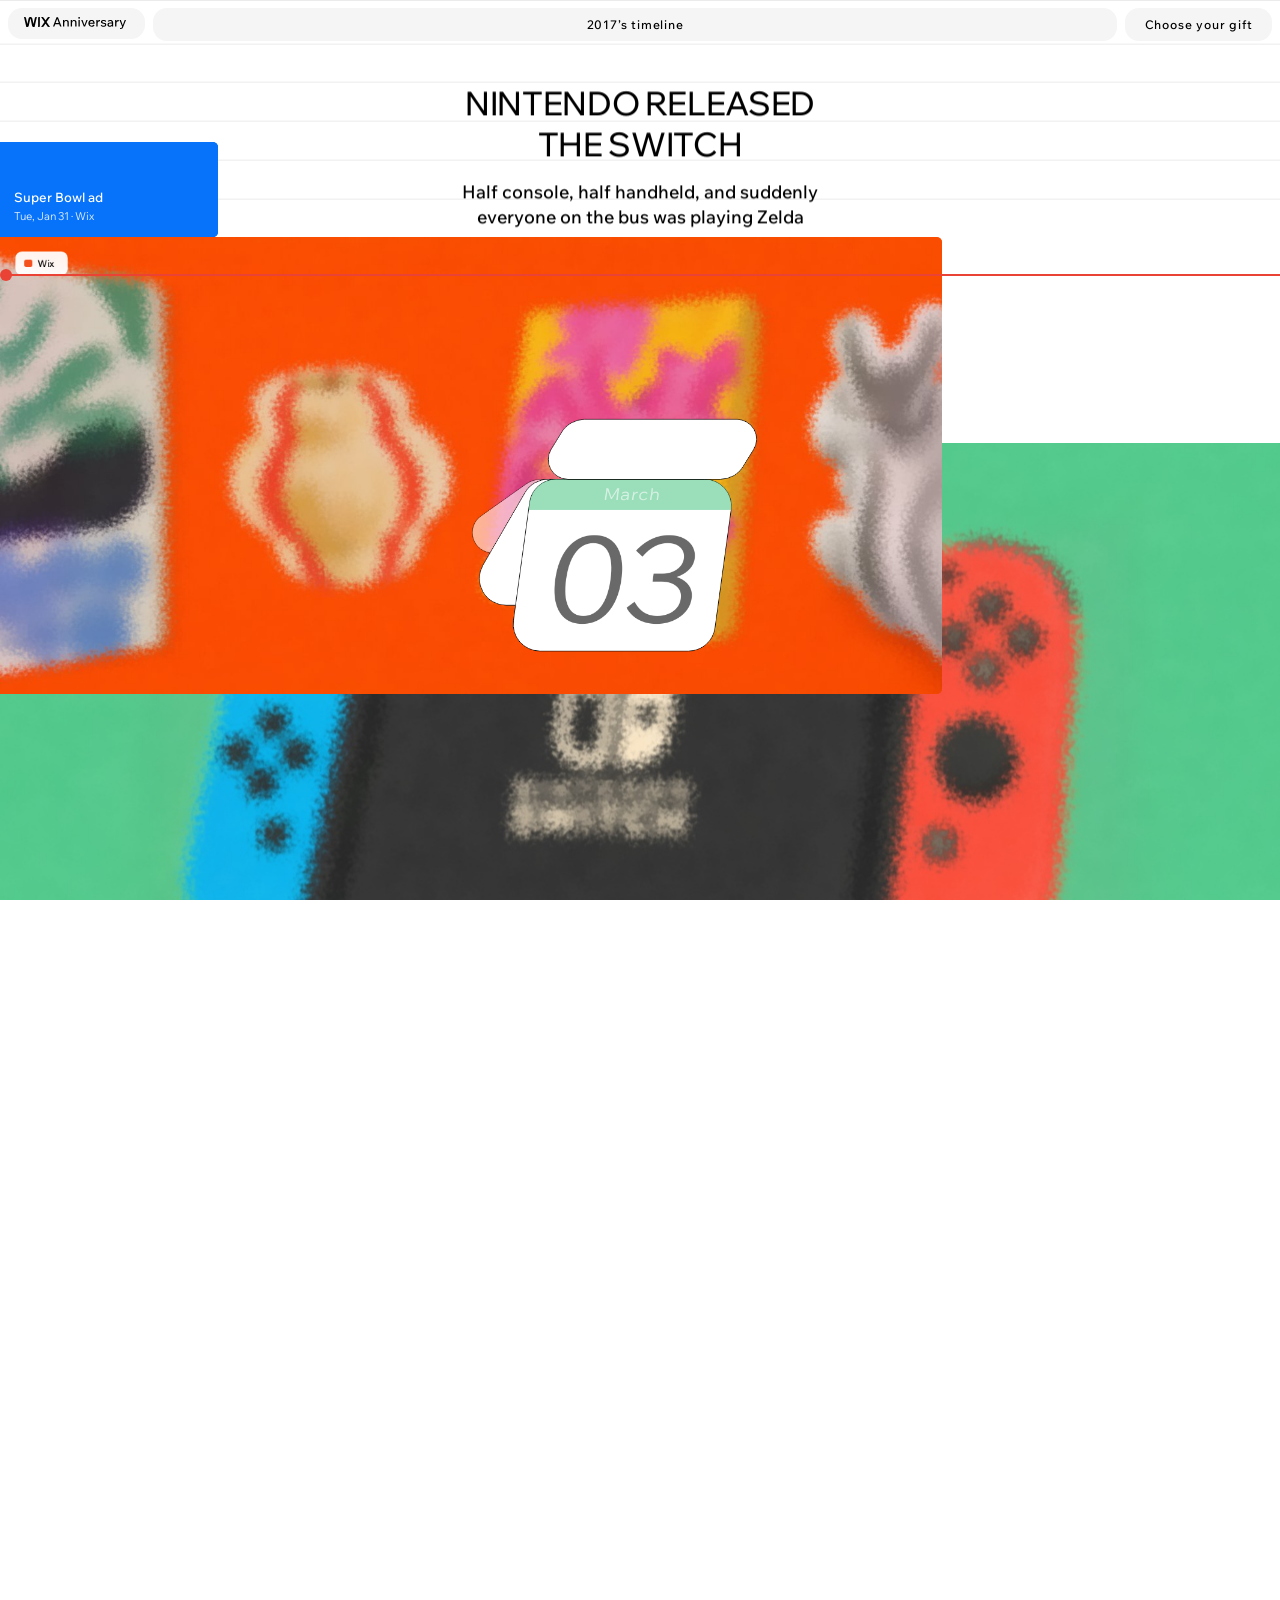
==== index.html @ 0836c4fd "Wix 10 years: what happened in 2017 The scroll site (desktop and phone), its shared script and style" ====
<!doctype html>
<html lang="en">
<head>
  <meta charset="utf-8" />
  <meta name="viewport" content="width=device-width, initial-scale=1" />
  <title>Wix Anniversary</title>
  <link rel="preconnect" href="https://fonts.googleapis.com" />
  <link rel="preconnect" href="https://fonts.gstatic.com" crossorigin />
  <link href="https://fonts.googleapis.com/css2?family=Inter:wght@400&family=Pinyon+Script&family=Wix+Madefor+Display:wght@500;600&family=Wix+Madefor+Text:ital,wght@0,400;0,500;1,500&display=swap" rel="stylesheet" />
  <link rel="stylesheet" href="shared.css" />
  <style>
    /* ---------- Opening: "So what happened in 2017" (Figma 5216-8300), pinned until the calendar takes over ---------- */
    /* --o scales the 1440×1022 frame to the viewport (set from JS); everything is placed from the frame's centre */
    .opening { position: absolute; inset: 0; --o: 1; overflow: hidden; }
    /* the 2017 in black, exported from Figma */
    .opening__year {
      position: absolute; display: block; max-width: none;
      left: calc(50% - 664.719px * var(--o)); top: calc(50% - 213.338px * var(--o));
      width: calc(1342.289px * var(--o)); height: calc(481.804px * var(--o));
    }
    .opening__title, .opening__in, .opening__so, .opening__q {
      position: absolute; margin: 0;
      left: calc(50% - 48.38px * var(--o)); top: calc(50% - 52.13px * var(--o));
      width: calc(596.375px * var(--o));
      transform: translateX(-50%);
      font-family: "Wix Madefor Display", "Wix Madefor Text", system-ui, sans-serif;
      font-weight: 500; font-size: calc(47.971px * var(--o)); line-height: 1; letter-spacing: -0.03em;
      text-transform: uppercase; text-align: center;
      color: #000;
    }
    /* "so" left of the 2, "in" and "?" either side of the 7, on one line with "what happened" */
    .opening__so { width: auto; left: calc(50% - 531.56px * var(--o)); top: calc(50% - 34.13px * var(--o)); }
    .opening__in { width: auto; left: calc(50% + 329.5px * var(--o)); top: calc(50% - 34.13px * var(--o)); }
    .opening__q { width: auto; left: calc(50% + 543.42px * var(--o)); top: calc(50% - 34.13px * var(--o)); }
    .opening__note {
      position: absolute; margin: 0;
      left: 50%; top: calc(50% + 302.67px * var(--o));
      width: calc(324.75px * var(--o));
      transform: translateX(-50%);
      font-family: "Wix Madefor Text", system-ui, sans-serif; font-weight: 500;
      font-size: calc(21px * var(--o)); line-height: calc(25px * var(--o));
      text-align: center;
    }
    /* the event-coloured blocks around the 2017. Each sits at its own depth: they drift up at different speeds as the
       first event comes up, and their colour gathers into their middle near the frame's centre and fades to grey
       away from it. Place, motion and gradient are set from JS. */
    .hero-block {
      position: absolute; left: 0; top: 0; border-radius: calc(10px * var(--o));
      background: #ededed; will-change: transform, background;
      /* blurred, so they read as soft light rather than cards */
      filter: blur(calc(16px * var(--o)));
    }
    /* version 2 keeps them sharp, as in Figma 5216-8300 */
    body.stack .hero-block { filter: none; }

    /* the opening (Figma 5240-10164): the 2017 in blue script (Whisper, outlined from Figma), the words in blue over it
       ("so" on its own line, "what happened in" under it) and a "?" under it, small squares in the events' colours
       scattered round it (they drift up at their own speeds as the first event comes up, set from JS) */
    /* (the black 2017 and the big gradient blocks of Figma 5216-8300 are kept in the markup but no longer shown) */
    .opening__year--v2, .hero-block { display: none; }
    .opening__year {
      left: calc(50% - 661.03px * var(--o)); top: calc(50% - 233.41px * var(--o));
      width: calc(1335px * var(--o)); height: calc(475px * var(--o));
    }
    .opening__title, .opening__so, .opening__in,
    .opening__q, .opening__note { color: var(--ink); }
    /* the words hang over the 2017's top edge (--o places that edge); --p scales the row of words: the frame's scale
       on wide screens, larger on phones, where the 2017 shrinks to the width but the words must stay readable */
    .opening__title { display: contents; }
    .opening__title br { display: none; }
    :is(.opening__so, .opening__in, .opening__q, .opening__what, .opening__happened) {
      position: absolute; width: auto; margin: 0; transform: translateX(-50%); white-space: nowrap;
      font-family: "Wix Madefor Display", "Wix Madefor Text", system-ui, sans-serif; font-weight: 600;
      font-size: calc(38px * var(--p, var(--o))); line-height: 1; letter-spacing: -0.03em; text-transform: uppercase; color: #1a73e8;
    }
    .opening__so { left: calc(50% + 8.5px * var(--p, var(--o)) + var(--dx, 0px)); top: calc(50% - 233.41px * var(--o) - 125.28px * var(--p, var(--o))); }
    .opening__what { left: calc(50% - 125.57px * var(--p, var(--o)) + var(--dx, 0px)); top: calc(50% - 233.41px * var(--o) - 72.09px * var(--p, var(--o))); }
    .opening__happened { left: calc(50% + 46.5px * var(--p, var(--o)) + var(--dx, 0px)); top: calc(50% - 233.41px * var(--o) - 72.09px * var(--p, var(--o))); }
    .opening__in { left: calc(50% + 180.57px * var(--p, var(--o)) + var(--dx, 0px)); top: calc(50% - 233.41px * var(--o) - 72.09px * var(--p, var(--o))); }
    /* the "?" hangs just under the 2017's bottom edge, between the 0 and the 1 */
    .opening__q { left: calc(50% - 44px * var(--o)); top: calc(50% + 241.02px * var(--o) + 5.98px * var(--p, var(--o))); }
    @media (min-width: 760px) {
      .opening__note {
        top: calc(50% + 354.33px * var(--o)); width: calc(523.48px * var(--o));
        font-size: calc(21px * var(--o)); line-height: calc(29px * var(--o));
      }
      .opening__note br { display: none; }
    }
    .hero-dot {
      position: absolute; left: 0; top: 0; width: calc(20px * var(--o)); height: calc(20px * var(--o));
      border-radius: calc(5px * var(--o)); background: var(--c); will-change: transform;
    }
    /* phones (Figma 5280-599, a 390 × 844 frame): everything placed from the screen's centre, scaled by --m (set from
       JS: the screen against that frame). The 2017 runs off both sides; the words above it in one block */
    @media (max-width: 759px) {
      .opening { --m: 1; }
      .opening__year {
        left: calc(50% - 216.5px * var(--m)); top: calc(50% - 68.1px * var(--m));
        width: calc(444.4px * var(--m)); height: calc(158.1px * var(--m));
      }
      :is(.opening__so, .opening__in, .opening__what, .opening__happened) { font-size: calc(28px * var(--m)); }
      .opening__so { left: calc(50% - 3.5px * var(--m)); top: calc(50% - 156.7px * var(--m)); }
      .opening__what { left: calc(50% - 104.9px * var(--m)); top: calc(50% - 119px * var(--m)); }
      .opening__happened { left: calc(50% + 19.1px * var(--m)); top: calc(50% - 119px * var(--m)); }
      .opening__in { left: calc(50% + 121.6px * var(--m)); top: calc(50% - 119px * var(--m)); }
      .opening__q { left: 50%; top: calc(50% + 107px * var(--m)); font-size: calc(26px * var(--m)); }
      .hero-dot { width: calc(14px * var(--m)); height: calc(14px * var(--m)); border-radius: calc(2.5px * var(--m)); }
    }
    /* white, so it covers the opening as it comes up over it */
    /* the first event comes up over the opening whole, exactly as it looks once in place: white top, title, paragraph,
       and in version 2 the hour lines, the Now line and the panel's chip; nothing changes when it lands */
    .cal-layer { position: absolute; inset: 0; background: var(--bg); will-change: transform; }
    /* version 2: one more grey hour line along the frame's top edge, so the first event comes up over the opening
       with its ruled top showing (once in place it sits under the header) */
    body.stack .cal-layer { box-shadow: inset 0 1px 0 #ebebeb; }
    /* version 2, first event only (Figma 5217-8667): an all-day event across the very top of the day, behind the
       header's chips — "New year 2017 · Jan 01", styled like the ending's bars. It leaves upward as the page turns. */
    .cal-allday { display: none; }
    body.stack .cal-allday {
      display: flex; align-items: center; gap: 4.8px; position: absolute; z-index: 3; left: 0; right: 0; top: 0;
      height: 17px; padding: 0 0 0 21px; box-sizing: border-box; border-radius: 6px; overflow: hidden;
      background: #ffd00d; color: #000;
      font: 500 10px / 1 "Wix Madefor Text", system-ui, sans-serif; white-space: pre; pointer-events: none; will-change: transform;
    }
    .cal-allday__when { font-weight: 400; opacity: 0.8; }
    .opening.is-covered { visibility: hidden; }
    [hidden] { display: none !important; }

    /* ---------- Intro: calendar flip ---------- */
    .intro {
      position: relative;
      /* height is set from JS: one viewport + one flip length per page turn */
    }
    /* --s scales the 1440×1022 frame to the viewport (set from JS) */
    .intro__stage {
      position: sticky; top: 0;
      height: 100vh; height: 100svh;
      overflow: hidden;
      --s: 1;
    }
    /* positioned on the front page; offsets match the 1440×1022 frame (page at 559,405) */
    .calendar {
      position: absolute; z-index: 2;
      left: calc(50% + 8px * var(--s)); top: calc(50% + 55.67px * var(--s));
      width: 338px; height: 323px;
      /* --lift: after the last event the pad scrolls away with the page (set from JS) */
      transform: translate(-50%, calc(-50% - var(--lift, 0px))) scale(var(--cal-scale, 1));
    }
    /* pages are drawn as flat 2D outlines so the line weight and the day never distort */
    .calendar__svg { position: absolute; left: 0; top: 0; overflow: visible; }
    .page__shape { fill: var(--bg); stroke: var(--ink); stroke-width: 1; stroke-linejoin: round; }
    .page__num {
      font-family: "Wix Madefor Text", system-ui, sans-serif; font-weight: 400;
      fill: var(--ink);
    }

    /* ---------- Background art per event (cut together with the texts) ---------- */
    /* each image sits where its Figma frame puts it (--bx/--by: its centre from the frame's centre,
       --bw/--bh: its size; set from JS), and never smaller than the stage */
    .cal-bg { position: absolute; inset: 0; overflow: hidden; }
    /* holds the art; in version 2 it becomes the rounded frame under the header (see below) */
    .cal-frame { position: absolute; inset: 0; }

    /* ruled lines (Figma, 1920 × 1028.01 a sheet): --ly puts the first sheet's top relative to the frame's
       centre; sheets repeat downwards (set from JS) and meet exactly on a line, so the ruling never breaks */
    .lines { position: absolute; left: 0; right: 0; top: calc(50% + var(--ly) * var(--ls)); will-change: transform; }
    .lines img {
      position: absolute; left: 0; display: block; max-width: none;
      width: 100%; height: calc(1030.01px * var(--ls));
      top: calc(var(--k) * 1028.01px * var(--ls));
    }
    .cal-bg .lines { --ls: var(--s); }
    .cal-bg img {
      position: absolute; display: block; max-width: none;
      left: calc(50% + var(--bx) * var(--s)); top: calc(50% + var(--by) * var(--s) - var(--fy, 0px));
      width: max(calc(var(--bw) * var(--s)), calc(100% + var(--bpadx)));
      height: max(calc(var(--bh) * var(--s)), calc(100% + var(--bpady)));
      transform: translate(-50%, -50%);
      object-fit: cover;
    }
    /* over the art the header loses its white band and its chips turn white (Figma) */
    body.has-bg .header { background: transparent; }
    body.has-bg .header__brand, body.has-bg .header__link { background: var(--bg); }

    /* floating art: cut-outs that rise in from below as their event's page turns in, and go on up as it
       turns away; placed like the Figma frame (centre from the frame's centre, size, rotation; set from JS) */
    .cal-art { position: absolute; inset: 0; overflow: hidden; pointer-events: none; }
    .cal-art__item {
      position: absolute; overflow: hidden;
      left: calc(50% + var(--ax) * var(--s)); top: calc(50% + var(--ay) * var(--s) - var(--fy, 0px));
      width: calc(var(--aw) * var(--s)); height: calc(var(--ah) * var(--s));
      transform: translate(-50%, -50%) translateY(var(--rise, 0px)) rotate(var(--arot));
      will-change: transform;
    }
    /* the frame shows the top part of the picture */
    .cal-art__item img { position: absolute; left: 0; top: 0; display: block; width: 100%; height: var(--acrop); max-width: none; }

    /* ---------- Texts around the pad (swapped with each turn) ---------- */
    /* over the panels; the pad sits above them (z-index 2), so at the end it scrolls up over the title and description */
    .cal-title, .cal-desc, .cal-month, .cal-year { position: absolute; z-index: 1; margin: 0; color: var(--ink); }
    .cal-title {
      left: 50%; top: calc(66.65px * var(--s));
      transform: translateX(-50%);
      font-family: "Wix Madefor Display", "Wix Madefor Text", system-ui, sans-serif;
      font-weight: 500; font-size: calc(47.971px * var(--s)); line-height: 1; letter-spacing: -0.03em;
      text-transform: uppercase; text-align: center; white-space: nowrap;
    }
    .cal-desc, .cal-month, .cal-year {
      bottom: calc(36.32px * var(--s));
      font-family: "Wix Madefor Text", system-ui, sans-serif;
      font-style: italic; font-weight: 500;
      font-size: calc(21px * var(--s)); line-height: calc(22px * var(--s));
      text-transform: uppercase;
    }
    .cal-desc {
      left: 50%; width: calc(534px * var(--s));
      transform: translateX(-50%);
      text-align: center;
    }
    .cal-month { left: calc(66px * var(--s)); white-space: nowrap; }
    .cal-year { right: calc(71px * var(--s)); white-space: nowrap; }

    /* ending: the last event's texts scroll up off the screen whole, one after another (set from JS) */
    .cal-title, .cal-desc, .cal-month, .cal-year { will-change: translate; }

    /* ---------- Version 2: the art sits inside a rounded frame under the header (Figma) ---------- */
    /* --fy: the frame's centre sits this far below the stage's, so the art keeps its place in the 1440×1022 frame */
    body.framed .cal-frame { inset: 46px 8px 8px; border-radius: 14px; overflow: hidden; background: var(--chip); --fy: 19px; } /* = FRAME_FY */
    /* the header keeps its white band and its chips take the event's colour (set from JS) */
    body.framed .header, body.framed.has-bg .header { background: transparent; }
    body.framed .header__brand, body.framed .header__link,
    body.framed.has-bg .header__brand, body.framed.has-bg .header__link { background: var(--chip-ev, var(--chip)); }
    @media (min-width: 760px) {
      body.framed .calendar { top: calc(50% + 30.67px * var(--s)); }
      /* the texts keep their distance from the frame's edges (Figma), and the frame sits a fixed 46px
         below the top (under the header) and 8px in from the other sides, so on smaller screens only the
         distance inside the frame shrinks, never the space under the header */
      body.framed .cal-title { top: calc(46px + 20.65px * var(--s)); }
      body.framed .cal-desc, body.framed .cal-month, body.framed .cal-year { bottom: calc(8px + 28.32px * var(--s)); }
      body.framed .cal-month { left: calc(8px + 41.16px * var(--s)); }
      body.framed .cal-year { right: calc(8px + 32.65px * var(--s)); }
    }

    /* ---------- Version 1: the texts sit on white at the top; under them a panel of the event's colour / picture
       fills the rest of the screen, with the pad in its middle (Figma 5147-7532). The next event's panel scrolls up
       over the current one while the page turns (set from JS). ---------- */
    /* the panels start at y 312.43 of the 1440×1022 frame and run to the bottom of the screen */
    .cal-panels { position: absolute; left: 0; right: 0; bottom: 0; top: calc(312.43px * var(--s)); overflow: hidden; display: none; }
    body.panels .cal-panels { display: block; }
    body.panels .cal-frame { display: none; }
    .cal-panel { position: absolute; inset: 0; overflow: hidden; will-change: transform; }
    .cal-panel[hidden] { display: none; }
    /* the picture keeps its box in the frame (--bx/--by: its centre from the panel's centre, --bw/--bh: its size),
       and never leaves part of the panel uncovered */
    .cal-panel img {
      position: absolute; display: block; max-width: none;
      left: calc(50% + var(--bx) * var(--s)); top: calc(50% + var(--by) * var(--s));
      width: max(calc(var(--bw) * var(--s)), calc(100% + var(--bpadx)));
      height: max(calc(var(--bh) * var(--s)), calc(100% + var(--bpady)));
      transform: translate(-50%, -50%);
      object-fit: cover;
    }
    /* finished events (Figma 5173-900 … 5173-1319): as the next event comes in, the picture of the one before shrinks
       into the top-left corner over the panel line, turning into its colour (--c, --tint), and the ones finished
       before it each move one step further up the pile (box set from JS) */
    .cal-stack { position: absolute; inset: 0; z-index: 1; overflow: hidden; pointer-events: none; display: none; }
    body.stack .cal-stack { display: block; }
    /* version 2: the header's timeline keeps no colour frames */
    body.stack .header__seg { display: none; }
    .cal-stack__item { position: absolute; left: 0; top: 0; overflow: hidden; background: var(--c); will-change: left, top, width, height; }
    .cal-stack__item img { display: none; }
    /* version 2: the event's picture shrinks into the pile with its block (covered by the colour as it lands) */
    body.stack .cal-stack__item img.cal-stack__pic {
      display: block; position: absolute; inset: 0; width: 100%; height: 100%; max-width: none; object-fit: cover;
    }
    body.stack .cal-stack__item .cal-chip { z-index: 1; }
    .cal-stack__item::after { content: ""; position: absolute; inset: 0; background: var(--c); opacity: var(--tint, 0); }
    /* the month is printed on the pages under the day (version 1 only) */
    .page__month { font-family: "Wix Madefor Text", system-ui, sans-serif; font-weight: 400; fill: var(--ink); }
    body:not(.panels) .page__month, body.stack .page__month { display: none; }
    /* version 2: the month in a band of the event's colour across the top of the page (Figma 5216-6778) */
    .page__tab { font-family: "Wix Madefor Text", system-ui, sans-serif; font-weight: 400; }
    body:not(.stack) .page__band, body:not(.stack) .page__tab { display: none; }
    /* the title and its paragraph sit centred in the white above the panel (Figma 5173-777) */
    body.panels .cal-title { top: calc(95.24px * var(--s)); }
    body.panels .cal-desc {
      top: calc(211.68px * var(--s)); bottom: auto; width: auto;
      font-style: normal; text-transform: none; white-space: nowrap;
    }
    body.panels .cal-month, body.panels .cal-year { display: none; }
    /* over the panels the header keeps its grey chips, with no band behind them (the page shows through) */
    body.panels.has-bg .header { background: transparent; }
    body.panels.has-bg .header__brand, body.panels.has-bg .header__link { background: var(--chip); }
    /* centred in the panel: (frame top 312.43 + bottom) / 2, less 13.2 so it sits where Figma has it */
    body.panels .calendar { top: calc(50% + 143px * var(--s)); }
    /* version 2 (Figma version 6): the smaller card sits a little left of the pad's old place (centre x 712.92) */
    @media (min-width: 760px) { body.stack .calendar { left: calc(50% - 7.08px * var(--s)); } }

    /* ---------- Version 2: the calendar look (Figma concepts in 5175-3935). Everything here shows only in version 2. ---------- */
    .cal-grid, .cal-now, .cal-chip, .cal-toast, .thanks__invite { display: none; }
    :root { --cal-wix: #0773fa; --cal-world: #f4511e; --now: #ea4335; }

    /* concept 1 — the white above the panel is ruled like the hours of a day; the lines run up with the scroll
       through the events and loop (--grid-y, set from JS) */
    body.stack .cal-grid {
      display: block; position: absolute; left: 0; right: 0; top: calc(48.7px * var(--s)); height: calc(221px * var(--s));
      background: repeating-linear-gradient(to bottom, #ebebeb 0 1px, transparent 1px calc(44px * var(--s)));
      background-position: 0 var(--grid-y, 0px);
      pointer-events: none;
    }
    /* version 2 (Figma 5216-6778): each panel is the event's colour alone, and the title and its paragraph are set
       bigger, centred as one block in the white above the panel (--tt / --dt: their tops in the frame, from JS) */
    body.stack .cal-panel { background-color: var(--v2, var(--bg)) !important; }
    body.stack .cal-panel img { display: none; }
    body.stack .cal-panel img.cal-panel__v2 { display: block; }
    .cal-panel__v2 { display: none; }
    @media (min-width: 760px) {
      body.stack .cal-title {
        top: calc(var(--tt, 100.35) * 1px * var(--s));
        font-size: calc(38px * var(--s)); line-height: calc(46px * var(--s)); letter-spacing: -0.01em;
      }
      body.stack .cal-desc { top: calc(var(--dt, 211.68) * 1px * var(--s)); line-height: calc(var(--dl, 22) * 1px * var(--s)); }
    }
    /* the red Now line, where the pile of past events meets the event on show, across the whole width */
    body.stack .cal-now {
      display: block; position: absolute; z-index: 2; left: 0; right: 0;
      top: calc(312.43px * var(--s) - 7px); height: 14px; pointer-events: none; will-change: transform;
    }
    .cal-now::before { content: ""; position: absolute; left: 6px; right: 0; top: 6px; height: 2px; background: var(--now); }
    .cal-now::after { content: ""; position: absolute; left: 0; top: 1px; width: 12px; height: 12px; border-radius: 50%; background: var(--now); }
    /* each panel carries its event chip: the calendar it is in (Wix or Global) */
    body.stack .cal-chip {
      display: flex; align-items: center; gap: calc(8px * var(--s)); position: absolute; z-index: 1;
      left: calc(24px * var(--s)); top: calc(23.57px * var(--s)); height: calc(36px * var(--s));
      min-width: calc(81px * var(--s)); padding: 0 calc(16px * var(--s)) 0 calc(14px * var(--s));
      border-radius: calc(10px * var(--s)); background: rgb(255 255 255 / 0.94);
      font-family: "Wix Madefor Text", system-ui, sans-serif; font-weight: 500; font-size: calc(15px * var(--s)); white-space: nowrap; color: var(--ink);
    }
    .cal-chip::before { content: ""; width: calc(12px * var(--s)); height: calc(12px * var(--s)); border-radius: calc(3px * var(--s)); background: var(--cal); }
    /* the reminder for each event, bottom left: not in the updated design (Figma 5216-6778), so it stays hidden */
    .cal-toast {
      position: absolute; z-index: 3; left: 24px; bottom: 24px; width: 392px; padding: 14px 16px 14px 40px;
      border-radius: 12px; background: var(--bg); box-shadow: 0 6px 24px rgb(0 0 0 / 0.16);
      font-family: "Wix Madefor Text", system-ui, sans-serif;
      opacity: 0; transform: translateY(16px); pointer-events: none; transition: opacity 0.35s ease, transform 0.35s ease;
    }
    .cal-toast.is-in { opacity: 1; transform: none; pointer-events: auto; }
    .cal-toast__dot { position: absolute; left: 16px; top: 17px; width: 12px; height: 12px; border-radius: 50%; background: var(--c); }
    .cal-toast p { margin: 0; }
    .cal-toast__kicker { font-size: 12px; color: #5f6368; }
    .cal-toast__title { margin-top: 4px !important; font-size: 15px; font-weight: 500; color: var(--ink); }
    .cal-toast__actions { margin-top: 8px !important; display: flex; gap: 20px; }
    .cal-toast button { appearance: none; border: 0; padding: 0; background: none; cursor: pointer; font: 500 13px "Wix Madefor Text", system-ui, sans-serif; color: #1a73e8; }

    /* concept C — the pile reads like a month view: each block names its event and date, and once the oldest
       have gone up under the header a chip counts them */
    body.stack .cal-stack__item { border-radius: 0 calc(6px * var(--s)) calc(6px * var(--s)) 0; }
    .cal-stack__label {
      position: absolute; z-index: 1; left: calc(10px * var(--s)); right: 4px; top: 50%; transform: translateY(-50%);
      font-family: "Wix Madefor Text", system-ui, sans-serif; color: #fff; white-space: nowrap; overflow: hidden;
      opacity: var(--label-o, 0); pointer-events: none;
    }
    .cal-stack__item.is-light .cal-stack__label { color: #000; }
    /* the panel's Wix / Global chip goes into the pile with its block: it shrinks with it from the block's top-left
       corner (--chip-k: the block's width over the panel's) and fades as the block's own name comes up (set from JS) */
    .cal-stack__item .cal-chip {
      transform: scale(var(--chip-k, 1)); transform-origin: calc(-24px * var(--s)) calc(-23.57px * var(--s));
      opacity: var(--chip-o, 1); pointer-events: none;
    }
    .cal-stack__label b { display: block; font-weight: 500; font-size: calc(11px * var(--s)); }
    .cal-stack__label i { display: none; font-style: normal; opacity: 0.85; font-size: calc(11px * var(--s)); margin-top: calc(3px * var(--s)); }
    .cal-stack__item.is-mid .cal-stack__label b { font-size: calc(13px * var(--s)); }
    .cal-stack__item.is-mid .cal-stack__label i { display: block; }
    .cal-stack__item.is-big .cal-stack__label { left: calc(16px * var(--s)); top: auto; bottom: calc(16px * var(--s)); transform: none; }
    .cal-stack__item.is-big .cal-stack__label b { font-size: calc(15px * var(--s)); }
    .cal-stack__item.is-big .cal-stack__label i { display: block; font-size: calc(12px * var(--s)); margin-top: calc(5px * var(--s)); }

    /* the ending (Figma 5216-8583): on white, the thank-you title, its line and the two buttons in the middle, an arc of
       the year's colours as small squares over them (on an ellipse round the title), the year's events as all-day bars
       along the bottom and the closing line just above them. Each part comes in with the scroll (set from JS).
       .thanks__invite and .thanks__ring are the 1440 × 1022 frame, scaled by --ts about the screen's centre. */
    .thanks__ring { display: none; }
    body.stack .thanks__text, body.stack .thanks__cta { display: none; }
    body.stack .thanks__invite, body.stack .thanks__ring { display: block; }
    .thanks__invite, .thanks__ring {
      position: absolute; left: calc(50% - 720px * var(--ts)); top: calc(50% - 510px * var(--ts));
      width: calc(1440px * var(--ts)); height: calc(1022px * var(--ts)); pointer-events: none;
    }
    .thanks__invite {
      z-index: 20; will-change: transform;
      font-family: "Wix Madefor Text", system-ui, sans-serif; color: var(--ink);
    }
    .thanks__ring { z-index: 19; }
    .thanks__invite p { margin: 0; }
    .invite__title {
      position: absolute; left: 50%; top: calc(373.45px * var(--ts)); width: calc(584.76px * var(--ts)); transform: translateX(-50%);
      font-family: "Wix Madefor Display", "Wix Madefor Text", system-ui, sans-serif; font-weight: 500;
      font-size: calc(34px * var(--ts)); line-height: normal; letter-spacing: -0.01em; text-transform: uppercase; text-align: center;
    }
    .invite__line {
      position: absolute; left: 50%; top: calc(469.42px * var(--ts)); transform: translateX(-50%);
      font-weight: 500; font-size: calc(21px * var(--ts)); line-height: calc(24px * var(--ts)); white-space: pre;
    }
    .invite__rsvp {
      position: absolute; left: calc(50% - 143px * var(--ts)); top: calc(532.37px * var(--ts));
      width: calc(286px * var(--ts)); height: calc(48px * var(--ts)); pointer-events: auto;
    }
    .invite__btn {
      position: absolute; top: 0; appearance: none; border: 0; cursor: pointer; text-decoration: none;
      display: inline-flex; align-items: center; justify-content: center; box-sizing: border-box;
      height: calc(48px * var(--ts)); padding: 0 calc(22px * var(--ts)); border-radius: calc(10px * var(--ts));
      background: var(--chip); color: var(--ink); font: 500 calc(16px * var(--ts)) "Wix Madefor Text", system-ui, sans-serif; white-space: nowrap;
    }
    /* as in Figma 5240-10084: the yes button in the title's blue, the maybe one a shade darker grey than the header's chips */
    .invite__btn--yes { left: calc(-0.25px * var(--ts)); background: #0773fa; color: #fff; }
    .invite__btn:not(.invite__btn--yes) { left: calc(152.25px * var(--ts)); min-width: calc(134px * var(--ts)); background: #ebebeb; }
    /* the squares: 20 × 20, rounded 5, each placed and turned by JS as it comes round the ellipse */
    .ring__sq {
      position: absolute; left: 0; top: 0; width: calc(20px * var(--ts)); height: calc(20px * var(--ts));
      margin: calc(-10px * var(--ts)) 0 0 calc(-10px * var(--ts)); border-radius: calc(5px * var(--ts));
      background: var(--c); will-change: transform, opacity;
    }
    /* the closing line: no card, just the two lines above the bars (their middle 15.77 left of the frame's), with a ♡
       either side of them (21px, 6 below the text's top, their middles 183.03 left and 151.73 right of the frame's) */
    body.stack .thanks__footer {
      left: 0; width: 100%; height: auto; border-radius: 0; background: transparent; overflow: visible;
    }
    body.stack .thanks__footer::before, body.stack .thanks__footer::after { display: none; }
    body.stack .thanks__footer-text {
      position: relative; top: 0; left: calc(-15.77px * var(--ts)); font-size: calc(16px * var(--ts)); line-height: calc(18px * var(--ts));
    }
    .footer__heart { display: none; }
    body.stack .footer__heart {
      display: block; position: absolute; top: calc(6px * var(--ts)); transform: translateX(-50%);
      font: 500 calc(21px * var(--ts)) / calc(24px * var(--ts)) "Wix Madefor Text", system-ui, sans-serif;
    }
    .footer__heart--l { left: calc(50% - 183.03px * var(--ts)); }
    .footer__heart--r { left: calc(50% + 151.73px * var(--ts)); }
    .footer__cal { display: none; }
    .m-br { display: none; }
    /* phones (Figma 5280-518, a 390 × 844 frame): the title, its line and the buttons placed from the screen's centre,
       the closing line and the bars from its bottom edge, all scaled by --m (the screen against that frame, from JS) */
    @media (max-width: 759px) {
      .m-br { display: inline; }
      .thanks__invite, .thanks__ring { left: 0; top: 0; width: 100%; height: 100%; }
      .invite__title {
        top: calc(50% - 123px * var(--m)); width: calc(290px * var(--m));
        font-weight: 600; font-size: calc(24px * var(--m)); line-height: calc(26px * var(--m));
      }
      .invite__line { top: calc(50% - 33.6px * var(--m)); font-size: calc(18px * var(--m)); line-height: calc(24px * var(--m)); }
      .invite__rsvp { left: calc(50% - 125.2px * var(--m)); top: calc(50% + 23.7px * var(--m)); width: calc(250.4px * var(--m)); height: calc(42px * var(--m)); }
      .invite__btn { height: calc(40.7px * var(--m)); padding: 0 calc(19.23px * var(--m)); border-radius: calc(8.74px * var(--m)); font-size: calc(14px * var(--m)); }
      .invite__btn--yes { left: 0; }
      .invite__btn:not(.invite__btn--yes) { left: calc(133.3px * var(--m)); min-width: calc(117.1px * var(--m)); height: calc(42px * var(--m)); }
      .ring__sq { width: calc(12px * var(--m)); height: calc(12px * var(--m)); margin: calc(-6px * var(--m)) 0 0 calc(-6px * var(--m)); border-radius: calc(3px * var(--m)); }
      body.stack .thanks__footer-text {
        left: 0; width: calc(256px * var(--m)); margin: 0 auto; padding: 0;
        font-size: calc(14px * var(--m)); line-height: calc(16px * var(--m));
      }
      body.stack .footer__heart { top: calc(12px * var(--m)); font-size: calc(21.67px * var(--m)); line-height: calc(40px * var(--m)); }
      .footer__heart--l { left: calc(50% - 148.5px * var(--m)); }
      .footer__heart--r { left: calc(50% + 148px * var(--m)); }
      /* the bars: 17 high, 3 apart, the date at the right end */
      body.stack .thanks__stripe .thanks__bar {
        top: calc(1.5px * var(--m)); height: calc(17px * var(--m)); padding: 0 13px; justify-content: space-between;
        font-size: calc(10px * var(--m));
      }
    }

    /* ---------- Thank you (Figma 5173-1813): after the last event, the text and its button on white, and the event
       colours unfold as thin stripes from the bottom edge up. --ts scales the 1440×1022 frame (set from JS). ---------- */
    .thanks { position: absolute; inset: 0; z-index: 3; overflow: hidden; background: var(--bg); --ts: 1; }
    .thanks.is-folding { background: transparent; }
    /* version 2: see-through, so the last event and the pile still show going up as the thank-you comes in */
    body.stack .thanks { background: transparent; }
    /* over the stripes the header loses its white band but keeps its grey chips, and the timeline's colour frames
       scroll up out of the bar one after another (and come back down when the scroll goes back to the last event) */
    body.on-thanks .header, body.panels.has-bg.on-thanks .header, body.framed.has-bg.on-thanks .header { background: transparent; }
    body.on-thanks .header__brand, body.on-thanks .header__link,
    body.panels.has-bg.on-thanks .header__brand, body.panels.has-bg.on-thanks .header__link,
    body.framed.has-bg.on-thanks .header__brand, body.framed.has-bg.on-thanks .header__link { background: var(--chip); }
    .header__seg { transition: transform 0.55s cubic-bezier(0.65, 0, 0.35, 1); transition-delay: calc(var(--i) * 45ms); }
    body.on-thanks .header__seg { transform: translateY(-34px); }
    @media (prefers-reduced-motion: reduce) { .header__seg { transition: none; } }
    .thanks__stripe { position: absolute; left: 0; right: 0; top: 0; will-change: transform; }
    /* version 2: the stripes are the year's events as all-day bars in a calendar, top to bottom in date order —
       rounded, with the darker edge of a calendar event on the left, the event's name and date, and "All day" at the
       end. Each stripe keeps white round its bar, so the bars sit apart while they unfold. */
    .thanks__bar { display: none; }
    body.stack .thanks__stripe { background: var(--bg) !important; }
    body.stack .thanks__bar {
      /* (Figma 5277-518: 18 high, 4 apart, the name at the left and the date at the right end, 12px) */
      display: flex; align-items: center; justify-content: space-between; gap: calc(6px * var(--ts));
      position: absolute; left: 8px; right: 8px; top: calc(2px * var(--ts));
      height: calc(18px * var(--ts)); padding: 0 13px; border-radius: 6px;
      background: var(--c); color: #fff; box-shadow: inset 4px 0 0 rgb(0 0 0 / 0.2);
      font: 500 max(9px, calc(12px * var(--ts))) / 1 "Wix Madefor Text", system-ui, sans-serif; white-space: pre; overflow: hidden;
      transition: transform 0.35s cubic-bezier(0.2, 0.7, 0.2, 1), filter 0.35s ease;
    }
    body.stack .thanks__bar.is-light { color: #000; box-shadow: inset 4px 0 0 rgb(0 0 0 / 0.12); }
    .thanks__bar .bar__when { font-weight: 400; opacity: 0.8; }
    /* (on the light bars the date is full black, as in Figma 5277-518) */
    .thanks__bar.is-light .bar__when { opacity: 1; }
    .thanks__bar .bar__when::before { content: "·  "; }
    body.stack .thanks__stripe:hover .thanks__bar { transform: translateX(6px); filter: brightness(1.05); }
    /* its centre 70.36 above the frame's */
    .thanks__text {
      position: absolute; left: 50%; top: calc(50% - 70.36px * var(--ts)); margin: 0;
      width: calc(934.66px * var(--ts));
      transform: translate(-50%, -50%);
      font-family: "Wix Madefor Display", "Wix Madefor Text", system-ui, sans-serif;
      font-weight: 500; font-size: calc(47.971px * var(--ts)); line-height: 1.05; letter-spacing: -0.01em;
      text-transform: uppercase; text-align: center;
    }
    /* under the text, grey; its centre 76.89 below the frame's and 5 right of it */
    .thanks__cta {
      position: absolute; z-index: 20; left: calc(50% + 5px * var(--ts)); top: calc(50% + 76.89px * var(--ts));
      width: calc(226.38px * var(--ts)); height: calc(44.94px * var(--ts));
      transform: translate(-50%, -50%);
      display: flex; align-items: center; justify-content: center;
      border-radius: calc(10px * var(--ts)); background: var(--chip); color: var(--ink);
      font-family: "Wix Madefor Text", system-ui, sans-serif; font-weight: 500;
      font-size: calc(21px * var(--ts)); line-height: calc(22px * var(--ts)); text-decoration: none;
    }
    /* the white footer (Figma 5173-1813): once the stripes are out it scrolls up over them and stops with
       its top 108.47 above the bottom of the frame (the rest runs on below the screen). Ruled down both sides with ticks;
       rides on --footer-y (set from JS). */
    .thanks__footer {
      position: absolute; z-index: 15; top: 0; left: calc(50% - 528px * var(--ts));
      width: calc(1008.26px * var(--ts)); height: calc(170.21px * var(--ts));
      border-radius: calc(10px * var(--ts)); background: var(--bg); overflow: hidden;
      transform: translateY(var(--footer-y, 100vh)); will-change: transform;
    }
    /* 1px ticks, 12.45 wide, every 11.01 from 12.41 down; 5.68 in from the left, and as far in from the right */
    .thanks__footer::before, .thanks__footer::after {
      content: ""; position: absolute; top: calc(12.41px * var(--ts)); bottom: 0; width: calc(12.45px * var(--ts));
      background: repeating-linear-gradient(to bottom, var(--ink) 0 1px, transparent 1px calc(11.01px * var(--ts)));
    }
    .thanks__footer::before { left: calc(5.68px * var(--ts)); }
    .thanks__footer::after { right: calc(5.67px * var(--ts)); }
    .thanks__footer-text {
      /* centred in the part of the card that shows (Figma 5173-1813) */
      position: absolute; left: 0; right: 0; top: calc(34.51px * var(--ts)); margin: 0;
      font-family: "Wix Madefor Text", system-ui, sans-serif; font-weight: 500;
      font-size: calc(21px * var(--ts)); line-height: calc(22px * var(--ts)); text-align: center;
    }
    @media (max-width: 759px) {
      .thanks__footer { left: 16px; width: calc(100% - 32px); }
      .thanks__footer-text { font-size: 15px; line-height: 18px; padding: 0 28px; }
      .thanks__text { width: calc(100% - 32px); font-size: 24px; text-wrap: balance; }
      .thanks__text .soft { display: none; }
    }

    /* nothing follows the thank-you: the page ends with the footer in place (the anchor stays for the header link) */
    .after { height: 0; }

    @media (max-width: 759px) {
      .opening__note { top: calc(50% + 171.3px * var(--m)); width: calc(360px * var(--m)); font-size: calc(18px * var(--m)); line-height: calc(24px * var(--m)); }
      /* center the pad together with the fanned pages on its left */
      .calendar { left: calc(50% + 36px); top: 50%; }
      .cal-title { top: 64px; font-size: min(7.2vw, 34px); }
      .cal-desc { bottom: 64px; width: calc(100% - 48px); font-size: 14px; line-height: 16px; }
      .cal-month, .cal-year { bottom: 36px; font-size: 13px; line-height: 16px; }
      .cal-month { left: 24px; }
      .cal-year { right: 16px; }
      /* version 1: title, then its description, then the panel with the pad in its middle */
      body.panels .cal-title { top: 64px; }
      body.panels .cal-desc { top: 148px; bottom: auto; width: calc(100% - 48px); white-space: normal; text-wrap: balance; }
      body.panels .cal-desc br { display: none; }
      body.panels .cal-panels { top: 236px; }
      body.panels .calendar { top: calc(50% + 118px); }
      body.panels .cal-panel img { left: 0; top: 0; width: 100%; height: 100%; transform: none; }
      /* version 2: the hour lines stop and the Now line sits at the panel's top edge (236); no pile, so it starts at the edge */
      body.stack .cal-grid { height: calc(236px - 48.7px * var(--s)); }
      body.stack .cal-now { left: 0; top: calc(236px - 7px); }
      /* version 2 on phones (Figma 5303-235): the title and its paragraph as one block centred in the white (tops from
         JS), the line breaks as set there */
      body.stack .cal-title {
        top: var(--mtt, 83px); font-weight: 600; font-size: 24px; line-height: var(--mtl, 28px); letter-spacing: -0.01em;
      }
      body.stack .cal-desc {
        top: var(--mdt, 153px); width: calc(100% - 32px); font-size: 15px; line-height: 19px; text-wrap: wrap;
      }
      body.stack .cal-desc br { display: inline; }
      /* the panel shows its phone picture (390 × 608 from its top edge), whole, sitting on the screen's bottom edge,
         over the panel's colour as set there */
      body.stack .cal-panel { background-color: var(--v2m, var(--v2, var(--bg))) !important; }
      body.stack .cal-panel img.cal-panel__v2 { display: none; }
      body.stack .cal-panel img.cal-panel__m {
        display: block; left: 0; top: 0; width: 100%; height: 100%; transform: none;
        object-fit: contain; object-position: 50% 100%;
      }
      /* the chip, smaller (54 × 26, its square 9) */
      body.stack .cal-chip {
        left: 16px; top: 26px; height: 26px; min-width: 0; gap: 5.4px; padding: 0 8px 0 8.3px; border-radius: 5px; font-size: 12px;
      }
      body.stack .cal-chip::before { width: 9px; height: 9px; border-radius: 3px; }
      /* the card, centred, low in the panel (its middle --cal-cy above the bottom edge, from JS) */
      body.panels.stack .calendar { left: 50%; top: calc(100% - var(--cal-cy, 112px)); }
    }
    .cal-panel__m { display: none; }
  </style>
</head>
<body data-version="new" data-hero="none">
  <main>
    <section class="intro" id="intro">
      <div class="intro__stage" id="stage">
        <div class="opening" id="opening">
          <div class="hero-block" aria-hidden="true"></div>
          <div class="hero-block" aria-hidden="true"></div>
          <div class="hero-block" aria-hidden="true"></div>
          <div class="hero-block" aria-hidden="true"></div>
          <div class="hero-dots" id="heroDotsBack" aria-hidden="true"></div>
          <img class="opening__year opening__year--v2" src="assets/opening-2017-black.svg" alt="" aria-hidden="true" />
          <img class="opening__year opening__year--v1" src="assets/opening-2017-blue.svg" alt="" aria-hidden="true" />
          <p class="opening__so" aria-hidden="true">So</p>
          <h1 class="opening__title" aria-label="So what happened in 2017?"><span class="opening__what">What</span><br /><span class="opening__happened">happened</span></h1>
          <p class="opening__in" aria-hidden="true">in</p>
          <p class="opening__q" aria-hidden="true">?</p>
          <p class="opening__note">We can't believe! it’s been a <br />DECADE since you joined Wix <br />What a journey it’s been!</p>
          <div class="hero-block" aria-hidden="true"></div>
          <div class="hero-dots" id="heroDotsFront" aria-hidden="true"></div>
        </div>
        <div class="thanks" id="thanks" hidden>
          <p class="thanks__text" id="thanksText">It’s amazing to see how far we’ve <br class="soft" />come in 10 years -&nbsp; and we couldn’t <br class="soft" />have done it without you&nbsp;♡</p>
          <a class="thanks__cta" id="thanksCta" href="#gift">Choose a Gift</a>
          <div class="thanks__ring" id="thanksRing" aria-hidden="true"></div>
          <div class="thanks__invite" id="thanksInvite">
            <p class="invite__title">It’s amazing to<br class="m-br" /> see how far we’ve<br class="m-br" /> come in 10 years!</p>
            <p class="invite__line">we couldn’t have done it without you</p>
            <div class="invite__rsvp">
              <a class="invite__btn invite__btn--yes" href="#gift">choose a gift</a>
              <button class="invite__btn" type="button" id="inviteMaybe">Maybe later</button>
            </div>
          </div>
          <footer class="thanks__footer" id="thanksFooter" hidden>
            <p class="thanks__footer-text">Thanks for an incredible decade<br />We’re excited for what’s yet to come</p>
            <span class="footer__heart footer__heart--l" aria-hidden="true">♡</span><span class="footer__heart footer__heart--r" aria-hidden="true">♡</span>
            <span class="footer__cal" aria-hidden="true"><span class="footer__swatch"></span><img src="assets/logo-wix.svg" alt="" /></span>
          </footer>
        </div>
        <div class="cal-layer" id="calLayer" hidden>
          <div class="cal-grid" aria-hidden="true"></div>
          <div class="cal-allday" id="calAllday" aria-hidden="true"><span>New year 2017</span><span class="cal-allday__when">·  Jan 01</span></div>
          <div class="cal-panels" id="calPanels" aria-hidden="true"></div>
          <div class="cal-now" id="calNow" aria-hidden="true"></div>
          <div class="cal-stack" id="calStack" aria-hidden="true"></div>
          <div class="cal-toast" id="calToast" role="status">
            <span class="cal-toast__dot"></span>
            <p class="cal-toast__kicker">Reminder&nbsp; ·&nbsp; 10 years ago today</p>
            <p class="cal-toast__title" id="toastTitle"></p>
            <p class="cal-toast__actions"><button type="button" id="toastSnooze">Snooze</button><button type="button" id="toastDismiss">Dismiss</button></p>
          </div>
          <div class="cal-frame" aria-hidden="true">
            <div class="cal-bg" id="calBg"></div>
            <div class="cal-art" id="calArt"></div>
          </div>
          <h2 class="cal-title" id="calTitle"></h2>
          <div class="calendar" id="calendar">
            <svg class="calendar__svg" id="pad" width="338" height="323" aria-hidden="true"></svg>
          </div>
          <p class="cal-desc" id="calDesc"></p>
          <p class="cal-month" id="calMonth"></p>
          <p class="cal-year">2017</p>
        </div>
      </div>
    </section>
    <section class="after" id="timeline"></section>
  </main>

  <script src="shared.js"></script>
  <script>
    // "new" version: the calendar whose pages flip like a spiral notebook.
    // Every event gets a full page, so turning a page shows the next event in the year
    // (`wix` marks Wix's own events, apart from the rest of the world's).
    // `bg` is the event's background art with its box in the 1440×1022 Figma frame;
    // `color` fills the background until (and under) the art; without either it is white.
    // `art` are cut-outs that scroll in from the bottom as the event's page turns in.
    // `lines` puts the ruled lines behind the event, their top at that y in the Figma frame.
    // `panel` is for version 1: the colour of the panel under the texts and its picture (`img`; its box in the
    // frame, or the panel itself when left out); `wideTitle` / `lead` are the title and description as set there.
    // `framed` is for version 2: its own art box (`bg`, same frame coordinates) and the header chips' colour
    // (`chip`; the event's `color` when left out).
    const PAGES = [
      { day: "31", month: "January", wix: true, color: "#bfe3f5", bg: { src: "assets/bg/jan-31.jpg", x: -281.59, y: -67.54, w: 1936.953, h: 1089.536 },
        framed: { chip: "#b0dbf4", bg: { src: "assets/bg/jan-31-framed.jpg", x: -88.16, y: 19.1, w: 1788.33, h: 998.05 } }, title: "We shared our Super\nBowl ad with Gal Gadot\n& Jason Statham", body: "Gal Gadot & Jason Statham destroyed an entire restaurant in one of the biggest ads we've ever made",
        panel: { color: "#569eff", img: { src: "assets/panel/jan-31.jpg" } }, wideTitle: "We shared our Super Bowl ad with\nGal Gadot & Jason Statham", lead: "Gal Gadot & Jason Statham destroyed an entire\nrestaurant in one of the biggest ads we've ever made" },
      { day: "23", month: "February", wix: true, color: "#c9efd5", bg: { src: "assets/bg/feb-23.jpg", x: -144.96, y: -22.36, w: 1816.87, h: 1120.43 },
        framed: { chip: "#f7f2ee", bg: { src: "assets/bg/feb-23.jpg", x: -95.55, y: -44.11, w: 1816.87, h: 1120.43 } }, title: "We acquired\nDeviantArt", body: "The world's largest online art community joined us with their 40 million members",
        panel: { color: "#f4511e", img: { src: "assets/panel/feb-23.jpg" } }, lead: "The world's largest online art community\njoined us with their 40 million members" },
      { day: "03", month: "March", wix: false, art: [
        // x/y: centre from the frame's centre; w/h: the picture's box; box: height of its rotated bounds
        { src: "assets/bg/mar-03-switch.png", x: -806.08, y: -89.37, w: 1368.5, h: 616.311, box: 809.023, rot: -8.37, crop: 1.249 },
        { src: "assets/bg/mar-03-switch.png", x: 805.55, y: 168.05, w: 1368.5, h: 616.311, box: 1044.806, rot: 19.87, crop: 1.249 },
        { src: "assets/bg/mar-03-switch.png", x: -240.87, y: 386.93, w: 746.456, h: 336.17, box: 517.912, rot: 15, crop: 1.249 },
        { src: "assets/bg/mar-03-switch.png", x: 65.82, y: -90.23, w: 746.456, h: 336.17, box: 765.532, rot: -45, crop: 1.249 },
      ], title: "Nintendo released\nthe Switch", body: "Half console, half handheld, and suddenly everyone on the bus was playing Zelda",
        panel: { color: "#63cc9b", img: { src: "assets/panel/mar-03.jpg" } }, lead: "Half console, half handheld, and suddenly\neveryone on the bus was playing Zelda" },
      { day: "17", month: "May", wix: true, color: "#d5e1ff", title: "We launched\nSEO Wizard", body: "A step-by-step plan that helped our users get found on Google",
        panel: { color: "#b39ddb", img: { src: "assets/panel/may-17.jpg" } }, lead: "A step-by-step plan that helped our\nusers get found on Google" },
      { day: "22", month: "June", wix: true, color: "#ffd6e8", title: "Karlie Kloss built\na website with Wix", body: "The supermodel and entrepreneur made her own site and shot a commercial",
        panel: { color: "#ffc2fe", img: { src: "assets/panel/jun-22.jpg" } }, lead: "The supermodel and entrepreneur made\nher own site and shot a commercial" },
      { day: "12", month: "August", wix: false, color: "#ffd8a8", title: "Usain Bolt ran\nhis last race", body: "The fastest man in the world pulled up injured in the relay final in London – not the ending anyone wanted",
        panel: { color: "#7a5a4c", img: { src: "assets/panel/aug-12.jpg" } }, lead: "The fastest man in the world pulled up injured\nin the relay final in London – not the\nending anyone wanted" },
      { day: "27", month: "November", wix: false, color: "#f3e4cf", title: "Harry & Meghan\nannounced their\nengagement", body: "The whole world immediately started planning the wedding",
        panel: { color: "#e8b77a", img: { src: "assets/panel/nov-27.jpg" } }, wideTitle: "Harry & Meghan announced\ntheir engagement", lead: "The whole world immediately started\nplanning the wedding" },
      { day: "05", month: "December", wix: true, color: "#cfe6ff", title: "We introduced\nWix Code", body: "It let anyone add custom code, databases and dynamic pages to a Wix site, opening the platform to developers",
        panel: { color: "#ffdc7a", img: { src: "assets/panel/dec-05.jpg" } }, lead: "It let anyone add custom code, databases and\ndynamic pages to a Wix site, opening the\nplatform to developers" },
    ];
    // version 2 (Figma 5216-6778): each event's panel is its colour alone; the pad's page has a band of that colour
    // at the top with the month in it (ink) and the day under it (top: the day's top on the page, track: its tracking);
    // title: where version 2 breaks the title differently
    const V2 = [
      { color: "#0575fb", ink: "#ffffff", img: "assets/panel-v2/jan-31.jpg", track: -2, title: "We shared our Super Bowl ad\nwith Gal Gadot & Jason Statham" },
      { color: "#f4511e", ink: "#ffffff", img: "assets/panel-v2/feb-23.jpg", track: -2 },
      { color: "#54c88b", ink: "#ffffff", img: "assets/panel-v2/mar-03.jpg", track: -5 },
      { color: "#d6d0fd", ink: "#000000", img: "assets/panel-v2/may-17.jpg", track: -5 }, // the purple of its picture (Figma 5240-9751), so black text
      { color: "#fbcbfd", ink: "#000000", img: "assets/panel-v2/jun-22.jpg", track: -3 },
      { color: "#77574a", ink: "#ffffff", img: "assets/panel-v2/aug-12.jpg", track: -5, title: "Usain Bolt ran his\nlast race",
        body: "The fastest man in the world pulled up injured in the relay\nfinal in London – not the ending anyone wanted" },
      { color: "#58dce8", ink: "#000000", img: "assets/panel-v2/nov-27.jpg", track: -3 },
      { color: "#ffca4e", ink: "#000000", img: "assets/panel-v2/dec-05.jpg", track: -3,
        body: "It let anyone add custom code, databases and dynamic\npages to a Wix site, opening the platform to developers" },
    ];
    // version 2's day (Figma version 6, 5240-9574): every page has it the same size (152px on the 230.68px card,
    // i.e. 222.71 on the pad's 338) with its top 42.58 down the page; `track` is its tracking in % of that size
    const V2_NUM = { size: 222.71, top: 42.58 };
    // and the card itself is 230.68 × 220.44 there (the pad drawn at 338 × 323, scaled), centred at x 712.92
    const V2_CARD = 230.68 / 338;
    V2.forEach(v => { v.top = V2_NUM.top; v.track = +(v.track * V2_NUM.size / 100).toFixed(3); });
    // phones (Figma 5303-235, 390 × 844 frames): each event's title and paragraph as set there, and its panel picture
    // made there (390 × 608 from the panel's top edge, with the panel's own colour round it; assets/panel-m)
    const V2_PHONE = [
      { bg: "#0575fb", title: "We shared our Super\nBowl ad with Gal\nGadot & Jason Statham", body: "Gal Gadot & Jason Statham destroyed an\nentire restaurant in one of the\nbiggest ads we've ever made" },
      { bg: "#fa4d04", title: "We acquired\nDeviantArt", body: "The world's largest online art community\njoined us with their 40 million members" },
      { bg: "#54c88b", title: "Nintendo released\nthe Switch", body: "Half console, half handheld, and suddenly\neveryone on the bus was playing Zelda" },
      { bg: "#d6d0fd", title: "We launched\nSEO Wizard", body: "A step-by-step plan that helped\nour users get found on Google" },
      { bg: "#fbcbfd", title: "Karlie Kloss built\na website with Wix", body: "The supermodel and entrepreneur made\nher own site and shot a commercial" },
      { bg: "#77574a", title: "Usain Bolt ran\nhis last race", body: "The fastest man in the world pulled up injured\nin the relay final in London –\nnot the ending anyone wanted" },
      { bg: "#58dce8", title: "Harry & Meghan\nannounced their\nengagement", body: "The whole world immediately started\nplanning the wedding", line: 26 },
      { bg: "#fece11", title: "We introduced\nWix Code", body: "It let anyone add custom code, databases\nand dynamic pages to a Wix site,\nopening the platform to developers" },
    ];
    V2.forEach((v, i) => { v.phone = { ...V2_PHONE[i], img: v.img.replace("panel-v2/", "panel-m/") }; });
    const isPhone = () => innerWidth < 760;
    // the date card on phones: its front page's width, and its middle's height above the screen's bottom edge
    const PHONE_CARD = { w: 142, cy: 112 };
    let wasNarrow = null;
    PAGES.forEach((page, i) => { page.v2 = V2[i]; });

    // an event's date
    const MONTHS = ["January", "February", "March", "April", "May", "June", "July", "August", "September", "October", "November", "December"];
    const dateOf = page => new Date(2017, MONTHS.indexOf(page.month), +page.day);

    const stage = document.getElementById("stage");
    const calendar = document.getElementById("calendar");
    const pad = document.getElementById("pad");
    const intro = document.getElementById("intro");
    const opening = document.getElementById("opening");
    const calLayer = document.getElementById("calLayer");

    // The opening stays put for the first OPEN viewports of scroll. For the first HERO_HOLD of them only the hero's
    // squares move (rising from under it); then the first event (Jan 31) scrolls up over it in the last viewport, and
    // once that is in place its pages start turning.
    const HERO_HOLD = 0.6;
    const OPEN = HERO_HOLD + 1;
    // how far the first event has come up over the opening (0 → 1 over the viewport after the hold)
    const enterOf = y => clamp((y - intro.offsetTop - HERO_HOLD * innerHeight) / innerHeight, 0, 1);
    // the header's "2017's timeline" goes to the first event (Jan 31), just in place over the opening
    // (a pixel on, so it lands fully in place whatever the rounding)
    Site.timelineTarget = () => Math.ceil(intro.offsetTop + OPEN * innerHeight) + 1;
    // After the last event: OUTRO viewports in which the pad scrolls away and the texts roll out.
    const OUTRO = 1;
    // Then THANKS viewports for the thank-you, held in place (its stripes unfold on their own once it shows);
    // the footer finishes rising at the very end of it, which is the end of the page.
    const THANKS = 0.85;
    // The thank-you starts this many viewports before the outro ends: while the last event is still going into the
    // pile, so its card is already coming up as the panel empties (no stretch of empty white between them)
    const THANKS_LEAD = 0.6;

    // ---- page geometry (px, in the front page's box; stroke is centred on the path) ----
    // Every page hangs from the top edge of the front page.
    const HINGE_Y = 0.5;
    const BIG = { l: 0.5, r: 337.5, h: 322, num: { x: 169, y: 250, size: 246.675, track: 0 } };
    // version 1 (Figma 5147-7532): the day sits higher (baseline 232) to make room for the month under it
    const PAGE_NUM_Y = { panels: 232, framed: BIG.num.y };
    const PAGE_MONTH = { x: 169, y: 280.2, size: 31 };
    // version 2 (Figma 5216-6778): the band runs to y 57.8 of the page; the month's baseline in it; the day's
    // baseline sits 249 under its top (Wix Madefor Text at 246.675px)
    const PAGE_BAND = { x: 169.5, y: 39.7, bottom: 58.3, numBase: 249 };
    let numY = BIG.num.y; // set with the version (setLayout)
    const RADIUS = 44.5;       // corner radius, constant at every angle
    const LEAN = 0.2;          // how far right a page leans while it swings up over the hinge
    const BLANKS = 2;          // empty pages at the back, so the pad always shows two pages behind

    // Resting slots behind the front page, taken from the Figma frame:
    // the bottom edge of each page as an offset (dx, dy) from the hinge's left end.
    const SLOTS = [
      [0, BIG.h],           // 0 — front
      [-54.7, 266.4],       // 1 — first page behind
      [-144.1, 176.4],      // 2 — second page behind
    ];
    // a third slot further around the circle, where new pages appear from
    SLOTS.push(polarToVec(vecToPolar(SLOTS[2]).a + 23 * Math.PI / 180, vecToPolar(SLOTS[2]).r - 24));

    // where a turned page comes to rest: the last page behind the pad (it lands exactly on it and becomes it)
    const BACK = vecToPolar(SLOTS[SLOTS.length - 2]);
    const OVER = 0.55;         // part of a turn spent flipping over the hinge; the rest swings round to the back

    function vecToPolar([x, y]) { return { a: Math.atan2(-x, y), r: Math.hypot(x, y) }; }
    function polarToVec(a, r) { return [-Math.sin(a) * r, Math.cos(a) * r]; }

    /**
     * Where a page's bottom edge sits for a slot position s:
     *   s > 0  waiting behind (s = 1, 2 … are the resting slots)
     *   s = 0  facing us
     *   s < 0  turning away: it flips up over the hinge, then swings round the left side
     *          and lands on the last page behind the pad, merging with it (s = -1)
     * Returns the bottom-edge offset, the page opacity, whether its front faces us
     * and whether it has gone round behind the pad.
     */
    function pose(s, h) {
      if (s >= 0) {
        // move around the circle between the resting slots (angle and length interpolated)
        const i = Math.min(Math.floor(s), SLOTS.length - 2);
        const t = s - i;
        const p0 = vecToPolar(SLOTS[i]), p1 = vecToPolar(SLOTS[i + 1]);
        const d = polarToVec(lerp(p0.a, p1.a, t), lerp(p0.r, p1.r, t) * h / BIG.h);
        const opacity = 1 - smoothstep(SLOTS.length - 1.6, SLOTS.length - 1, s);
        return { d, opacity, facing: true };
      }
      const u = clamp(-s, 0, 1);
      if (u <= OVER) {
        const angle = u / OVER * Math.PI; // 0 → 180°: standing straight up above the hinge
        return { d: [LEAN * h * Math.sin(angle), h * Math.cos(angle)], opacity: 1, facing: angle < Math.PI / 2, behind: false };
      }
      // round the left side, from straight up down onto the last page behind; it stays solid all the way and ends
      // exactly on that page (which has just come up into that slot), so it merges into it rather than fading away
      const v = (u - OVER) / (1 - OVER);
      const a = lerp(Math.PI, BACK.a, v), r = lerp(BIG.h, BACK.r, v) * h / BIG.h;
      return { d: polarToVec(a, r), opacity: 1, facing: false, behind: true };
    }

    // Rounded quad with true circular corners of a fixed radius (shrunk only when an edge gets too short).
    function roundedQuad(pts, r) {
      const n = pts.length;
      const corners = pts.map((p, i) => {
        const a = pts[(i + n - 1) % n], b = pts[(i + 1) % n];
        const v1 = [a[0] - p[0], a[1] - p[1]], v2 = [b[0] - p[0], b[1] - p[1]];
        const l1 = Math.hypot(...v1), l2 = Math.hypot(...v2);
        if (l1 < 1e-3 || l2 < 1e-3) return { A: p, B: p, r: 0, sweep: 0 };
        const u1 = [v1[0] / l1, v1[1] / l1], u2 = [v2[0] / l2, v2[1] / l2];
        const ang = Math.acos(clamp(u1[0] * u2[0] + u1[1] * u2[1], -1, 1));
        const half = Math.tan(ang / 2);
        if (ang < 1e-3 || Math.PI - ang < 1e-3) return { A: p, B: p, r: 0, sweep: 0 };
        let t = r / half, rr = r;
        const tMax = Math.min(l1, l2) / 2;
        if (t > tMax) { t = tMax; rr = t * half; }
        const cross = (-v1[0]) * v2[1] - (-v1[1]) * v2[0];
        return {
          A: [p[0] + u1[0] * t, p[1] + u1[1] * t],
          B: [p[0] + u2[0] * t, p[1] + u2[1] * t],
          r: rr, sweep: cross > 0 ? 1 : 0,
        };
      });
      const f = n => n.toFixed(2);
      let d = `M${f(corners[0].A[0])} ${f(corners[0].A[1])}`;
      corners.forEach((c, i) => {
        if (i > 0) d += `L${f(c.A[0])} ${f(c.A[1])}`;
        d += c.r > 0 ? `A${f(c.r)} ${f(c.r)} 0 0 ${c.sweep} ${f(c.B[0])} ${f(c.B[1])}` : `L${f(c.B[0])} ${f(c.B[1])}`;
      });
      return d + "Z";
    }

    // ---- build pages ----
    const el = (tag, attrs = {}) => {
      const n = document.createElementNS(SVG_NS, tag);
      for (const k in attrs) n.setAttribute(k, attrs[k]);
      return n;
    };
    const defs = el("defs");
    pad.appendChild(defs);

    // One leaf per event, in the order they turn (e); each takes the next slot in the pad.
    const leaves = PAGES.map((p, e) => ({ e, p }));
    for (let i = 0; i < BLANKS; i++) leaves.push({ e: PAGES.length + i, p: null });

    leaves.forEach((leaf, i) => {
      const geo = BIG;
      leaf.geo = geo;
      const clipShape = el("path");
      const clip = el("clipPath", { id: `page-clip-${i}` });
      clip.appendChild(clipShape);
      defs.appendChild(clip);

      const g = el("g", { class: "page" });
      const shape = el("path", { class: "page__shape", "vector-effect": "non-scaling-stroke" });
      // the clip lives on an untransformed wrapper so it stays in page-pad coordinates
      const numClip = el("g", { "clip-path": `url(#page-clip-${i})` });
      const num = el("text", {
        class: "page__num", x: geo.num.x, y: geo.num.y, "text-anchor": "middle",
        "font-size": geo.num.size, "letter-spacing": geo.num.track,
      });
      num.textContent = leaf.p ? leaf.p.day : "";
      // version 1 prints the month under the day
      const month = el("text", {
        class: "page__month", x: PAGE_MONTH.x, y: PAGE_MONTH.y, "text-anchor": "middle", "font-size": PAGE_MONTH.size,
      });
      month.textContent = leaf.p ? leaf.p.month : "";
      // version 2 puts the month in a band of the event's colour across the top of the page
      const band = el("rect", { class: "page__band", x: -40, y: -30, width: 420, height: PAGE_BAND.bottom + 30, fill: leaf.p ? leaf.p.v2.color : "none" });
      const tab = el("text", {
        class: "page__tab", x: PAGE_BAND.x, y: PAGE_BAND.y, "text-anchor": "middle", "font-size": PAGE_MONTH.size,
        fill: leaf.p ? leaf.p.v2.ink : "none",
      });
      tab.textContent = leaf.p ? leaf.p.month : "";
      numClip.append(band, tab, num, month);
      g.append(shape, numClip);
      Object.assign(leaf, { g, shape, clipShape, num, month, band, tab, numY: BIG.num.y });
    });

    // paint order: the page that turns first sits on top; pages that have gone round to the back sit below all
    const backLayer = el("g"), frontLayer = el("g");
    pad.append(backLayer, frontLayer);
    function restack() {
      for (let i = leaves.length - 1; i >= 0; i--) (leaves[i].behind ? backLayer : frontLayer).appendChild(leaves[i].g);
    }
    restack();

    const turns = PAGES.length - 1; // the last page stays

    function layout() {
      const flip = innerHeight; // scroll distance per page turn
      intro.style.height = `${innerHeight * (1 + OPEN + OUTRO + THANKS - THANKS_LEAD) + turns * flip}px`;
      const narrow = innerWidth < 760;
      // the opening's 2017 spans the frame; on phones it fills the width instead
      const o = narrow ? (innerWidth - 16) / 1335 : Math.min(1, innerWidth / 1440, innerHeight / 1022);
      opening.style.setProperty("--o", o.toFixed(4));
      // the row of words runs from x −183 to +200 of the frame's centre; on phones it fills the width less
      // a margin and is centred, so "in" doesn't fall off the right edge
      const p = narrow ? Math.min(1, (innerWidth - 32) / 580) : o;
      opening.style.setProperty("--p", p.toFixed(4));
      opening.style.setProperty("--dx", narrow ? `${(-8.5 * p).toFixed(1)}px` : "0px");
      // phones lay out by the 390 × 844 phone frame (Figma 5303-235), scaled to the screen
      const m = heroPhoneScale();
      opening.style.setProperty("--m", m.toFixed(4));
      stage.style.setProperty("--m", m.toFixed(4));
      const s = narrow ? 1 : Math.min(1, innerWidth / 1440, innerHeight / 1022);
      stage.style.setProperty("--s", s.toFixed(4));
      stageScale = s;
      // the thank-you's stripes leave room for its text on phones
      thanksScale = narrow ? innerHeight / 1022 * 0.8 : s;
      thanksEl.style.setProperty("--ts", thanksScale.toFixed(4));
      thanksAt = null;
      footerAt = null;
      // an event's lines stay put
      lineEls.forEach(el => el && fillLines(el, s, 0));
      lastRendered = null; // the floating art's travel depends on the screen size
      // keep the pad (incl. the pages fanned out on the left) inside small screens
      const cal = narrow ? Math.min(1, (innerWidth - 32) / 450, (innerHeight - 320) / 360) : s;
      // version 2 on phones (Figma 5303-235): the card 142 wide, centred, its middle 112 above the bottom edge, scaled
      // with the panel (390 × 608 in the frame)
      const pk = Math.min(innerWidth / 390, (innerHeight - 236) / 608, 1.15);
      const phoneCard = stacked && narrow;
      calendar.style.setProperty("--cal-scale", ((phoneCard ? PHONE_CARD.w / 230.68 * pk : Math.max(0.45, cal)) * V2_CARD).toFixed(4));
      stage.style.setProperty("--cal-cy", `${(PHONE_CARD.cy * pk).toFixed(1)}px`);
      stage.style.setProperty("--pk", pk.toFixed(4));
      // the texts are set differently on phones: set them again when the screen crosses over
      if (narrow !== wasNarrow) { wasNarrow = narrow; if (shownText >= 0) { const at = shownText; shownText = -1; showTexts(at); } }
    }

    // progress in "pages turned": 0 … turns, for a (smoothed) scroll position y
    function calendarProgress(y) {
      const start = intro.offsetTop + OPEN * innerHeight;
      const range = intro.offsetHeight - innerHeight * (1 + OPEN + OUTRO + THANKS - THANKS_LEAD);
      if (range <= 0) return 0;
      return clamp((y - start) / range, 0, 1) * turns;
    }

    function placeLeaf(leaf, s) {
      const visible = s > -1 && s < SLOTS.length - 1;
      leaf.g.style.display = visible ? "" : "none";
      if (!visible) return;
      const { l, r, h } = leaf.geo;
      const { d, opacity, facing, behind } = pose(s, h);
      if (!!behind !== !!leaf.behind) { leaf.behind = !!behind; restack(); }
      const path = roundedQuad([
        [l, HINGE_Y],
        [r, HINGE_Y],
        [r + d[0], HINGE_Y + d[1]],
        [l + d[0], HINGE_Y + d[1]],
      ], RADIUS);
      leaf.shape.setAttribute("d", path);
      leaf.clipShape.setAttribute("d", path);
      leaf.g.style.opacity = opacity.toFixed(3);

      // what's printed on the page (the day, the month band and its name) is printed on it: it takes the page's own
      // shape as it turns, squashed towards the hinge and leaning with it, the way the page itself is drawn (each
      // point keeps its place across the page and moves down it in proportion; the hinge line stays put)
      const lean = d[0] / h, drop = d[1] / h;
      const onPage = `matrix(1 0 ${lean.toFixed(4)} ${drop.toFixed(4)} ${(-lean * HINGE_Y).toFixed(3)} ${(HINGE_Y * (1 - drop)).toFixed(3)})`;
      const ride = node => {
        node.setAttribute("transform", onPage);
        node.style.display = facing ? "" : "none";
        // the days on the pages waiting behind stay hidden until they come forward
        node.style.opacity = s > 0 ? (1 - smoothstep(0.45, 0.95, s)).toFixed(3) : "";
      };
      ride(leaf.num);
      if (!framed && !stacked) ride(leaf.month);
      if (stacked && leaf.p) { ride(leaf.band); ride(leaf.tab); }
    }

    // ---- gust: when the calendar takes over from the opening, a gust from below throws the front page
    // (Jan 31) up over its hinge; it falls back onto the pad, bounces a little and settles. Runs on time. ----
    const GUST = {
      peak: 30,       // deg the page is thrown up to (90 would be edge-on)
      up: 0.18,       // s to get there
      fall: 0.4,      // s to fall back onto the pad
      rebound: 0.12,  // each bounce reaches this share of the one before
      bounces: 1,
    };
    let gustStart = null;
    function gustAt(now) {
      if (gustStart === null) return 0;
      const t = (now - gustStart) / 1000;
      if (t < GUST.up) return GUST.peak * (1 - Math.pow(1 - t / GUST.up, 3));
      const f = t - GUST.up;
      if (f >= GUST.fall * (2 * GUST.bounces + 1)) { gustStart = null; return 0; }
      // falls from the top, touches the pad every 2 × fall, each bounce smaller
      const decay = -Math.log(GUST.rebound) / (2 * GUST.fall);
      return GUST.peak * Math.exp(-decay * f) * Math.abs(Math.cos(Math.PI / 2 * f / GUST.fall));
    }

    // While the gust plays the scroll can't go past the point where the first turn begins;
    // scrolling back up stays free, and it lets go the moment the page has settled.
    const gustHold = () => intro.offsetTop + OPEN * innerHeight;
    const holding = () => gustStart !== null && scrollY >= gustHold() - 1;
    addEventListener("scroll", () => { if (gustStart !== null && scrollY > gustHold()) scrollTo(0, gustHold()); });
    addEventListener("wheel", e => { if (e.deltaY > 0 && holding()) e.preventDefault(); }, { passive: false });
    let touchY = 0;
    addEventListener("touchstart", e => { touchY = e.touches[0].clientY; }, { passive: true });
    addEventListener("touchmove", e => { if (e.touches[0].clientY < touchY && holding()) e.preventDefault(); }, { passive: false });
    addEventListener("keydown", e => {
      if (holding() && ["ArrowDown", "PageDown", "End", " "].includes(e.key)) e.preventDefault();
    });

    let lastRendered = null, lastGust = 0, outroU = 0;
    function render(progress) {
      // ease each turn so the pad settles between pages
      const whole = Math.min(Math.floor(progress), turns - 1);
      const p = whole + easeInOut(clamp(progress - whole, 0, 1));
      const gust = gustAt(performance.now());
      if (p === lastRendered && gust === lastGust) return;
      lastRendered = p;
      lastGust = gust;
      const k = Math.min(Math.floor(p), turns - 1);
      showTexts(p - k < CUT ? k : k + 1);
      renderArt(p);

      // every turn swings the top leaf (e = the turn) over the hinge, and the pages behind move up a slot;
      // the gust lifts the first page the same way a turn does (s < 0 is part-way over the hinge)
      const lift = gust / 180 * OVER;
      leaves.forEach(leaf => placeLeaf(leaf, leaf.e - p - (leaf.e === 0 ? lift : 0)));
    }

    // ---- texts: cut to the next event's texts the moment the turning page's day disappears
    // (the page goes edge-on halfway through flipping over the hinge) ----
    const CUT = OVER / 2;
    const textEls = {
      title: document.getElementById("calTitle"),
      body: document.getElementById("calDesc"),
      month: document.getElementById("calMonth"),
    };
    // every event's art is in the page from the start (so it is loaded before its cut); only one shows
    const calBg = document.getElementById("calBg");
    // fys: the frame offsets (--fy) the image is shown with — 0 in version 1, FRAME_FY in version 2
    const FRAME_FY = 19;
    function bgImg({ src, x, y, w, h }, fys) {
      const img = document.createElement("img");
      img.src = src;
      img.alt = "";
      img.hidden = true;
      const bx = x + w / 2 - 720, by = y + h / 2 - 511;
      img.style.setProperty("--bx", `${bx.toFixed(2)}px`);
      img.style.setProperty("--by", `${by.toFixed(2)}px`);
      img.style.setProperty("--bw", `${w}px`);
      img.style.setProperty("--bh", `${h}px`);
      // room for the off-centre shift, so the stage stays covered on any screen shape
      img.style.setProperty("--bpadx", `${Math.ceil(2 * Math.abs(bx)) + 4}px`);
      img.style.setProperty("--bpady", `${Math.ceil(2 * Math.max(...fys.map(f => Math.abs(by - f)))) + 4}px`);
      calBg.appendChild(img);
      return img;
    }
    // per event: [version 1's image, version 2's image] (the same one when version 2 has no box of its own)
    const bgImgs = PAGES.map(page => {
      if (!page.bg) return null;
      const own = page.framed && page.framed.bg;
      const one = bgImg(page.bg, own ? [0] : [0, FRAME_FY]);
      return [one, own ? bgImg(page.framed.bg, [FRAME_FY]) : one];
    });
    // floating art: rides the page turns, so it moves with the scroll. While the event's page turns in
    // it rises from just below the screen to its place; while the page turns away it goes on up and out.
    const calArt = document.getElementById("calArt");
    let stageScale = 1;
    const artItems = PAGES.flatMap((page, i) => (page.art || []).map(a => {
      const item = document.createElement("div");
      item.className = "cal-art__item";
      item.hidden = true;
      for (const [k, v] of [["ax", a.x], ["ay", a.y], ["aw", a.w], ["ah", a.h]]) item.style.setProperty(`--${k}`, `${v}px`);
      item.style.setProperty("--arot", `${a.rot}deg`);
      item.style.setProperty("--acrop", `${a.crop * 100}%`);
      const img = document.createElement("img");
      img.src = a.src;
      img.alt = "";
      item.appendChild(img);
      calArt.appendChild(item);
      return { item, a, i, at: null };
    }));

    function renderArt(p) {
      const vh = stage.clientHeight, s = stageScale;
      for (const art of artItems) {
        const rise = clamp(p - (art.i - 1), 0, 1), leave = clamp(p - art.i, 0, 1);
        const on = rise > 0 && leave < 1;
        art.item.hidden = !on;
        if (!on) continue;
        // its rotated bounds, on screen, when in place
        const top = vh / 2 + (art.a.y - art.a.box / 2) * s, bottom = vh / 2 + (art.a.y + art.a.box / 2) * s;
        const y = (1 - rise) * (vh - top) - leave * bottom;
        if (y === art.at) continue;
        art.at = y;
        art.item.style.setProperty("--rise", `${y.toFixed(1)}px`);
      }
    }

    // ---- version 1's panels: one per event, stacked in order. While a page turns, the next event's panel
    // scrolls up from the bottom of the screen over the current one, and is in place when the turn ends. ----
    const calPanels = document.getElementById("calPanels");
    const PANEL = { y: 312.43, h: 709.57 }; // the panel in the 1440×1022 frame
    const panels = PAGES.map(page => {
      const node = document.createElement("div");
      node.className = "cal-panel";
      const { color, img } = page.panel || {};
      node.style.backgroundColor = color || page.color || "";
      if (img) {
        const { x = 0, y = PANEL.y, w = 1440, h = PANEL.h } = img;
        const bx = x + w / 2 - 720, by = y + h / 2 - (PANEL.y + PANEL.h / 2);
        const pic = document.createElement("img");
        pic.src = img.src;
        pic.alt = "";
        pic.style.setProperty("--bx", `${bx.toFixed(2)}px`);
        pic.style.setProperty("--by", `${by.toFixed(2)}px`);
        pic.style.setProperty("--bw", `${w}px`);
        pic.style.setProperty("--bh", `${h}px`);
        // room for the off-centre shift, so the panel stays covered on any screen shape
        pic.style.setProperty("--bpadx", `${Math.ceil(2 * Math.abs(bx)) + 4}px`);
        pic.style.setProperty("--bpady", `${Math.ceil(2 * Math.abs(by)) + 4}px`);
        node.appendChild(pic);
      }
      // version 2 (Figma 5217-8665): some events have a picture filling the panel (1440 × 709.57 in the frame),
      // over the event's colour; the others show the colour alone
      if (page.v2.img) {
        const pic = document.createElement("img");
        pic.className = "cal-panel__v2";
        pic.src = page.v2.img;
        pic.alt = "";
        for (const [k, v] of [["--bx", "0px"], ["--by", "0px"], ["--bw", "1440px"], ["--bh", `${PANEL.h}px`], ["--bpadx", "0px"], ["--bpady", "0px"]]) pic.style.setProperty(k, v);
        node.appendChild(pic);
        // decoded up front, so it's there the moment its panel comes up (not a beat after)
        pic.decode().catch(() => {});
        // and the phone's own picture (shown instead on phones; loaded lazily on wide screens)
        const mpic = document.createElement("img");
        mpic.className = "cal-panel__m";
        mpic.alt = "";
        mpic.loading = isPhone() ? "eager" : "lazy";
        mpic.src = page.v2.phone.img;
        node.style.setProperty("--v2m", page.v2.phone.bg);
        node.appendChild(mpic);
      }
      // version 2: the event chip on the panel
      const chip = document.createElement("span");
      chip.className = "cal-chip";
      chip.style.setProperty("--cal", page.v2.color);
      chip.textContent = page.wix ? "Wix" : "Global";
      node.style.setProperty("--v2", page.v2.color);
      node.appendChild(chip);
      calPanels.appendChild(node);
      return { node, at: null };
    });
    // after the last event a white panel scrolls up over the last one, with the pad (see renderOutro)
    const endPanel = document.createElement("div");
    endPanel.className = "cal-panel";
    endPanel.style.zIndex = "2";
    endPanel.style.backgroundColor = "var(--bg)";
    endPanel.hidden = true;
    calPanels.appendChild(endPanel);
    let endAt = null;
    function renderEndPanel(u) {
      endPanel.hidden = u <= 0;
      if (u <= 0 || u === endAt) return;
      endAt = u;
      endPanel.style.transform = u < 1 ? `translateY(${((1 - u) * 100).toFixed(3)}%)` : "";
    }
    // q: events finished so far, continuous (the page turns, then the ending, 0 … turns + 1). The event coming in
    // scrolls up from the bottom of the screen; the one finishing rises out of its way as a block of colour and goes
    // into the pile (see renderStack).
    // Version 1, and phones (no room above the panel for the pile): the next event's panel scrolls up over the current one.
    // In version 2 the next panel comes up a little ahead of the block leaving (in place at ARRIVE), so little of
    // the white shows between them.
    const ARRIVE = 0.5;
    const arrive = f => smoothstep(0, ARRIVE, f);
    function renderPanels(q) {
      const k = Math.min(Math.floor(q), turns), f = q - k;
      const pile = stacked && innerWidth >= 760;
      panels.forEach((panel, i) => {
        // 0: in place, 1: just under the bottom of the screen
        const at = i <= k ? 0 : i === k + 1 ? 1 - (pile ? arrive(f) : f) : 1;
        // version 2: the finishing panel gives way to its block as soon as the turn starts
        const hidden = pile ? (f > 0 ? i !== k + 1 : i !== k) || at >= 1 : i < k || at >= 1;
        if (panel.node.hidden !== hidden) panel.node.hidden = hidden;
        if (hidden || at === panel.at) return;
        panel.at = at;
        panel.node.style.transform = at ? `translateY(${(at * 100).toFixed(3)}%)` : "";
      });
      if (pile) renderStack(q);
      else stackItems.forEach(item => { if (!item.node.hidden) item.node.hidden = true; });
    }

    // ---- the pile of finished events, top left over the panel line. Steps from the newest: [x, width, height] in
    // the frame, each on top of the one below; from the fourth on they keep the fourth's size and go on up under
    // the header. The colours are the events' frames in the header. ----
    const STACK = { steps: [[0, 292, 133], [0, 157, 60], [-3, 109, 39], [-3, 109, 30]], drop: 1.27 };
    const STACK_COLORS = ["#0773fa", "#f4511e", "#55c98b", "#d6d0fd", "#fbccfd", "#76574a", "#58dbe6", "#fecd53"];
    // (black text on these, white on the rest)
    const LIGHT_COLORS = ["#d6d0fd", "#fbccfd", "#58dbe6", "#fecd53"];
    // version 2: each event's short name, and its date
    const SHORT = ["Super Bowl ad", "DeviantArt", "Nintendo Switch", "SEO Wizard", "Karlie Kloss", "Usain Bolt", "Harry & Meghan", "Wix Code"];
    // the pile leaving at the end: `join` of the ending for the last event to go in; from `from` of it (early, with
    // the date pad going up) each block, oldest first and `step` apart, takes `each` of the rest to scroll up off the
    // screen. The last event's block (and the Now line under it) starts once it has gone in.
    const PILE_OUT = { join: 0.4, from: 0.08, step: 0.05, each: 0.6 };
    let pileLift = 0, pileTailUp = 0;
    // version 2: how far into its move into the pile (0 … 1, of the way it travels) the picture starts fading into the
    // event's colour, and the name starts fading in on it: only over the last quarter of the way
    const PILE_FADE = { pic: 0.75, label: 0.88 };
    const calStack = document.getElementById("calStack");
    const stackItems = PAGES.map((page, i) => {
      const node = document.createElement("div");
      node.className = "cal-stack__item";
      node.hidden = true;
      node.style.setProperty("--c", STACK_COLORS[i] || (page.panel && page.panel.color) || page.color);
      node.dataset.cal = page.wix ? "wix" : "world";
      node.classList.toggle("is-light", LIGHT_COLORS.includes(STACK_COLORS[i]));
      const img = page.panel && page.panel.img;
      if (img) {
        const pic = document.createElement("img");
        pic.src = img.src;
        pic.alt = "";
        node.appendChild(pic);
      }
      if (page.v2.img) {
        const pic = document.createElement("img");
        pic.className = "cal-stack__pic";
        pic.src = page.v2.img;
        pic.alt = "";
        node.appendChild(pic);
      }
      // version 2: its name and date, as on an event chip
      const label = document.createElement("span");
      label.className = "cal-stack__label";
      const name = document.createElement("b"), when = document.createElement("i");
      name.textContent = SHORT[i] || page.month;
      when.textContent = `${dateOf(page).toLocaleDateString("en-US", { weekday: "short", month: "short", day: "numeric" })}  ·  ${page.wix ? "Wix" : "The world"}`;
      label.append(name, when);
      // the panel's chip, which shrinks into the pile with the block
      const chip = document.createElement("span");
      chip.className = "cal-chip";
      chip.style.setProperty("--cal", page.v2.color);
      chip.textContent = page.wix ? "Wix" : "Global";
      node.append(chip, label);
      calStack.appendChild(node);
      return { node, box: "", tint: -1, size: "", labelO: -1, chip: "" };
    });
    // the box of step r (-1: the whole panel), in px on the stage
    function stackBox(r, top, sc, W, H) {
      if (r < 0) return [0, top, W, H - top];
      let bottom = top + STACK.drop * sc;
      for (let j = 0; j < r; j++) bottom -= STACK.steps[Math.min(j, 3)][2] * sc;
      const [x, w, h] = STACK.steps[Math.min(r, 3)];
      return [x * sc, bottom - h * sc, w * sc, h * sc];
    }
    function renderStack(q) {
      const W = calLayer.clientWidth, H = calLayer.clientHeight;
      if (!H) return;
      const top = calPanels.offsetTop, sc = stageScale;
      stackItems.forEach((item, i) => {
        // its place in the pile: -1 while it is the event on show, 0 the newest step, 1 the next one up …
        const at = q - i - 1;
        const off = at <= -1;
        if (item.node.hidden !== off) item.node.hidden = off;
        if (off) return;
        const r = Math.floor(at), t = at - r;
        const a = stackBox(r, top, sc, W, H), b = stackBox(r + 1, top, sc, W, H);
        // the finishing event goes from the whole panel straight to its step in one move
        let [x, y, w, h] = a.map((v, j) => lerp(v, b[j], t));
        // at the end the pile scrolls up and away, the oldest first
        const up = pileLift > 0 ? easeInOut(clamp((pileLift - i * PILE_OUT.step) / PILE_OUT.each, 0, 1)) * (y + h + 8) : 0;
        y -= up;
        // the last event's block is the pile's bottom one: the Now line rides along under it (renderLift)
        if (i === stackItems.length - 1) pileTailUp = up;
        const box = `${x.toFixed(1)} ${y.toFixed(1)} ${w.toFixed(1)} ${h.toFixed(1)}`;
        if (box !== item.box) {
          item.box = box;
          Object.assign(item.node.style, { left: `${x.toFixed(1)}px`, top: `${y.toFixed(1)}px`, width: `${w.toFixed(1)}px`, height: `${h.toFixed(1)}px` });
        }
        // the picture gives way to the colour on the way into the pile (version 2: it shrinks with the block and
        // fades into the colour over the last part of the way, PILE_FADE.pic, so it's gone as the block lands)
        // (a straight ramp: the move itself is already eased, so this keeps the fade spread over it; the last event's
        // move at the end is short, so its fade follows the scroll itself over that part of the ending instead)
        const into = stacked && i === stackItems.length - 1 && outroU > 0 ? clamp(outroU / PILE_OUT.join, 0, 1) : at + 1;
        const tint = stacked ? clamp((into - PILE_FADE.pic) / (1 - PILE_FADE.pic), 0, 1) : smoothstep(0, 0.4, at + 1);
        if (tint !== item.tint) { item.tint = tint; item.node.style.setProperty("--tint", tint.toFixed(3)); }
        // and its name comes up on it once it is mostly colour; the label's size follows the block's
        const labelO = stacked ? smoothstep(PILE_FADE.label, 1, into) : smoothstep(0.55, 0.95, at + 1);
        if (labelO !== item.labelO) { item.labelO = labelO; item.node.style.setProperty("--label-o", labelO.toFixed(3)); }
        // the Wix / Global chip shrinks with the block as it goes in, and gives way to the name
        const chip = `${(w / W).toFixed(4)} ${(1 - smoothstep(0.35, 0.8, at + 1)).toFixed(3)}`;
        if (chip !== item.chip) {
          item.chip = chip;
          const [k, o] = chip.split(" ");
          item.node.style.setProperty("--chip-k", k);
          item.node.style.setProperty("--chip-o", o);
        }
        const size = h >= 100 * sc ? "is-big" : h >= 50 * sc ? "is-mid" : "";
        if (size !== item.size) {
          if (item.size) item.node.classList.remove(item.size);
          if (size) item.node.classList.add(size);
          item.size = size;
        }
      });
    }

    // ---- ruled lines: sheets stacked until they reach `travel` px below the screen's bottom edge ----
    const LINES = { src: "assets/bg-lines.svg", sheet: 1028.01 };
    function fillLines(el, scale, travel) {
      const top = innerHeight / 2 + parseFloat(el.style.getPropertyValue("--ly")) * scale;
      const n = Math.max(1, Math.ceil((innerHeight + travel - top) / (LINES.sheet * scale)));
      while (el.children.length < n) {
        const img = document.createElement("img");
        img.src = LINES.src;
        img.alt = "";
        img.style.setProperty("--k", el.children.length);
        el.appendChild(img);
      }
      while (el.children.length > n) el.lastChild.remove();
    }
    const lineEls = PAGES.map(page => {
      if (page.lines == null) return null;
      const el = document.createElement("div");
      el.className = "lines";
      el.hidden = true;
      el.style.setProperty("--ly", `${page.lines - 511}px`);
      calBg.appendChild(el);
      return el;
    });

    let shownBg = -1, shownImg = null;
    function showBg(i, force) {
      const at = calLayer.hidden || !PAGES[i] ? -1 : i;
      if (at === shownBg && !force) return;
      const img = at >= 0 && bgImgs[at] ? bgImgs[at][framed ? 1 : 0] : null;
      if (shownImg && shownImg !== img) shownImg.hidden = true;
      if (img) img.hidden = false;
      shownImg = img;
      if (lineEls[shownBg]) lineEls[shownBg].hidden = true;
      if (lineEls[at]) lineEls[at].hidden = false;
      shownBg = at;
      calBg.style.backgroundColor = at < 0 ? "" : PAGES[at].color || "";
      const chip = at < 0 ? "" : (PAGES[at].framed && PAGES[at].framed.chip) || PAGES[at].color || "";
      if (chip) document.body.style.setProperty("--chip-ev", chip);
      else document.body.style.removeProperty("--chip-ev");
      document.body.classList.toggle("has-bg", at >= 0 && !!(PAGES[at].bg || PAGES[at].color));
    }

    // ---- two versions to compare, both with the texts on white over a panel per event:
    // 1 = the next event's panel scrolls up over the current one, and the header's timeline fills in with the events;
    // 2 = each finished event shrinks into a pile of colours top left (Figma 5173-900 …), and the header's timeline
    //     stays plain.
    // The switch keeps the choice in the address (?layout=2), so a link opens on the same version.
    // (The earlier version 2, the art in a rounded frame under the header, is still in the code behind `framed`,
    // which nothing turns on now.) ----
    const framed = false;
    // the site is version 2 only now (version 1 and the switch between them are gone; its code paths stay unused)
    let stacked = true;
    function setLayout(two) {
      stacked = two;
      document.body.classList.toggle("framed", framed);
      document.body.classList.toggle("panels", !framed);
      document.body.classList.toggle("stack", two);
      numY = framed ? PAGE_NUM_Y.framed : PAGE_NUM_Y.panels;
      leaves.forEach(leaf => {
        // version 2 places each day where Figma has it, with its own tracking
        const v = two && leaf.p ? leaf.p.v2 : null;
        leaf.numSize = v ? V2_NUM.size : leaf.geo.num.size;
        leaf.numY = v ? v.top + 0.5 + PAGE_BAND.numBase * leaf.numSize / BIG.num.size : numY;
        leaf.num.setAttribute("font-size", leaf.numSize);
        leaf.num.setAttribute("y", leaf.numY);
        leaf.num.setAttribute("letter-spacing", v ? v.track : leaf.geo.num.track);
      });
      lastRendered = null;
      // the versions set the titles and descriptions differently
      if (shownText >= 0) { const at = shownText; shownText = -1; showTexts(at); }
      // old links with ?layout=… keep working: the parameter is just dropped
      const url = new URL(location.href);
      if (url.searchParams.has("layout")) { url.searchParams.delete("layout"); history.replaceState(null, "", url); }
      showBg(shownText, true);
    }

    let shownText = -1;
    function showTexts(i) {
      showBg(i);
      if (i === shownText) return;
      shownText = i;
      placeTexts(i);
      for (const key in textEls) {
        const node = textEls[key];
        node.replaceChildren();
        textOf(PAGES[i], key).split("\n").forEach((line, li) => {
          // the space keeps the words apart where a break is dropped (phones)
          if (li) node.append(" ", document.createElement("br"));
          node.appendChild(document.createTextNode(line));
        });
      }
    }
    // version 2 (Figma version 6, 5240-9574): the title (38px, 46px a line) and its paragraph (28px a line) 18 under
    // it, as one block in the white above the panel, its top at y 93.2 of the frame on every event
    const TEXT_BLOCK = { top: 93.2, title: 46, gap: 18, line: 28 };
    function placeTexts(i) {
      const line = TEXT_BLOCK.line;
      const lines = key => textOf(PAGES[i], key).split("\n").length;
      const t = lines("title") * TEXT_BLOCK.title;
      const top = TEXT_BLOCK.top;
      calLayer.style.setProperty("--tt", top.toFixed(2));
      calLayer.style.setProperty("--dt", (top + t + TEXT_BLOCK.gap).toFixed(2));
      calLayer.style.setProperty("--dl", String(line));
      // phones (Figma 5303-235): the title (24px, 28 a line) and the paragraph (15px, 19 a line) 14 under it, the
      // block centred in the white between the header (39) and the panel (236)
      if (stacked && isPhone()) {
        const ph = PAGES[i].v2.phone, tl = ph.line || PHONE_TEXT.title;
        const h = lines("title") * tl + PHONE_TEXT.gap + lines("body") * PHONE_TEXT.line;
        const mt = (PHONE_TEXT.from + PHONE_TEXT.to) / 2 - h / 2;
        calLayer.style.setProperty("--mtt", `${mt.toFixed(2)}px`);
        calLayer.style.setProperty("--mdt", `${(mt + lines("title") * tl + PHONE_TEXT.gap).toFixed(2)}px`);
        calLayer.style.setProperty("--mtl", `${tl}px`);
      }
    }
    const PHONE_TEXT = { from: 39, to: 236, title: 28, gap: 14, line: 19 };
    // version 1 has its own line breaks for the title and the description
    function textOf(page, key) {
      if (stacked && isPhone() && (key === "title" || key === "body")) return page.v2.phone[key];
      if (stacked && key === "title" && page.v2.title) return page.v2.title;
      if (stacked && key === "body" && page.v2.body) return page.v2.body;
      if (!framed && key === "title" && page.wideTitle) return page.wideTitle;
      if (!framed && key === "body" && page.lead) return page.lead;
      return page[key];
    }

    // ---- ending: once Dec 5 has had its turn, the pad scrolls away with the page and the event's texts scroll up
    // and off the screen whole, the way the opening's words do: the title first, then the paragraph a little after it
    // (OUT_TEXT.step of the ending), each picking up speed as it goes (depth: how far, in viewports per ending) ----
    const OUT_TEXT = { step: 0.08, depth: 0.9 };
    const yearEl = document.querySelector(".cal-year");

    function renderOutro(y) {
      const start = intro.offsetTop + innerHeight * OPEN + turns * innerHeight;
      const lift = clamp(y - start, 0, OUTRO * innerHeight);
      calendar.style.setProperty("--lift", `${lift.toFixed(1)}px`);
      const u = lift / (OUTRO * innerHeight);
      outroU = u;
      renderEndPanel(u);
      [textEls.title, textEls.body, textEls.month, yearEl].forEach((el, i) => {
        const a = i * OUT_TEXT.step, w = clamp((u - a) / (1 - a), 0, 1);
        const dy = reduceMotion ? (w > 0 ? -innerHeight : 0) : -Math.pow(w, 1.3) * OUT_TEXT.depth * innerHeight;
        el.style.translate = dy ? `0 ${dy.toFixed(1)}px` : "";
      });
    }

    // ---- thank-you: once the white has covered the last event, the event colours unfold as thin stripes along the
    // bottom (Figma 5173-1813), timed rather than scrolled. Each comes up out from under the one below it, the bottom
    // one from the bottom edge. [top in the frame, colour, height], bottom (outermost) first. ----
    const STRIPES = [
      [1002, "#ffdc7a", 36.09], [982.03, "#ffc2fe", 19.97], [962.15, "#795548", 19.88], [943.24, "#ff6e7c", 19.88],
      [923.52, "#d6d0fd", 19.97], [903.55, "#33b679", 19.97], [883.67, "#f4511e", 19.88], [864.76, "#0d79fb", 19.88],
    ];
    // The unfold plays on its own clock once the scroll reaches the thank-you (it doesn't follow the scroll):
    // `time` s in all; each stripe starts `step` into it and takes `each` (parts of the whole), eased in and out.
    const UNFOLD = { time: 1.6, step: 0.1, each: 0.3 };
    const thanksEl = document.getElementById("thanks");
    const thanksText = document.getElementById("thanksText");
    const thanksCta = document.getElementById("thanksCta");
    // thanksT: how far the unfold is (0 … 1); thanksSince: the last frame's time
    let thanksScale = 1, thanksAt = null, thanksSince = null, thanksT = 0, thanksOn = false;
    const stripeEls = STRIPES.map(([, color], i) => {
      const node = document.createElement("div");
      node.className = "thanks__stripe";
      node.style.background = color;
      node.style.zIndex = String(10 - i); // the outer stripe covers the next one until it has come out
      // version 2: the stripe is an event's all-day bar (bottom stripe = the last event)
      const ev = STRIPES.length - 1 - i, page = PAGES[ev];
      if (page) {
        const bar = document.createElement("div");
        bar.className = "thanks__bar";
        bar.style.setProperty("--c", STACK_COLORS[ev]);
        bar.classList.toggle("is-light", LIGHT_COLORS.includes(STACK_COLORS[ev]));
        const name = document.createElement("span"), when = document.createElement("span");
        name.textContent = SHORT[ev];
        when.className = "bar__when";
        // short, so it stays clear of the footer card that comes up over the bars' middle
        when.textContent = dateOf(page).toLocaleDateString("en-US", { month: "short", day: "numeric" });
        bar.append(name, when);
        node.appendChild(bar);
      }
      thanksEl.insertBefore(node, thanksText);
      return node;
    });
    // the footer (Figma 5173-1813): its top in the frame when in place, and the part of the thank-you's
    // THANKS viewports over which it rises
    const FOOTER = { top: 913.53, topV2: 766.21, from: 0.3, to: 0.95 }; // (in place just before the end, so the scroll never comes up short)
    const thanksFooter = document.getElementById("thanksFooter");
    let footerU = 0, footerAt = null;
    function renderFooter() {
      const off = footerU <= 0;
      if (thanksFooter.hidden !== off) thanksFooter.hidden = off;
      if (off) { footerAt = null; return; }
      // (phones, version 2: its top 246.2 above the bottom edge of the phone frame, Figma 5280-518)
      const phone = stacked && isPhone(), k = phone ? heroPhoneScale() : thanksScale;
      const H = stage.clientHeight, rest = H - (phone ? 246.2 : 1022 - (stacked ? FOOTER.topV2 : FOOTER.top)) * k;
      // version 2: the closing line comes up a little and fades in over the bars' top (the frame's bottom stays at the screen's)
      const top = stacked ? rest + (1 - footerU) * 28 * k : H - (H - rest) * footerU;
      if (stacked) thanksFooter.style.opacity = footerU.toFixed(3);
      if (top === footerAt) return;
      footerAt = top;
      thanksFooter.style.setProperty("--footer-y", `${top.toFixed(2)}px`);
    }
    // version 2 (Figma 5216-7297): nothing runs on a clock — over the THANKS viewports the invite card comes up from
    // the bottom and settles, then the all-day bars come out one under another, then the footer card comes up over them; each
    // part of the way follows the scroll, and goes back the same way. [from, to]: parts of the THANKS scroll.
    // the card comes in first; the squares come round it and, at the same time, the bars come up from the bottom;
    // then the footer card comes up over them
    const THANKS_V2 = { card: [0, 0.4], ring: [0.1, 0.7], bars: [0.1, 0.7], footer: [0.66, 0.97] };
    // the arc of squares (Figma 5216-8583): they sit on an ellipse round the title — centre (714.23, 389.5) in the frame,
    // 413.9 across and 190.5 up — their centres in the frame below (each one's own angle and reach on the ellipse
    // follow from it, so each lands exactly where the design has it). Each comes round the ellipse into
    // its place from further down its own side (the right ones up the right, the left ones up the left), turning
    // as it goes, from the middle one out.
    const RING = { cx: 714.23, cy: 389.5, a: 413.88, b: 190.5, travel: 125, step: 0.11, each: 0.67 };
    // m: the square's centre in the phone frame (Figma 5280-518, 390 × 844), on its own ellipse (RING_M); mc: its colour
    // there when it differs
    const RING_SQ = [
      { c: "#f2f6fc", x: 714.23, y: 199, k: 0, side: 1, m: [199.2, 216], mc: "#d6d0fd" },
      { c: "#0773fa", x: 889.5, y: 213, k: 1, m: [272.2, 225] }, { c: "#fecd53", x: 538.97, y: 213, k: 1, m: [115.2, 225] },
      { c: "#54c88d", x: 1047, y: 277.88, k: 2, m: [337.2, 268] }, { c: "#58dbe6", x: 381.47, y: 277.88, k: 2, m: [50.2, 268] },
      { c: "#fbcbfd", x: 1128, y: 393, k: 3, m: [357.5, 344] }, { c: "#76574a", x: 300.47, y: 393, k: 3, m: [25, 344] },
    ];
    const RING_M = { cx: 193.7, cy: 344, a: 166, b: 128 };
    const thanksRing = document.getElementById("thanksRing");
    const onEllipse = ([x, y], r) => { const u = (x - r.cx) / r.a, w = (r.cy - y) / r.b; return { at: Math.atan2(u, w) * 180 / Math.PI, reach: Math.hypot(u, w) }; };
    RING_SQ.forEach(sq => {
      sq.el = document.createElement("span");
      sq.el.className = "ring__sq";
      sq.el.style.setProperty("--c", sq.c);
      const { at, reach } = onEllipse([sq.x, sq.y], RING);
      sq.at = at; // degrees clockwise from the top
      sq.reach = reach; // 1 = on the ellipse
      sq.phone = onEllipse(sq.m, RING_M);
      sq.side = sq.side || Math.sign(sq.at);
      sq.last = null;
      thanksRing.appendChild(sq.el);
    });
    function renderRing(t) {
      const ts = thanksScale, W = thanksRing.clientWidth, H = thanksRing.clientHeight, phone = isPhone(), pm = heroPhoneScale();
      // phones: the phone frame's own ellipse, from the screen's centre
      const a = phone ? RING_M.a * pm : RING.a * ts, b = phone ? RING_M.b * pm : RING.b * ts;
      const cx = phone ? W / 2 + (RING_M.cx - 195) * pm : W / 2 + (RING.cx - 720) * ts;
      const cy = phone ? H / 2 + (RING_M.cy - 422) * pm : RING.cy * ts;
      RING_SQ.forEach(sq => {
        const v = clamp((t - sq.k * RING.step) / RING.each, 0, 1);
        const e = reduceMotion ? (v > 0 ? 1 : 0) : easeInOut(v);
        if (e === sq.last) return;
        sq.last = e;
        sq.el.style.setProperty("--c", phone && sq.mc ? sq.mc : sq.c);
        const { at, reach } = phone ? sq.phone : sq;
        const back = (1 - e) * RING.travel * sq.side; // degrees still to go
        const th = (at + back) * Math.PI / 180;
        const x = cx + a * reach * Math.sin(th), y = cy - b * reach * Math.cos(th);
        sq.el.style.transform = `translate(${x.toFixed(2)}px, ${y.toFixed(2)}px) rotate(${(-back * 1.5).toFixed(1)}deg) scale(${(0.5 + 0.5 * e).toFixed(3)})`;
        sq.el.style.opacity = smoothstep(0, 0.45, e).toFixed(3);
      });
    }
    // the glide to the end: once the thank-you's title has almost come up to its place (AUTO_END.at of its rise),
    // scrolling down, the page carries on to the end by itself, so the rest of the section (the squares, the bars and
    // the closing line) comes in on its own. It takes over at the speed the reader is scrolling at and slows down
    // gently to a stop at the end, like a flick that runs out, so there's no seam between the reader's scroll and its
    // own; if the reader keeps scrolling down it picks up their new speed from wherever they've got to. Scrolling back
    // up, a touch, a click or a key stops it (scrolling on down doesn't: a trackpad's own glide keeps sending those for
    // a while); it is ready again once the title has gone back down.
    // at: share of the title's rise; min/max: ms for the glide; ease: how much faster than its average speed it
    // starts (1 = steady, up to 3; higher eases out more). If the reader was scrolling slowly it starts at their
    // speed, builds up a little and then slows down to the end (the max time keeps it from crawling)
    const AUTO_END = { at: 0.85, min: 700, max: 1800, ease: 1.8 };
    let autoArmed = true, autoRun = null, autoLastY = null, autoLastT = 0, autoSeen = 0, autoPlan = null;
    // the reader's own scroll speed: px/ms over the last ~120 ms of scroll events
    const scrollTrail = [];
    addEventListener("scroll", () => {
      const now = performance.now();
      scrollTrail.push([now, scrollY]);
      while (scrollTrail.length > 2 && now - scrollTrail[0][0] > 120) scrollTrail.shift();
    }, { passive: true });
    function scrollSpeed() {
      const now = performance.now(), recent = scrollTrail.filter(([t]) => now - t < 160);
      if (recent.length < 2) return 0;
      const [t0, y0] = recent[0], [t1, y1] = recent[recent.length - 1];
      return t1 > t0 ? Math.max(0, (y1 - y0) / (t1 - t0)) : 0;
    }
    // a glide from here to the end that starts at speed v (px/ms) and comes to rest there: a cubic curve whose
    // starting slope matches v, over a time chosen so it starts `ease` times faster than it goes on average
    function planGlide(v) {
      const from = scrollY, to = document.documentElement.scrollHeight - innerHeight, d = to - from;
      if (d < 2) return null;
      const speed = Math.max(v, 1e-3);
      const ms = clamp(AUTO_END.ease * d / speed, AUTO_END.min, AUTO_END.max);
      return { from, d, ms, t0: performance.now(), m: clamp(speed * ms / d, 0, 3) };
    }
    // position along the glide at s (0 … 1): Hermite curve from 0 to 1 with slope m at the start and 0 at the end
    const glideAt = (s, m) => (s * s * s - 2 * s * s + s) * m + (3 * s * s - 2 * s * s * s);
    function autoEnd(go, y) {
      // the speed the reader sees: the page's smoothed scroll (y), which trails their own a little
      const now = performance.now();
      const down = autoLastY !== null && y > autoLastY;
      if (autoLastY !== null && now > autoLastT) autoSeen = Math.max(0, (y - autoLastY) / (now - autoLastT));
      autoLastY = y; autoLastT = now;
      if (!go) { if (!autoRun) autoArmed = true; return; }
      // a header button's glide is already taking the page to the end, on its own ease
      if (Site.gliding) { autoArmed = false; return; }
      if (!autoArmed || !down || autoRun) return;
      autoArmed = false;
      if (reduceMotion) { scrollTo(0, document.documentElement.scrollHeight - innerHeight); return; }
      autoPlan = planGlide(Math.max(scrollSpeed(), autoSeen));
      if (!autoPlan) return;
      let last = scrollY;
      const step = now => {
        if (!autoRun) return;
        // the reader scrolled on ahead of the glide: start a new one from there, at their speed
        if (scrollY > last + 1) autoPlan = planGlide(scrollSpeed()) || autoPlan;
        const { from, d, ms, t0, m } = autoPlan;
        const t = clamp((now - t0) / ms, 0, 1);
        const at = from + d * glideAt(t, m);
        if (at > scrollY) scrollTo(0, at);
        last = scrollY;
        if (t < 1) autoRun = requestAnimationFrame(step); else autoRun = null;
      };
      autoRun = requestAnimationFrame(step);
    }
    const stopAutoEnd = () => { if (autoRun) { cancelAnimationFrame(autoRun); autoRun = null; } };
    addEventListener("wheel", e => { if (e.deltaY < 0) stopAutoEnd(); }, { passive: true });
    addEventListener("touchstart", stopAutoEnd, { passive: true });
    addEventListener("keydown", stopAutoEnd);
    addEventListener("mousedown", stopAutoEnd);
    let ringW = null;
    function renderThanksV2(y, start) {
      const on = y >= start;
      if (thanksEl.hidden === on) thanksEl.hidden = !on;
      thanksEl.classList.remove("is-folding");
      document.body.classList.toggle("on-thanks", on);
      thanksT = 0; thanksAt = null; thanksSince = null;
      if (!on) { footerU = 0; renderFooter(); return; }
      const p = clamp((y - start) / (THANKS * innerHeight), 0, 1);
      const part = ([a, b]) => { const v = clamp((p - a) / (b - a), 0, 1); return reduceMotion ? v : easeInOut(v); };
      const H = stage.clientHeight, ts = thanksScale;
      const card = part(THANKS_V2.card), cardTop = thanksInvite.offsetTop + inviteTitle.offsetTop; // (the title comes up from the bottom edge)
      thanksInvite.style.transform = card < 1 ? `translateY(${((1 - card) * (H - cardTop)).toFixed(1)}px)` : "";
      thanksInvite.style.opacity = ""; thanksInvite.style.visibility = "";
      const ringKey = `${thanksRing.clientWidth}x${thanksRing.clientHeight}@${ts}`;
      if (ringW !== ringKey) { ringW = ringKey; RING_SQ.forEach(sq => { sq.last = null; }); }
      const ringT = clamp((p - THANKS_V2.ring[0]) / (THANKS_V2.ring[1] - THANKS_V2.ring[0]), 0, 1);
      renderRing(ringT);
      // once the title has almost come up to its place, on the way down, the page glides on to the end
      autoEnd(card >= AUTO_END.at, y);
      placeStripes(clamp((p - THANKS_V2.bars[0]) / (THANKS_V2.bars[1] - THANKS_V2.bars[0]), 0, 1), H, ts);
      footerU = part(THANKS_V2.footer);
      renderFooter();
    }
    // the stripes (version 2: the bars) at unfold t: each one's bottom edge, from the bottom of the screen (or the
    // stripe below it) up to its place; the frame's bottom stays at the screen's
    function placeStripes(t, H, ts) {
      const unfold = i => reduceMotion ? (t > 0 ? 1 : 0) : easeInOut(clamp((t - i * UNFOLD.step) / UNFOLD.each, 0, 1));
      // phones (version 2, Figma 5280-518): the bars 17 high and 3 apart, the last one's bottom 8 above the frame's
      // bottom edge, each in a 20-high stripe
      // and on wide screens (Figma 5277-518): 18 high and 4 apart, the last one's bottom 9 above the frame's bottom edge,
      // each in a 22-high stripe
      const phone = stacked && isPhone(), pm = heroPhoneScale();
      const box = (stripe, i) => phone ? [817.5 - 20 * i, , 20] : stacked ? [993 - 22 * i, , 22] : stripe;
      const bottomOf = ([fy, , fh]) => phone ? H - (844 - (fy + fh)) * pm : H - (1022 - (fy + fh)) * ts;
      let prevBottom = 0;
      STRIPES.forEach((stripe, i) => {
        const e = unfold(i), to = bottomOf(box(stripe, i)), h = box(stripe, i)[2] * (phone ? pm : ts);
        const bottom = i === 0 ? to + (H + h - to) * (1 - e) : prevBottom - (bottomOf(box(STRIPES[i - 1], i - 1)) - to) * e;
        prevBottom = bottom;
        const node = stripeEls[i];
        node.style.height = `${(h + 1).toFixed(2)}px`;
        node.style.transform = `translateY(${(bottom - h).toFixed(2)}px)`;
      });
    }
    function renderThanks(y) {
      const start = intro.offsetTop + innerHeight * (OPEN + OUTRO - THANKS_LEAD) + turns * innerHeight;
      if (stacked) { renderThanksV2(y, start); return; }
      thanksInvite.style.transform = "";
      const on = y >= start;
      // the unfold runs forwards while the scroll is in the thank-you, and back (folding the stripes away, the
      // inner ones first) once it scrolls back above it; either way on its own clock, from wherever it is
      const now = performance.now();
      const dt = thanksSince === null ? 0 : (now - thanksSince) / 1000;
      thanksSince = now;
      if (reduceMotion) thanksT = on ? 1 : 0;
      else thanksT = clamp(thanksT + (on ? 1 : -1) * dt / UNFOLD.time, 0, 1);
      const shown = on || thanksT > 0;
      if (thanksEl.hidden === shown) thanksEl.hidden = !shown;
      // folding back it lets what's under it show (the white end panel, or the events after a quick scroll up)
      thanksEl.classList.toggle("is-folding", !on);
      document.body.classList.toggle("on-thanks", on);
      if (!shown) { thanksAt = null; footerU = 0; renderFooter(); return; }
      // once the stripes are all out, the footer scrolls up with the page; it goes back down the same way
      const rise = thanksT >= 1 && on ? clamp((y - start - FOOTER.from * innerHeight) / ((FOOTER.to - FOOTER.from) * innerHeight), 0, 1) : 0;
      // (eased towards, so it doesn't jump when the stripes finish after a quick scroll)
      footerU = reduceMotion ? rise : footerU + (rise - footerU) * Math.min(1, dt * 12);
      if (Math.abs(rise - footerU) < 1e-3) footerU = rise;
      renderFooter();
      const t = thanksT;
      if (t === thanksAt && on === thanksOn) return;
      thanksAt = t;
      thanksOn = on;
      placeStripes(t, stage.clientHeight, thanksScale);
      // the text comes in as the stripes start, and goes first when they fold back
      const textIn = (reduceMotion ? (on ? 1 : 0) : on ? smoothstep(0, 0.15, t) : smoothstep(0.85, 1, t)).toFixed(3);
      thanksText.style.opacity = textIn;
      // and the button with it
      thanksCta.style.opacity = textIn;
      thanksCta.style.visibility = +textIn > 0 ? "" : "hidden";
      thanksInvite.style.opacity = textIn;
      thanksInvite.style.visibility = +textIn > 0 ? "" : "hidden";
    }

    // ---- the header's timeline bar: one frame of colour per event, filled in as the scroll gets to it (Figma 5168-588).
    // The first fills while the opening gives way to Jan 31; each next one while the page turns to its event. ----
    const tlSegs = [...document.querySelectorAll(".header__seg")];
    const tlAt = tlSegs.map(() => null);
    function renderTimeline(y) {
      const prog = calendarProgress(y);
      const whole = Math.min(Math.floor(prog), turns - 1);
      const p = whole + easeInOut(clamp(prog - whole, 0, 1)); // the same easing as the page turns
      const first = enterOf(y); // with the first event coming up
      tlSegs.forEach((seg, i) => {
        const f = i === 0 ? first : clamp(p - (i - 1), 0, 1);
        if (f === tlAt[i]) return;
        tlAt[i] = f;
        seg.style.setProperty("--fill", f.toFixed(4));
      });
    }

    // ---- the opening's coloured blocks (Figma 5216-8300), in the 1440×1022 frame. In DOM order: four behind the 2017,
    // the green one in front of it. depth is how fast each drifts up while the first event comes up over the opening
    // (in viewports per OPEN): the far ones lag behind, the near ones race ahead of the event, which reads as space.
    // Each block's colour gathers into its middle as it nears the frame's centre and goes grey away from it.
    const HERO_BLOCKS = [
      { x: 58,   y: 139, w: 217, h: 240, c: "#5e97ff", depth: 0.45 },
      { x: 1073, y: 76,  w: 292, h: 63,  c: "#fbcbfd", depth: 0.25 },
      { x: 1213, y: 850, w: 292, h: 212, c: "#ffca4e", depth: 1.35 },
      { x: -195, y: 956, w: 562, h: 133, c: "#77574a", depth: 1.2 },
      { x: 847,  y: 717, w: 152, h: 133, c: "#00935f", depth: 1.7 },
    ];
    const HERO_GREY = "#ededed";
    // the opening's small squares in the events' colours (Figma 5216-8447), 20 × 20 in the frame. For depth, the far
    // ones (back) sit behind the 2017 and the words and drift up slowly, so they slide under the letters; the near ones
    // (front) sit over them and rise faster. depth: how fast each drifts up while the first event comes up.
    // Split so both kinds touch the letters: at rest the purple sits under the 1's stroke and the yellow over the 2;
    // on the way up the pink slides under the 7's bar and the cyan under the 2's foot, while the light green passes
    // over the 1 and "happened"
    // phones are laid out by the 390 × 844 phone frames (Figma 5303-235): this is the screen against that frame
    function heroPhoneScale() { return Math.min(innerWidth / 390, innerHeight / 844); }
    // (Figma 5277-599, updated). m: the square's top-left in the phone frame (Figma 5280-599, 390 × 844, 14 × 14);
    // the ones without m stay off phones, and the one with x: null shows on phones only
    const HERO_DOTS = [
      { x: 1114,   y: 102.98, c: "#77574a", depth: 0.3,  front: false, m: [299, 88] },
      { x: -2,     y: 214,    c: "#54c88d", depth: 0.5,  front: false, m: [-3.4, 121.5] },
      { x: 1382,   y: 599,    c: "#fbcbfd", depth: 0.75, front: false, m: [372, 498] },
      { x: 348,    y: 951.25, c: "#58dce8", depth: 1.0,  front: false, m: [88, 788.5] },
      { x: 952,    y: 443,    c: "#d6d0fd", depth: 0.9,  front: false, m: [256, 369] },
      { x: 245.96, y: 327,    c: "#ffca4e", depth: 1.25, front: true,  m: [63.5, 239.8] },
      { x: 897.82, y: 771,    c: "#54c88d", depth: 1.6,  front: true,  m: [241, 689.5] },
      { x: 183,    y: 70.5,   c: "#58dce8", depth: 0.4,  front: false, m: [141, 61.5] },
      { x: 1267,   y: 941.2,  c: "#ffca4e", depth: 1.1,  front: false, m: [323.6, 815.5] },
      { x: 1067,   y: 938.1,  c: "#d6d0fd", depth: 1.45, front: true,  m: [44.2, 640.5] },
      { x: 417,    y: 161.3,  c: "#fb4c03", depth: 0.6,  front: false },
      { x: 125,    y: 501,    c: "#fbcbfd", depth: 0.85, front: false },
      { x: 1186,   y: 677.5,  c: "#fb4c03", depth: 1.3,  front: true },
      { x: 8,      y: 855.3,  c: "#ffca4e", depth: 1.4,  front: true },
      { x: 75,     y: 1012,   c: "#fb4c03", depth: 1.7,  front: true },
      { x: null,               c: "#77574a", depth: 0.7,  front: true,  m: [58.2, 445.8] },
    ];
    // and a few more waiting under the hero (b: how far under the screen's bottom edge, in the frame), the same size as
    // the hero's and as sparse: about as many to the screen and as far apart. They come up through it from the first
    // bit of scroll, ahead of the first event, so the hero hands over to it gradually; as in the hero, the far ones sit
    // behind the 2017 and the words and rise slower, the near ones over them and faster.
    HERO_DOTS.push(
      { x: 120,  b: 260, c: "#f4511e", depth: 1.3,  front: false },
      { x: 640,  b: 90,  c: "#0575fb", depth: 1.8,  front: true },
      { x: 1060, b: 330, c: "#d6d0fd", depth: 1.25, front: false },
      { x: 1330, b: 120, c: "#58dce8", depth: 1.95, front: true },
      { x: 470,  b: 560, c: "#ffca4e", depth: 1.35, front: false },
    );
    const heroDots = HERO_DOTS.map(d => {
      const n = document.createElement("span");
      n.className = "hero-dot";
      n.style.setProperty("--c", d.c);
      document.getElementById(d.front ? "heroDotsFront" : "heroDotsBack").appendChild(n);
      return n;
    });
    let dotBox = null;
    const heroEls = [...opening.querySelectorAll(".hero-block")];
    let heroBox = null, heroAt = null;
    function layoutHero() {
      const W = innerWidth, H = innerHeight;
      // phones: the blocks keep their place in the frame, stretched to the screen, at a size that still reads
      const narrow = W < 760, o = narrow ? W / 900 : Math.min(1, W / 1440, H / 1022);
      heroBox = HERO_BLOCKS.map(b => {
        const w = b.w * o, h = b.h * o;
        const x = narrow ? (b.x + b.w / 2) / 1440 * W - w / 2 : W / 2 + (b.x - 720) * o;
        const y = narrow ? (b.y + b.h / 2) / 1022 * H - h / 2 : H / 2 + (b.y - 511) * o;
        return { x, y, w, h };
      });
      heroEls.forEach((el, i) => {
        const { x, y, w, h } = heroBox[i];
        el.style.left = `${x.toFixed(1)}px`; el.style.top = `${y.toFixed(1)}px`;
        el.style.width = `${w.toFixed(1)}px`; el.style.height = `${h.toFixed(1)}px`;
      });
      const fo = narrow ? (W - 16) / 1342 : o, m = heroPhoneScale();
      // the ones under the hero hang from the screen's bottom edge; on phones the rest sit where the phone frame has
      // them, from the screen's centre
      dotBox = HERO_DOTS.map(d => d.b != null ? [narrow ? d.x / 1440 * W : W / 2 + (d.x - 720) * fo, H + d.b * (narrow ? H / 1022 : fo)]
        : narrow ? (d.m ? [W / 2 + (d.m[0] - 195) * m, H / 2 + (d.m[1] - 422) * m] : null)
        : d.x != null ? [W / 2 + (d.x - 720) * fo, H / 2 + (d.y - 511) * fo] : null);
      heroDots.forEach((n, i) => {
        n.hidden = !dotBox[i];
        if (dotBox[i]) { n.style.left = `${dotBox[i][0].toFixed(1)}px`; n.style.top = `${dotBox[i][1].toFixed(1)}px`; }
      });
      heroAt = null;
    }
    // the blue words over the 2017 rise too, in reading order: "so" first, then "what", "happened", "in" and the "?"
    // under the 2017 last, each a
    // little after the one before (HERO_WORDS.step of the opening's scroll), all at the same pace (depth, as for the
    // squares), so they peel off the top one after another
    const HERO_WORDS = { step: 0.07, depth: 0.75 };
    const heroWords = [".opening__so", ".opening__what", ".opening__happened", ".opening__in", ".opening__q"].map(s => opening.querySelector(s));
    // h: how far through the opening's OPEN viewports the scroll is. The squares rise ever faster as it goes (an
    // ease-in), each at its own depth, so they are already on the move before the first event comes up behind them.
    function renderHero(h) {
      if (!heroBox) return;
      const e = reduceMotion ? 0 : h;
      if (e === heroAt) return;
      heroAt = e;
      const W = innerWidth, H = innerHeight;
      const lift = Math.pow(e, 1.3) * OPEN;
      heroWords.forEach((n, i) => {
        const a = i * HERO_WORDS.step, w = clamp((e - a) / (1 - a), 0, 1);
        const dy = -Math.pow(w, 1.3) * OPEN * HERO_WORDS.depth * H;
        n.style.translate = dy ? `0 ${dy.toFixed(1)}px` : "";
      });
      heroDots.forEach((n, i) => {
        const dy = -lift * HERO_DOTS[i].depth * H;
        n.style.transform = dy ? `translate3d(0, ${dy.toFixed(1)}px, 0)` : "";
      });
      heroEls.forEach((el, i) => {
        const b = HERO_BLOCKS[i], box = heroBox[i];
        const dy = -e * b.depth * H;
        el.style.transform = dy ? `translate3d(0, ${dy.toFixed(1)}px, 0)` : "";
        // where it is against the frame's centre (sideways counts half: the scroll runs up and down)
        const vx = W / 2 - (box.x + box.w / 2), vy = H / 2 - (box.y + box.h / 2 + dy);
        const d = Math.hypot(vx / W, 2 * vy / H);
        const near = 1 - smoothstep(0.1, 1.1, d);
        // as in Figma 5216-8300: a top-to-bottom gradient from white to the event's colour on the side that faces the
        // centre. The colour only moves up and down inside the block: it sits at the block's edge nearer the centre
        // (bottom for a block above it, top for one below) and moves into its middle as the block crosses the centre;
        // far away it greys, near the centre it is the full colour and spreads
        const peak = 50 + 50 * clamp(1.5 * vy / (H / 2), -1, 1), spread = 55 + 30 * near;
        const col = `color-mix(in oklab, ${b.c} ${(25 + 75 * near).toFixed(1)}%, ${HERO_GREY})`;
        el.style.background = `linear-gradient(180deg, #fff ${(peak - spread).toFixed(1)}%, ${col} ${peak.toFixed(1)}%, #fff ${(peak + spread).toFixed(1)}%)`;
      });
    }
    Site.onLayout(layoutHero);

    // ---- concept 1: a reminder for the event on show, once it has settled; Snooze brings it back a little later ----
    const toast = document.getElementById("calToast"), toastTitle = document.getElementById("toastTitle");
    const toastState = { for: -1, shown: false, hiddenAt: 0, dismissed: new Set(), snoozed: new Map() };
    document.getElementById("toastDismiss").addEventListener("click", () => toastState.dismissed.add(toastState.for));
    document.getElementById("toastSnooze").addEventListener("click", () => toastState.snoozed.set(toastState.for, performance.now() + 6000));
    function renderToast(want, i) {
      const now = performance.now(), s = toastState;
      want = want && !s.dismissed.has(i) && !(s.snoozed.get(i) > now);
      if (s.shown && (!want || i !== s.for)) { toast.classList.remove("is-in"); s.shown = false; s.hiddenAt = now; return; }
      if (!s.shown && want && now - s.hiddenAt > 450) {
        if (i !== s.for) { s.for = i; toastTitle.textContent = textOf(PAGES[i], "title").replace(/\n/g, " "); toast.style.setProperty("--c", STACK_COLORS[i]); }
        toast.classList.add("is-in"); s.shown = true;
      }
    }
    const calNow = document.getElementById("calNow");
    // the hour lines run up with the pile: q is the same eased progress the pile moves on, so they move while a
    // finished event goes into the pile and stand still with it in between; `lines` hour lines go by per event
    // (3 × 44 ≈ the newest step's 133), looping
    const calGrid = document.querySelector(".cal-grid");
    const GRID = { gap: 44, lines: 3 };
    let gridAt = null;
    function renderGrid(q) {
      if (!stacked) return;
      const gap = GRID.gap * (innerWidth < 760 ? 1 : stageScale);
      const off = -((q * GRID.lines * gap) % gap);
      if (off === gridAt) return;
      gridAt = off;
      calGrid.style.setProperty("--grid-y", `${off.toFixed(2)}px`);
    }

    // the first event's all-day bar goes up out of sight as the page turns to the second event (and comes back with it)
    const calAllday = document.getElementById("calAllday");
    let alldayAt = null;
    function renderAllday(q) {
      const e = reduceMotion ? (q > 0 ? 1 : 0) : easeInOut(clamp(q * 2, 0, 1));
      if (e === alldayAt) return;
      alldayAt = e;
      calAllday.style.transform = e ? `translateY(${(-e * 24).toFixed(2)}px)` : "";
      calAllday.style.visibility = e >= 1 ? "hidden" : "";
    }

    // the hour lines go up off the screen with the pile at the end, and come back with it; the Now line stays on the
    // bottom edge of the pile's last block (the yellow one), so it goes up with that block, the last to leave
    let liftAt = null, nowAt = null;
    function renderLift(p) {
      const e = reduceMotion ? p : easeInOut(p);
      if (e !== liftAt) {
        liftAt = e;
        calGrid.style.transform = e ? `translateY(${(-e * (calNow.offsetTop + calNow.offsetHeight)).toFixed(1)}px)` : "";
      }
      // (phones have no pile: there it goes up with the hour lines, so the thank-you has none)
      const up = p > 0 ? (isPhone() ? e * (calNow.offsetTop + calNow.offsetHeight) : pileTailUp) : 0;
      if (up === nowAt) return;
      nowAt = up;
      calNow.style.transform = up ? `translateY(${(-up).toFixed(1)}px)` : "";
    }

    // ---- concept D: "Maybe later" answers, so the invite feels like a real one ----
    const inviteMaybe = document.getElementById("inviteMaybe");
    inviteMaybe.addEventListener("click", () => { inviteMaybe.textContent = "We’ll remind you"; });
    const thanksInvite = document.getElementById("thanksInvite");
    const inviteTitle = thanksInvite.querySelector(".invite__title");

    setLayout(stacked);
    Site.onLayout(layout);
    let enterAt = null;
    Site.onFrame(y => {
      // the first event scrolls up over the opening with the page after the hold, and is in place after OPEN viewports
      const enter = enterOf(y);
      const away = enter <= 0;
      if (calLayer.hidden !== away) { calLayer.hidden = away; showBg(shownText); }
      if (enter !== enterAt) {
        enterAt = enter;
        calLayer.style.transform = enter < 1 ? `translateY(${((1 - enter) * 100).toFixed(3)}%)` : "";
      }
      const open = enter < 1;
      // once the first event is in place it covers the opening, which can go (nothing else changes as it lands: the pad
      // no longer gets thrown up by a gust, which held the scroll and read as a jump)
      if (opening.classList.contains("is-covered") === open) opening.classList.toggle("is-covered", !open);
      render(calendarProgress(y));
      renderOutro(y);
      // the panels and the pile: the page turns, then the last event going into the pile with the ending
      // the ending: in version 2 the last event goes into the pile in the first part (PILE_OUT.join), while the
      // pile scrolls up off the screen, one block after another
      const join = stacked ? clamp(outroU / PILE_OUT.join, 0, 1) : outroU;
      const q = (lastRendered || 0) + (reduceMotion ? join : easeInOut(join));
      pileLift = stacked ? clamp((outroU - PILE_OUT.from) / (1 - PILE_OUT.from), 0, 1) : 0;
      renderPanels(q);
      renderHero(clamp((y - intro.offsetTop) / (OPEN * innerHeight), 0, 1));
      // version 2
      renderGrid(q);
      renderAllday(q);
      renderLift(pileLift);
      renderThanks(y);
      renderTimeline(y);
    });
    Site.start();
  </script>
</body>
</html>
---- shared.css ----
/* Shared by both versions: tokens, header, hero */

:root {
  --bg: #ffffff;
  --ink: #000000;
  --chip: #f5f5f5;
  --accent: #de5765;
}

* { box-sizing: border-box; }
html, body { margin: 0; background: var(--bg); color: var(--ink); }
body { overflow-x: hidden; font-family: "Wix Madefor Text", system-ui, sans-serif; }
/* draw text the way Figma does (greyscale antialiasing): the Mac default thickens strokes, so Medium read heavier than in the design */
body { -webkit-font-smoothing: antialiased; -moz-osx-font-smoothing: grayscale; }

/* ---------- Header ---------- */
.header {
  position: fixed; z-index: 10;
  /* no band: the page shows through round the chips */
  top: 0; left: 0; right: 0; height: 39px; padding: 8px 8px 0;
  display: flex; gap: 8px; align-items: flex-start;
  background: transparent;
}
.header__brand, .header__link {
  display: flex; align-items: center;
  height: 33px; padding: 9px 16px;
  background: var(--chip); border-radius: 14px;
  overflow: hidden;
}
.header__brand { flex: 0 0 137px; height: 30.5px; color: inherit; text-decoration: none; cursor: pointer; }
.header__link {
  flex: 0 0 147px; justify-content: center;
  font-family: "Wix Madefor Text", system-ui, sans-serif; font-weight: 500;
  font-size: 12px; line-height: 15px; letter-spacing: 0.8px;
  color: var(--ink); text-decoration: none; white-space: nowrap;
}
/* the timeline bar takes the room between the brand and the gift link; its frames keep their place in it */
.header__link.header__timeline { position: relative; flex: 1 1 auto; min-width: 0; }
.header__timeline-label { position: relative; }
.header__seg {
  position: absolute; top: 3.33px; height: 24.57px;
  left: calc(var(--x) / 1124 * 100%); width: calc(var(--w) / 1124 * 100%);
  background: var(--c); border-radius: 5px;
  /* fills in from the left */
  clip-path: inset(0 calc(100% - var(--fill, 0) * 100%) 0 0 round 5px);
}
.header__seg:first-child { border-radius: 10px 5px 5px 10px; }
.header__seg:nth-last-child(2) { border-radius: 5px 10px 10px 5px; }
.logo { position: relative; width: 102.234px; height: 12.495px; flex: none; }
.logo__wix {
  position: absolute; inset: 1.28% 75.04% 19.63% 0;
  -webkit-mask: url("assets/logo-wix-mask.svg") 0 0.001px / 25.523px 9.881px no-repeat;
          mask: url("assets/logo-wix-mask.svg") 0 0.001px / 25.523px 9.881px no-repeat;
}
.logo__wix img, .logo__text img { position: absolute; inset: 0; display: block; width: 100%; height: 100%; }
.logo__text { position: absolute; inset: 0.99% 0 0.98% 28.19%; }

/* ---------- Hero: "So what happened in 2017" ---------- */
.hero {
  position: relative;
  /* height is set from JS: one viewport + the distance the text stays pinned */
}
.hero__stage {
  position: sticky; top: 0;
  height: 100vh; height: 100svh;
  overflow: hidden;
}
/* composition origin = centre of the 1440×724 frame (720, 362) */
.hero__comp {
  position: absolute; left: 50%; top: 50%;
  width: 0; height: 0;
  transform: scale(var(--hero-scale, 1));
}
/* red underline under "in 2017", with a dot that travels along it */
.hero__rule { position: absolute; left: -194.09px; top: 149.32px; width: 399.258px; height: 5px; background: var(--accent); }
.hero__dot {
  position: absolute; left: 197.08px; top: 142.01px; width: 19px; height: 19px;
  display: block; will-change: transform;
}
.hero__title {
  position: absolute; margin: 0;
  font-family: "Wix Madefor Display", "Wix Madefor Text", system-ui, sans-serif;
  font-weight: 500; font-size: 138px; letter-spacing: -6px;
  text-align: center; white-space: nowrap;
  transform: translateX(-50%);
}
.hero__title--top { left: 0; top: -189.39px; line-height: 110px; }
.hero__title--in  { left: -147.73px; top: 27.61px; line-height: 123.2px; }
.hero__year {
  position: absolute; left: 67.73px; top: 36.61px; margin: 0;
  font-family: "Snell Roundhand", "Pinyon Script", cursive;
  font-weight: 700; font-size: 139.776px; line-height: 124.786px; letter-spacing: -6.0772px;
  white-space: nowrap;
  transform: translateX(-50%);
}
.hero__year .t0 { letter-spacing: -2.08px; }
.hero__year .t1 { letter-spacing: -12.08px; }
/* slot-machine reels for the last two digits */
.reel { position: relative; display: inline-block; }
.reel__size { visibility: hidden; }           /* sizes the reel exactly like the final digit */
/* hard-edged window hugging the digits' own top and bottom (set from JS); wide enough for the swashes */
.reel__window {
  position: absolute; left: -60px; right: -60px; top: 0; height: 124.786px;
  overflow: hidden; pointer-events: none;
}
.reel__strip { position: absolute; left: 60px; top: 0; will-change: transform; }
.reel__strip > span { position: absolute; left: 0; top: 0; height: 124.786px; }

/* ---------- Version switch (for comparing the two versions) ---------- */
.version-switch {
  display: none !important;   /* hidden for now while we focus on "new"; remove this line to bring it back */
  position: fixed; z-index: 20;
  left: 50%; bottom: 16px; transform: translateX(-50%);
  display: flex; gap: 2px; padding: 3px;
  background: var(--chip); border-radius: 14px;
  font-family: Inter, system-ui, sans-serif; font-size: 10px; letter-spacing: 0.8px;
}
.version-switch a {
  display: block; padding: 8px 16px; border-radius: 11px;
  color: var(--ink); text-decoration: none;
}
.version-switch a[aria-current="page"] { background: var(--ink); color: var(--bg); }
/* on wide screens it moves under the header, clear of the calendar's bottom line of text */
@media (min-width: 760px) {
  .version-switch { left: auto; right: 8px; top: 47px; bottom: auto; transform: none; }
}

@media (max-width: 640px) {
  .header__brand { flex: 0 0 auto; padding: 9px 12px; }
  .header__link { flex: 0 0 auto; padding: 9px 12px; }
  /* no room for the label: the bar shows only its frames (the label stays for screen readers) */
  .header__link.header__timeline { padding: 0; }
  .header__timeline-label { position: absolute; width: 1px; height: 1px; overflow: hidden; clip-path: inset(50%); }
  /* and its frames share it out evenly */
  .header__seg { left: calc(3px + var(--i) * (100% - 3px) / 8); width: calc((100% - 3px) / 8 - 3px); }
}
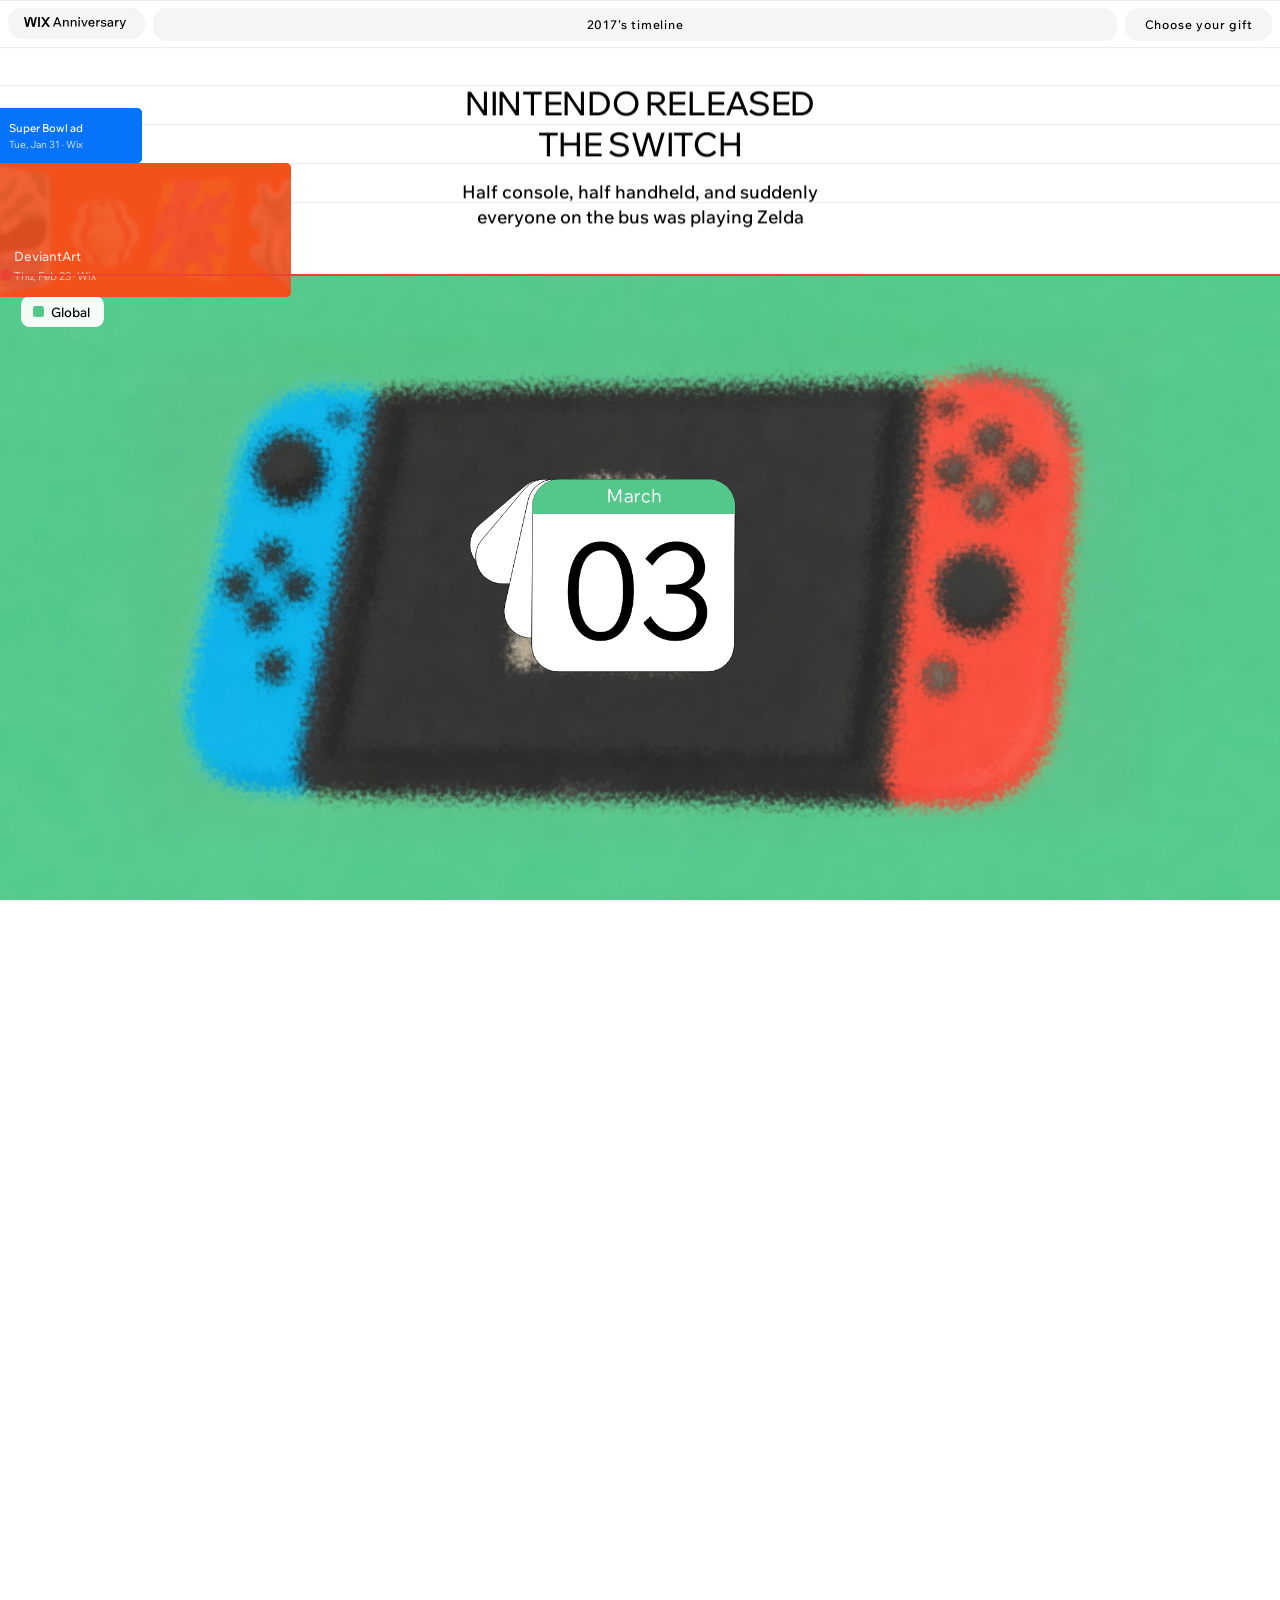
==== commit 2e06c451: "Tablets: the wide pictures, filling the panel On tablets every event shows its desktop picture whole" ====
--- a/index.html
+++ b/index.html
@@ -582,13 +582,14 @@
         top: var(--mdt, 153px); width: calc(100% - 32px); font-size: 15px; line-height: 19px; text-wrap: wrap;
       }
       body.stack .cal-desc br { display: inline; }
-      /* the panel shows its phone picture (390 × 608 from its top edge), whole, sitting on the screen's bottom edge,
-         over the panel's colour as set there */
+      /* the panel shows its phone picture (390 × 608 from its top edge), filling it edge to edge: on screens of
+         another shape (tablets, short phones) it is scaled up to cover and cropped, a little more off the bottom than
+         the top so what sits high in it stays (over the panel's colour as set there) */
       body.stack .cal-panel { background-color: var(--v2m, var(--v2, var(--bg))) !important; }
       body.stack .cal-panel img.cal-panel__v2 { display: none; }
       body.stack .cal-panel img.cal-panel__m {
         display: block; left: 0; top: 0; width: 100%; height: 100%; transform: none;
-        object-fit: contain; object-position: 50% 100%;
+        object-fit: cover; object-position: 50% 40%;
       }
       /* the chip, smaller (54 × 26, its square 9) */
       body.stack .cal-chip {
@@ -599,6 +600,24 @@
       body.panels.stack .calendar { left: 50%; top: calc(100% - var(--cal-cy, 112px)); }
     }
     .cal-panel__m { display: none; }
+    /* tablets: every event shows the wide screen's picture instead of the phone's (cropped to a wider panel, the
+       phone pictures lose too much), whole across the width, over the colour round its edges: a little above the
+       middle, or on the bottom edge for the ones whose subject runs off the picture's bottom (--v2wy, from JS) */
+    @media (min-width: 600px) and (max-width: 759px) {
+      body.stack .cal-panel--wide { background-color: var(--v2w) !important; }
+      body.stack .cal-panel--wide img.cal-panel__m { display: none; }
+      body.stack .cal-panel--wide img.cal-panel__v2 {
+        display: block; left: 0; top: 0; width: 100%; height: 100%; transform: none;
+        object-fit: contain; object-position: 50% var(--v2wy, 40%);
+      }
+      /* the textured ones: their tall version, its background over the whole panel, the picture in the same place */
+      body.stack .cal-panel--tall img.cal-panel__v2 { display: none; }
+      body.stack .cal-panel--tall img.cal-panel__t {
+        display: block; left: 0; top: 0; width: 100%; height: 100%; transform: none;
+        object-fit: cover; object-position: 50% var(--v2wy, 40%);
+      }
+    }
+    .cal-panel__t { display: none; }
   </style>
 </head>
 <body data-version="new" data-hero="none">
@@ -731,17 +750,19 @@
     // phones (Figma 5303-235, 390 × 844 frames): each event's title and paragraph as set there, and its panel picture
     // made there (390 × 608 from the panel's top edge, with the panel's own colour round it; assets/panel-m)
     const V2_PHONE = [
-      { bg: "#0575fb", title: "We shared our Super\nBowl ad with Gal\nGadot & Jason Statham", body: "Gal Gadot & Jason Statham destroyed an\nentire restaurant in one of the\nbiggest ads we've ever made" },
-      { bg: "#fa4d04", title: "We acquired\nDeviantArt", body: "The world's largest online art community\njoined us with their 40 million members" },
-      { bg: "#54c88b", title: "Nintendo released\nthe Switch", body: "Half console, half handheld, and suddenly\neveryone on the bus was playing Zelda" },
-      { bg: "#d6d0fd", title: "We launched\nSEO Wizard", body: "A step-by-step plan that helped\nour users get found on Google" },
-      { bg: "#fbcbfd", title: "Karlie Kloss built\na website with Wix", body: "The supermodel and entrepreneur made\nher own site and shot a commercial" },
-      { bg: "#77574a", title: "Usain Bolt ran\nhis last race", body: "The fastest man in the world pulled up injured\nin the relay final in London –\nnot the ending anyone wanted" },
-      { bg: "#58dce8", title: "Harry & Meghan\nannounced their\nengagement", body: "The whole world immediately started\nplanning the wedding", line: 26 },
-      { bg: "#fece11", title: "We introduced\nWix Code", body: "It let anyone add custom code, databases\nand dynamic pages to a Wix site,\nopening the platform to developers" },
+      { bg: "#0575fb", wide: "#0d7ffb", wideAt: "100%", title: "We shared our Super\nBowl ad with Gal\nGadot & Jason Statham", body: "Gal Gadot & Jason Statham destroyed an\nentire restaurant in one of the\nbiggest ads we've ever made" },
+      { bg: "#fa4d04", wide: "#fa4d02", title: "We acquired\nDeviantArt", body: "The world's largest online art community\njoined us with their 40 million members" },
+      { bg: "#54c88b", wide: "#54ca8e", title: "Nintendo released\nthe Switch", body: "Half console, half handheld, and suddenly\neveryone on the bus was playing Zelda" },
+      { bg: "#d6d0fd", wide: "#d7d1fd", title: "We launched\nSEO Wizard", body: "A step-by-step plan that helped\nour users get found on Google" },
+      { bg: "#fbcbfd", wide: "#fbcbfd", wideAt: "100%", title: "Karlie Kloss built\na website with Wix", body: "The supermodel and entrepreneur made\nher own site and shot a commercial" },
+      { bg: "#77574a", wide: "#77574a", title: "Usain Bolt ran\nhis last race", body: "The fastest man in the world pulled up injured\nin the relay final in London –\nnot the ending anyone wanted" },
+      { bg: "#58dce8", wide: "#56dce8", wideAt: "100%", title: "Harry & Meghan\nannounced their\nengagement", body: "The whole world immediately started\nplanning the wedding", line: 26 },
+      { bg: "#fece11", wide: "#ffd10c", title: "We introduced\nWix Code", body: "It let anyone add custom code, databases\nand dynamic pages to a Wix site,\nopening the platform to developers" },
     ];
     V2.forEach((v, i) => { v.phone = { ...V2_PHONE[i], img: v.img.replace("panel-v2/", "panel-m/") }; });
     const isPhone = () => innerWidth < 760;
+    // the wide pictures whose background has a grain (or Aug's lanes), which tablets show on a tall version of it
+    const TALL_PICS = ["jan-31", "jun-22", "aug-12", "nov-27"].map(n => `assets/panel-v2/${n}.jpg`);
     // the date card on phones: its front page's width, and its middle's height above the screen's bottom edge
     const PHONE_CARD = { w: 142, cy: 112 };
     let wasNarrow = null;
@@ -1175,6 +1196,23 @@
         mpic.src = page.v2.phone.img;
         node.style.setProperty("--v2m", page.v2.phone.bg);
         node.appendChild(mpic);
+        // (these show the wide screen's picture on tablets instead, whole, on the colour round its edges)
+        if (page.v2.phone.wide) {
+          node.classList.add("cal-panel--wide");
+          node.style.setProperty("--v2w", page.v2.phone.wide);
+          if (page.v2.phone.wideAt) node.style.setProperty("--v2wy", page.v2.phone.wideAt);
+        }
+        // the ones with a textured background have a tall version of it, the background carried on over the whole panel
+        // (assets/panel-t: 1440 × 2304, the picture where --v2wy puts it)
+        if (TALL_PICS.includes(page.v2.img)) {
+          const tpic = document.createElement("img");
+          tpic.className = "cal-panel__t";
+          tpic.alt = "";
+          tpic.loading = innerWidth >= 600 && innerWidth < 760 ? "eager" : "lazy";
+          tpic.src = page.v2.img.replace("panel-v2/", "panel-t/");
+          node.classList.add("cal-panel--tall");
+          node.appendChild(tpic);
+        }
       }
       // version 2: the event chip on the panel
       const chip = document.createElement("span");
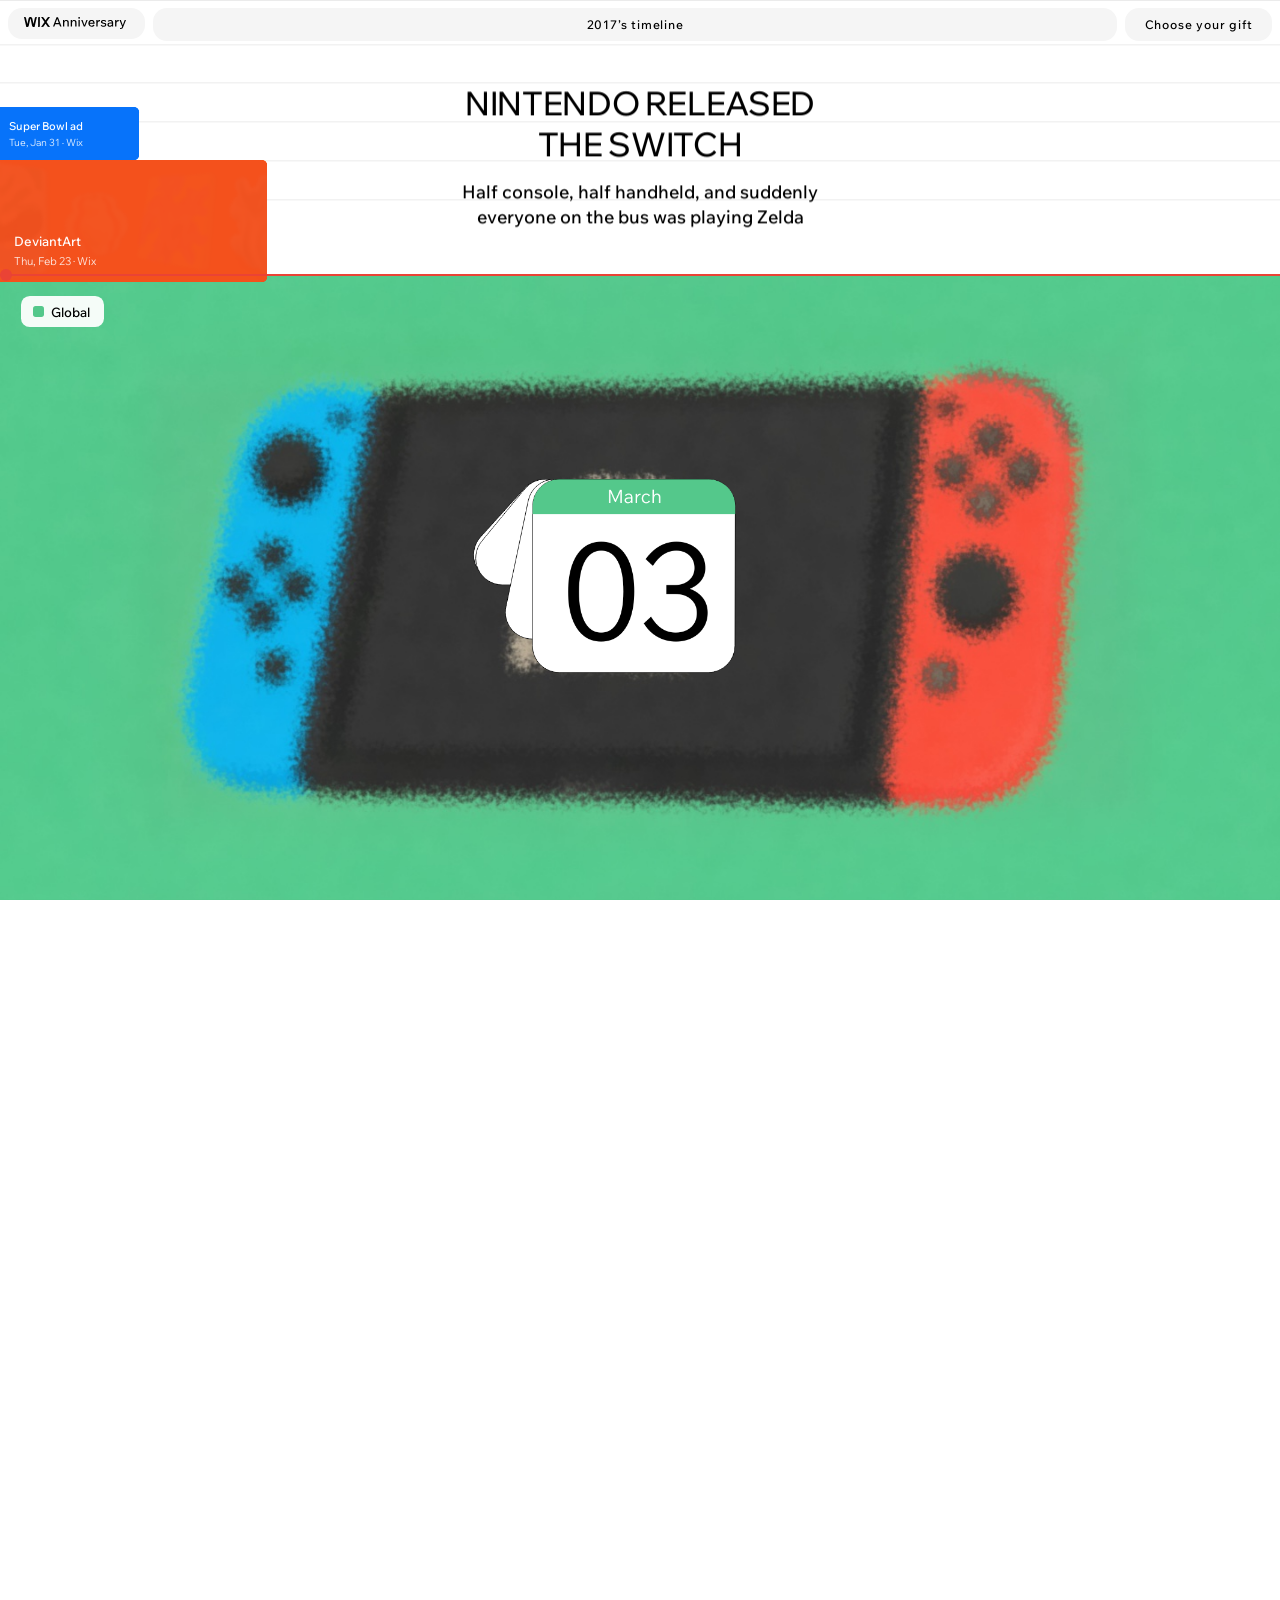
==== commit 3925d36d: "Ending: four gifts to choose from; the chosen one centres with a tick Co-Authored-By: Claude Opus 5." ====
--- a/index.html
+++ b/index.html
@@ -393,27 +393,62 @@
     .thanks__ring { z-index: 19; }
     .thanks__invite p { margin: 0; }
     .invite__title {
-      position: absolute; left: 50%; top: calc(373.45px * var(--ts)); width: calc(584.76px * var(--ts)); transform: translateX(-50%);
+      position: absolute; left: 50%; top: calc(299.44px * var(--ts)); width: calc(584.76px * var(--ts)); transform: translateX(-50%);
       font-family: "Wix Madefor Display", "Wix Madefor Text", system-ui, sans-serif; font-weight: 500;
       font-size: calc(34px * var(--ts)); line-height: normal; letter-spacing: -0.01em; text-transform: uppercase; text-align: center;
     }
     .invite__line {
-      position: absolute; left: 50%; top: calc(469.42px * var(--ts)); transform: translateX(-50%);
+      position: absolute; left: 50%; top: calc(395.41px * var(--ts)); transform: translateX(-50%);
       font-weight: 500; font-size: calc(21px * var(--ts)); line-height: calc(24px * var(--ts)); white-space: pre;
     }
-    .invite__rsvp {
-      position: absolute; left: calc(50% - 143px * var(--ts)); top: calc(532.37px * var(--ts));
-      width: calc(286px * var(--ts)); height: calc(48px * var(--ts)); pointer-events: auto;
-    }
-    .invite__btn {
-      position: absolute; top: 0; appearance: none; border: 0; cursor: pointer; text-decoration: none;
+    /* the gifts (Figma 5324-1251): four of them under the line, each its title, its description and a button; --u is
+       the frame's scale (--ts here, --m on phones). Choosing one: it goes to the middle (its middle at the frame's
+       x 720, y 599), its button turns grey ("Gift chosen") and a green tick comes up at its top right corner, while
+       the other three fade away */
+    .thanks__invite { --u: var(--ts); }
+    .invite__gifts { position: absolute; inset: 0; }
+    .gift {
+      position: absolute; left: calc(var(--gx) * 1px * var(--u)); top: calc(var(--gy) * 1px * var(--u));
+      width: calc(var(--gw) * 1px * var(--u)); display: flex; flex-direction: column; align-items: center; text-align: center;
+      transition: transform 0.8s cubic-bezier(0.65, 0, 0.35, 1), opacity 0.45s ease;
+    }
+    .thanks__invite .gift__title { font-weight: 500; font-size: calc(21px * var(--u)); line-height: calc(24px * var(--u)); white-space: nowrap; }
+    .thanks__invite .gift__body {
+      flex: none; width: calc(var(--bw) * 1px * var(--u)); margin-top: calc(10px * var(--u));
+      font-weight: 500; font-size: calc(14px * var(--u)); line-height: calc(18px * var(--u));
+    }
+    .gift__btn {
+      appearance: none; border: 0; cursor: pointer; pointer-events: auto; flex: none;
       display: inline-flex; align-items: center; justify-content: center; box-sizing: border-box;
-      height: calc(48px * var(--ts)); padding: 0 calc(22px * var(--ts)); border-radius: calc(10px * var(--ts));
-      background: var(--chip); color: var(--ink); font: 500 calc(16px * var(--ts)) "Wix Madefor Text", system-ui, sans-serif; white-space: nowrap;
-    }
-    /* as in Figma 5240-10084: the yes button in the title's blue, the maybe one a shade darker grey than the header's chips */
-    .invite__btn--yes { left: calc(-0.25px * var(--ts)); background: #0773fa; color: #fff; }
-    .invite__btn:not(.invite__btn--yes) { left: calc(152.25px * var(--ts)); min-width: calc(134px * var(--ts)); background: #ebebeb; }
+      margin-top: calc(32px * var(--u)); height: calc(38px * var(--u)); padding: 0 calc(22px * var(--u)); border-radius: calc(10px * var(--u));
+      background: #d6d0fd; color: var(--ink); font: 500 calc(14px * var(--u)) "Wix Madefor Text", system-ui, sans-serif; white-space: nowrap;
+      transition: background-color 0.3s ease;
+    }
+    .gift__btn:hover { background: #cac2fc; }
+    .gift.is-chosen .gift__btn { background: #ebebeb; cursor: default; }
+    /* the tick: 31 round in light green with a 2px grey ring, its left at the gift's right edge, 28.3 above its top */
+    .gift__check {
+      position: absolute; left: 100%; top: calc(-28.29px * var(--u)); width: calc(31.02px * var(--u)); height: calc(31.02px * var(--u));
+      display: grid; place-items: center; border-radius: 50%; background: #b2ebcd; box-shadow: 0 0 0 calc(2px * var(--u)) #ebebeb;
+      opacity: 0; transform: scale(0.4); pointer-events: none;
+      transition: opacity 0.25s ease, transform 0.25s ease;
+    }
+    .gift__check svg { display: block; width: calc(19px * var(--u)); height: calc(14px * var(--u)); }
+    .gift.is-chosen .gift__check {
+      opacity: 1; transform: none;
+      transition: opacity 0.3s ease 0.55s, transform 0.5s cubic-bezier(0.34, 1.56, 0.64, 1) 0.55s;
+    }
+    .gift.is-chosen {
+      transform: translate(calc((720 - var(--gw) / 2 - var(--gx)) * 1px * var(--u)), calc((599 - var(--gh) / 2 - var(--gy)) * 1px * var(--u)));
+    }
+    .invite__gifts.has-choice .gift:not(.is-chosen) { opacity: 0; transform: translateY(calc(12px * var(--u))) scale(0.96); }
+    .invite__gifts.has-choice .gift:not(.is-chosen) .gift__btn { pointer-events: none; }
+    /* the closing line is gone in this version (the gifts are where it was) */
+    body.stack .thanks__footer { display: none !important; }
+    /* on phones, as the choice shortens the page, the whole ending moves with the scroll's catch-up */
+    .thanks.is-choosing .thanks__invite, .thanks.is-choosing .thanks__ring, .thanks.is-choosing .thanks__stripe {
+      transition: transform 0.8s cubic-bezier(0.65, 0, 0.35, 1);
+    }
     /* the squares: 20 × 20, rounded 5, each placed and turned by JS as it comes round the ellipse */
     .ring__sq {
       position: absolute; left: 0; top: 0; width: calc(20px * var(--ts)); height: calc(20px * var(--ts));
@@ -448,10 +483,15 @@
         font-weight: 600; font-size: calc(24px * var(--m)); line-height: calc(26px * var(--m));
       }
       .invite__line { top: calc(50% - 33.6px * var(--m)); font-size: calc(18px * var(--m)); line-height: calc(24px * var(--m)); }
-      .invite__rsvp { left: calc(50% - 125.2px * var(--m)); top: calc(50% + 23.7px * var(--m)); width: calc(250.4px * var(--m)); height: calc(42px * var(--m)); }
-      .invite__btn { height: calc(40.7px * var(--m)); padding: 0 calc(19.23px * var(--m)); border-radius: calc(8.74px * var(--m)); font-size: calc(14px * var(--m)); }
-      .invite__btn--yes { left: 0; }
-      .invite__btn:not(.invite__btn--yes) { left: calc(133.3px * var(--m)); min-width: calc(117.1px * var(--m)); height: calc(42px * var(--m)); }
+      /* the gifts one under another, 199 wide with their middle at the frame's x 193.24, the first's top at y 520
+         (98 below the frame's middle) and the rest at --my below it (Figma 5324-1043); choosing one brings it up
+         to the first's place, with the tick 39 above its top and 5 in from its right edge */
+      .thanks__invite { --u: var(--m); }
+      .gift {
+        left: calc(50% - 101.26px * var(--m)); top: calc(50% + (98 + var(--my)) * 1px * var(--m)); width: calc(199px * var(--m));
+      }
+      .gift.is-chosen { transform: translateY(calc(var(--my) * -1px * var(--m))); }
+      .gift__check { left: calc(100% - 4.95px * var(--m)); top: calc(-39px * var(--m)); }
       .ring__sq { width: calc(12px * var(--m)); height: calc(12px * var(--m)); margin: calc(-6px * var(--m)) 0 0 calc(-6px * var(--m)); border-radius: calc(3px * var(--m)); }
       body.stack .thanks__footer-text {
         left: 0; width: calc(256px * var(--m)); margin: 0 auto; padding: 0;
@@ -481,6 +521,8 @@
     body.framed.has-bg.on-thanks .header__brand, body.framed.has-bg.on-thanks .header__link { background: var(--chip); }
     .header__seg { transition: transform 0.55s cubic-bezier(0.65, 0, 0.35, 1); transition-delay: calc(var(--i) * 45ms); }
     body.on-thanks .header__seg { transform: translateY(-34px); }
+    /* phones: once the ending scrolls on to its gifts they go under the header, so it gets its white band back */
+    body.on-thanks.thanks-past .header, body.panels.has-bg.on-thanks.thanks-past .header { background: var(--bg); }
     @media (prefers-reduced-motion: reduce) { .header__seg { transition: none; } }
     .thanks__stripe { position: absolute; left: 0; right: 0; top: 0; will-change: transform; }
     /* version 2: the stripes are the year's events as all-day bars in a calendar, top to bottom in date order —
@@ -647,9 +689,33 @@
           <div class="thanks__invite" id="thanksInvite">
             <p class="invite__title">It’s amazing to<br class="m-br" /> see how far we’ve<br class="m-br" /> come in 10 years!</p>
             <p class="invite__line">we couldn’t have done it without you</p>
-            <div class="invite__rsvp">
-              <a class="invite__btn invite__btn--yes" href="#gift">choose a gift</a>
-              <button class="invite__btn" type="button" id="inviteMaybe">Maybe later</button>
+            <!-- the four gifts (Figma 5324-1251): --gx/--gy/--gw/--gh their box in the 1440 × 1022 frame, --bw the
+                 description's width, --my their top in the phone column (from the first's) -->
+            <div class="invite__gifts" id="gifts">
+              <div class="gift" style="--gx:228.63; --gy:465; --gw:199; --gh:176; --bw:220.1; --my:0">
+                <p class="gift__title">Wellness treatment</p>
+                <p class="gift__body">Even with our comfy chairs, 10 years of sitting takes its toll. Enjoy a treatment at the Wix Wellness Center.</p>
+                <button class="gift__btn" type="button">choose a gift</button>
+                <span class="gift__check" aria-hidden="true"><svg viewBox="0 0 19 14"><path fill="#25A55A" fill-rule="evenodd" d="M16.4405 0.43906C17.0261 -0.146353 17.9754 -0.146353 18.5609 0.43906C19.1464 1.02447 19.1464 1.97362 18.5609 2.55903L7.55711 13.5609C6.9716 14.1464 6.0223 14.1464 5.43679 13.5609L0.439134 8.56413C-0.146378 7.97871 -0.146378 7.02957 0.439134 6.44416C1.02464 5.85874 1.97395 5.85874 2.55946 6.44416L6.49695 10.381L16.4405 0.43906Z"/></svg></span>
+              </div>
+              <div class="gift" style="--gx:474; --gy:576.4; --gw:193; --gh:164; --bw:193; --my:246">
+                <p class="gift__title">A bottle of<br />aged whiskey</p>
+                <p class="gift__body">Just like you, it only gets<br />better with time.</p>
+                <button class="gift__btn" type="button">choose a gift</button>
+                <span class="gift__check" aria-hidden="true"><svg viewBox="0 0 19 14"><path fill="#25A55A" fill-rule="evenodd" d="M16.4405 0.43906C17.0261 -0.146353 17.9754 -0.146353 18.5609 0.43906C19.1464 1.02447 19.1464 1.97362 18.5609 2.55903L7.55711 13.5609C6.9716 14.1464 6.0223 14.1464 5.43679 13.5609L0.439134 8.56413C-0.146378 7.97871 -0.146378 7.02957 0.439134 6.44416C1.02464 5.85874 1.97395 5.85874 2.55946 6.44416L6.49695 10.381L16.4405 0.43906Z"/></svg></span>
+              </div>
+              <div class="gift" style="--gx:739.56; --gy:576.4; --gw:193; --gh:176; --bw:193; --my:480">
+                <p class="gift__title">Wix swag</p>
+                <p class="gift__body">You can never have too much swag – that’s just a fact. Get a voucher for all things Wix at Wix Whaaat.</p>
+                <button class="gift__btn" type="button">choose a gift</button>
+                <span class="gift__check" aria-hidden="true"><svg viewBox="0 0 19 14"><path fill="#25A55A" fill-rule="evenodd" d="M16.4405 0.43906C17.0261 -0.146353 17.9754 -0.146353 18.5609 0.43906C19.1464 1.02447 19.1464 1.97362 18.5609 2.55903L7.55711 13.5609C6.9716 14.1464 6.0223 14.1464 5.43679 13.5609L0.439134 8.56413C-0.146378 7.97871 -0.146378 7.02957 0.439134 6.44416C1.02464 5.85874 1.97395 5.85874 2.55946 6.44416L6.49695 10.381L16.4405 0.43906Z"/></svg></span>
+              </div>
+              <div class="gift" style="--gx:1001; --gy:493.77; --gw:193; --gh:140; --bw:163; --my:726">
+                <p class="gift__title">A delicious meal</p>
+                <p class="gift__body">Just like you, it only gets<br />better with time.</p>
+                <button class="gift__btn" type="button">choose a gift</button>
+                <span class="gift__check" aria-hidden="true"><svg viewBox="0 0 19 14"><path fill="#25A55A" fill-rule="evenodd" d="M16.4405 0.43906C17.0261 -0.146353 17.9754 -0.146353 18.5609 0.43906C19.1464 1.02447 19.1464 1.97362 18.5609 2.55903L7.55711 13.5609C6.9716 14.1464 6.0223 14.1464 5.43679 13.5609L0.439134 8.56413C-0.146378 7.97871 -0.146378 7.02957 0.439134 6.44416C1.02464 5.85874 1.97395 5.85874 2.55946 6.44416L6.49695 10.381L16.4405 0.43906Z"/></svg></span>
+              </div>
             </div>
           </div>
           <footer class="thanks__footer" id="thanksFooter" hidden>
@@ -789,6 +855,8 @@
     // the header's "2017's timeline" goes to the first event (Jan 31), just in place over the opening
     // (a pixel on, so it lands fully in place whatever the rounding)
     Site.timelineTarget = () => Math.ceil(intro.offsetTop + OPEN * innerHeight) + 1;
+    // "Choose your gift" goes to where the ending is in place (on phones the gifts go on below it)
+    Site.giftTarget = () => document.documentElement.scrollHeight - innerHeight - thanksExtra;
     // After the last event: OUTRO viewports in which the pad scrolls away and the texts roll out.
     const OUTRO = 1;
     // Then THANKS viewports for the thank-you, held in place (its stripes unfold on their own once it shows);
@@ -949,9 +1017,17 @@
 
     const turns = PAGES.length - 1; // the last page stays
 
+    // phones (Figma 5324-1043): the ending is a 1702-high frame (962 once a gift is chosen) — its gifts run on below the
+    // screen — so the page goes on by what of it is below the screen (its top half a screen above the middle), and
+    // the ending scrolls up by that at the end of the page
+    let thanksExtra = 0;
+    function sizeIntro() {
+      const m = heroPhoneScale(), fh = document.getElementById("gifts").classList.contains("has-choice") ? 962 : 1702;
+      thanksExtra = stacked && isPhone() ? Math.max(0, Math.round((fh - 422) * m - innerHeight / 2)) : 0;
+      intro.style.height = `${innerHeight * (1 + OPEN + OUTRO + THANKS - THANKS_LEAD) + turns * innerHeight + thanksExtra}px`;
+    }
     function layout() {
-      const flip = innerHeight; // scroll distance per page turn
-      intro.style.height = `${innerHeight * (1 + OPEN + OUTRO + THANKS - THANKS_LEAD) + turns * flip}px`;
+      sizeIntro();
       const narrow = innerWidth < 760;
       // the opening's 2017 spans the frame; on phones it fills the width instead
       const o = narrow ? (innerWidth - 16) / 1335 : Math.min(1, innerWidth / 1440, innerHeight / 1022);
@@ -992,7 +1068,7 @@
     // progress in "pages turned": 0 … turns, for a (smoothed) scroll position y
     function calendarProgress(y) {
       const start = intro.offsetTop + OPEN * innerHeight;
-      const range = intro.offsetHeight - innerHeight * (1 + OPEN + OUTRO + THANKS - THANKS_LEAD);
+      const range = intro.offsetHeight - thanksExtra - innerHeight * (1 + OPEN + OUTRO + THANKS - THANKS_LEAD);
       if (range <= 0) return 0;
       return clamp((y - start) / range, 0, 1) * turns;
     }
@@ -1590,14 +1666,15 @@
     // follow from it, so each lands exactly where the design has it). Each comes round the ellipse into
     // its place from further down its own side (the right ones up the right, the left ones up the left), turning
     // as it goes, from the middle one out.
-    const RING = { cx: 714.23, cy: 389.5, a: 413.88, b: 190.5, travel: 125, step: 0.11, each: 0.67 };
+    // (Figma 5324-1251: the title, and so the ellipse and its squares, 74 higher in the frame, to make room for the gifts)
+    const RING = { cx: 714.23, cy: 315.5, a: 413.88, b: 190.5, travel: 125, step: 0.11, each: 0.67 };
     // m: the square's centre in the phone frame (Figma 5280-518, 390 × 844), on its own ellipse (RING_M); mc: its colour
     // there when it differs
     const RING_SQ = [
-      { c: "#f2f6fc", x: 714.23, y: 199, k: 0, side: 1, m: [199.2, 216], mc: "#d6d0fd" },
-      { c: "#0773fa", x: 889.5, y: 213, k: 1, m: [272.2, 225] }, { c: "#fecd53", x: 538.97, y: 213, k: 1, m: [115.2, 225] },
-      { c: "#54c88d", x: 1047, y: 277.88, k: 2, m: [337.2, 268] }, { c: "#58dbe6", x: 381.47, y: 277.88, k: 2, m: [50.2, 268] },
-      { c: "#fbcbfd", x: 1128, y: 393, k: 3, m: [357.5, 344] }, { c: "#76574a", x: 300.47, y: 393, k: 3, m: [25, 344] },
+      { c: "#d6d0fd", x: 714.23, y: 125, k: 0, side: 1, m: [199.24, 216] },
+      { c: "#0773fa", x: 889.5, y: 139, k: 1, m: [272.24, 225] }, { c: "#fecd53", x: 538.97, y: 139, k: 1, m: [127.24, 225] },
+      { c: "#54c88d", x: 1047, y: 203.88, k: 2, m: [337.24, 268] }, { c: "#58dbe6", x: 381.47, y: 203.88, k: 2, m: [62.24, 268] },
+      { c: "#fbcbfd", x: 1128, y: 319, k: 3, m: [357.52, 344] }, { c: "#f4511e", x: 300.47, y: 319, k: 3, m: [37, 344], mc: "#76574a" },
     ];
     const RING_M = { cx: 193.7, cy: 344, a: 166, b: 128 };
     const thanksRing = document.getElementById("thanksRing");
@@ -1662,7 +1739,7 @@
     // a glide from here to the end that starts at speed v (px/ms) and comes to rest there: a cubic curve whose
     // starting slope matches v, over a time chosen so it starts `ease` times faster than it goes on average
     function planGlide(v) {
-      const from = scrollY, to = document.documentElement.scrollHeight - innerHeight, d = to - from;
+      const from = scrollY, to = Site.giftTarget(), d = to - from;
       if (d < 2) return null;
       const speed = Math.max(v, 1e-3);
       const ms = clamp(AUTO_END.ease * d / speed, AUTO_END.min, AUTO_END.max);
@@ -1681,7 +1758,7 @@
       if (Site.gliding) { autoArmed = false; return; }
       if (!autoArmed || !down || autoRun) return;
       autoArmed = false;
-      if (reduceMotion) { scrollTo(0, document.documentElement.scrollHeight - innerHeight); return; }
+      if (reduceMotion) { scrollTo(0, Site.giftTarget()); return; }
       autoPlan = planGlide(Math.max(scrollSpeed(), autoSeen));
       if (!autoPlan) return;
       let last = scrollY;
@@ -1710,12 +1787,17 @@
       thanksEl.classList.remove("is-folding");
       document.body.classList.toggle("on-thanks", on);
       thanksT = 0; thanksAt = null; thanksSince = null;
-      if (!on) { footerU = 0; renderFooter(); return; }
+      if (!on) { document.body.classList.remove("thanks-past"); footerU = 0; renderFooter(); return; }
       const p = clamp((y - start) / (THANKS * innerHeight), 0, 1);
       const part = ([a, b]) => { const v = clamp((p - a) / (b - a), 0, 1); return reduceMotion ? v : easeInOut(v); };
       const H = stage.clientHeight, ts = thanksScale;
       const card = part(THANKS_V2.card), cardTop = thanksInvite.offsetTop + inviteTitle.offsetTop; // (the title comes up from the bottom edge)
-      thanksInvite.style.transform = card < 1 ? `translateY(${((1 - card) * (H - cardTop)).toFixed(1)}px)` : "";
+      // (phones: past the end of the ending's own scroll the page goes on, and the ending with it)
+      const past = thanksExtra ? clamp(y - (start + THANKS * innerHeight), 0, thanksExtra) : 0;
+      const up = (1 - card) * (H - cardTop) - past;
+      thanksInvite.style.transform = up ? `translateY(${up.toFixed(1)}px)` : "";
+      thanksRing.style.transform = past ? `translateY(${(-past).toFixed(1)}px)` : "";
+      document.body.classList.toggle("thanks-past", past > 0);
       thanksInvite.style.opacity = ""; thanksInvite.style.visibility = "";
       const ringKey = `${thanksRing.clientWidth}x${thanksRing.clientHeight}@${ts}`;
       if (ringW !== ringKey) { ringW = ringKey; RING_SQ.forEach(sq => { sq.last = null; }); }
@@ -1723,13 +1805,14 @@
       renderRing(ringT);
       // once the title has almost come up to its place, on the way down, the page glides on to the end
       autoEnd(card >= AUTO_END.at, y);
-      placeStripes(clamp((p - THANKS_V2.bars[0]) / (THANKS_V2.bars[1] - THANKS_V2.bars[0]), 0, 1), H, ts);
+      placeStripes(clamp((p - THANKS_V2.bars[0]) / (THANKS_V2.bars[1] - THANKS_V2.bars[0]), 0, 1), H, ts, thanksExtra - past);
       footerU = part(THANKS_V2.footer);
       renderFooter();
     }
     // the stripes (version 2: the bars) at unfold t: each one's bottom edge, from the bottom of the screen (or the
     // stripe below it) up to its place; the frame's bottom stays at the screen's
-    function placeStripes(t, H, ts) {
+    // (below: how far below the screen the frame's bottom still is — phones, on the way down to the gifts)
+    function placeStripes(t, H, ts, below = 0) {
       const unfold = i => reduceMotion ? (t > 0 ? 1 : 0) : easeInOut(clamp((t - i * UNFOLD.step) / UNFOLD.each, 0, 1));
       // phones (version 2, Figma 5280-518): the bars 17 high and 3 apart, the last one's bottom 8 above the frame's
       // bottom edge, each in a 20-high stripe
@@ -1737,7 +1820,7 @@
       // each in a 22-high stripe
       const phone = stacked && isPhone(), pm = heroPhoneScale();
       const box = (stripe, i) => phone ? [817.5 - 20 * i, , 20] : stacked ? [993 - 22 * i, , 22] : stripe;
-      const bottomOf = ([fy, , fh]) => phone ? H - (844 - (fy + fh)) * pm : H - (1022 - (fy + fh)) * ts;
+      const bottomOf = ([fy, , fh]) => phone ? H + below - (844 - (fy + fh)) * pm : H - (1022 - (fy + fh)) * ts;
       let prevBottom = 0;
       STRIPES.forEach((stripe, i) => {
         const e = unfold(i), to = bottomOf(box(stripe, i)), h = box(stripe, i)[2] * (phone ? pm : ts);
@@ -1992,9 +2075,23 @@
       calNow.style.transform = up ? `translateY(${(-up).toFixed(1)}px)` : "";
     }
 
-    // ---- concept D: "Maybe later" answers, so the invite feels like a real one ----
-    const inviteMaybe = document.getElementById("inviteMaybe");
-    inviteMaybe.addEventListener("click", () => { inviteMaybe.textContent = "We’ll remind you"; });
+    // ---- the gifts: choosing one keeps it (in the middle, ticked) and lets the rest go; on phones the page then
+    // gets shorter, and the ending glides with the scroll as it catches up ----
+    const giftsEl = document.getElementById("gifts");
+    let choosing = null;
+    giftsEl.addEventListener("click", e => {
+      const btn = e.target.closest(".gift__btn");
+      if (!btn || giftsEl.classList.contains("has-choice")) return;
+      btn.closest(".gift").classList.add("is-chosen");
+      giftsEl.classList.add("has-choice");
+      btn.textContent = "Gift chosen";
+      btn.setAttribute("aria-pressed", "true");
+      if (!thanksExtra) return;
+      thanksEl.classList.add("is-choosing");
+      clearTimeout(choosing);
+      choosing = setTimeout(() => thanksEl.classList.remove("is-choosing"), 900);
+      sizeIntro();
+    });
     const thanksInvite = document.getElementById("thanksInvite");
     const inviteTitle = thanksInvite.querySelector(".invite__title");
 
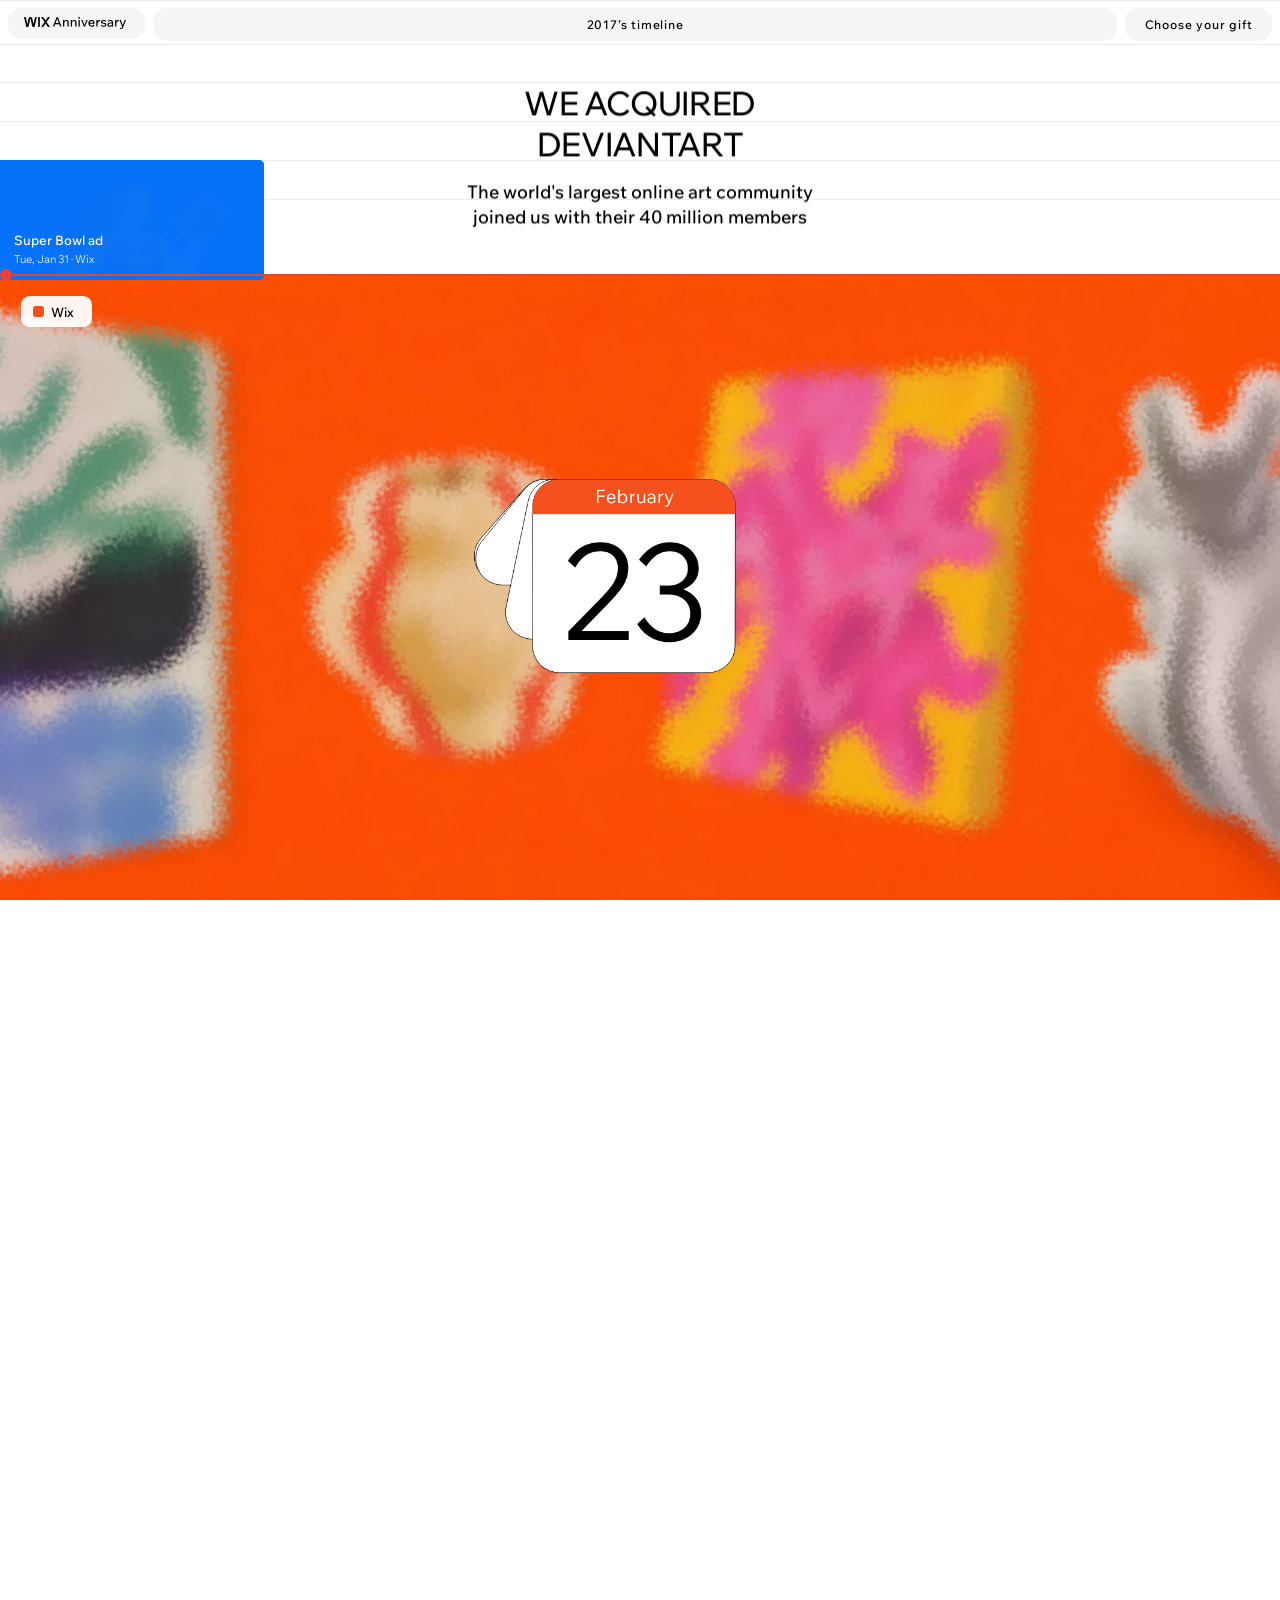
==== commit 0ddfd8d2: "Desktop: event pictures from the updated design, never cut on wide screens Co-Authored-By: Claude Op" ====
--- a/index.html
+++ b/index.html
@@ -315,6 +315,12 @@
     body.stack .cal-panel img.cal-panel__v2 { display: block; }
     .cal-panel__v2 { display: none; }
     @media (min-width: 760px) {
+      /* on screens wider than the frame the picture has to grow past the panel's height to fill its width: it keeps
+         its top at the panel's top edge (as in the frame) and gives up the extra at the bottom instead */
+      body.stack .cal-panel img.cal-panel__v2 { object-position: 50% 0; }
+      /* the pictures with room round them in the frame (inset in V2) are never scaled past the panel's height: on wider
+         screens the event's colour carries on either side (on taller ones above them, as they sit on its bottom edge) */
+      body.stack .cal-panel--inset img.cal-panel__v2 { object-fit: contain; object-position: 50% 100%; }
       body.stack .cal-title {
         top: calc(var(--tt, 100.35) * 1px * var(--s));
         font-size: calc(38px * var(--s)); line-height: calc(46px * var(--s)); letter-spacing: -0.01em;
@@ -796,12 +802,12 @@
     // at the top with the month in it (ink) and the day under it (top: the day's top on the page, track: its tracking);
     // title: where version 2 breaks the title differently
     const V2 = [
-      { color: "#0575fb", ink: "#ffffff", img: "assets/panel-v2/jan-31.jpg", track: -2, title: "We shared our Super Bowl ad\nwith Gal Gadot & Jason Statham" },
+      { color: "#0575fb", ink: "#ffffff", img: "assets/panel-v2/jan-31.jpg", inset: true, track: -2, title: "We shared our Super Bowl ad\nwith Gal Gadot & Jason Statham" },
       { color: "#f4511e", ink: "#ffffff", img: "assets/panel-v2/feb-23.jpg", track: -2 },
-      { color: "#54c88b", ink: "#ffffff", img: "assets/panel-v2/mar-03.jpg", track: -5 },
-      { color: "#d6d0fd", ink: "#000000", img: "assets/panel-v2/may-17.jpg", track: -5 }, // the purple of its picture (Figma 5240-9751), so black text
-      { color: "#fbcbfd", ink: "#000000", img: "assets/panel-v2/jun-22.jpg", track: -3 },
-      { color: "#77574a", ink: "#ffffff", img: "assets/panel-v2/aug-12.jpg", track: -5, title: "Usain Bolt ran his\nlast race",
+      { color: "#54c88b", ink: "#ffffff", img: "assets/panel-v2/mar-03.jpg", inset: true, track: -5 },
+      { color: "#d6d0fd", ink: "#000000", img: "assets/panel-v2/may-17.jpg", inset: true, track: -5 }, // the purple of its picture (Figma 5240-9751), so black text
+      { color: "#fbcbfd", ink: "#000000", img: "assets/panel-v2/jun-22.jpg", inset: true, track: -3 },
+      { color: "#77574a", ink: "#ffffff", img: "assets/panel-v2/aug-12.jpg", inset: true, track: -5, title: "Usain Bolt ran his\nlast race",
         body: "The fastest man in the world pulled up injured in the relay\nfinal in London – not the ending anyone wanted" },
       { color: "#58dce8", ink: "#000000", img: "assets/panel-v2/nov-27.jpg", track: -3 },
       { color: "#ffca4e", ink: "#000000", img: "assets/panel-v2/dec-05.jpg", track: -3,
@@ -1264,6 +1270,7 @@
         node.appendChild(pic);
         // decoded up front, so it's there the moment its panel comes up (not a beat after)
         pic.decode().catch(() => {});
+        if (page.v2.inset) node.classList.add("cal-panel--inset");
         // and the phone's own picture (shown instead on phones; loaded lazily on wide screens)
         const mpic = document.createElement("img");
         mpic.className = "cal-panel__m";
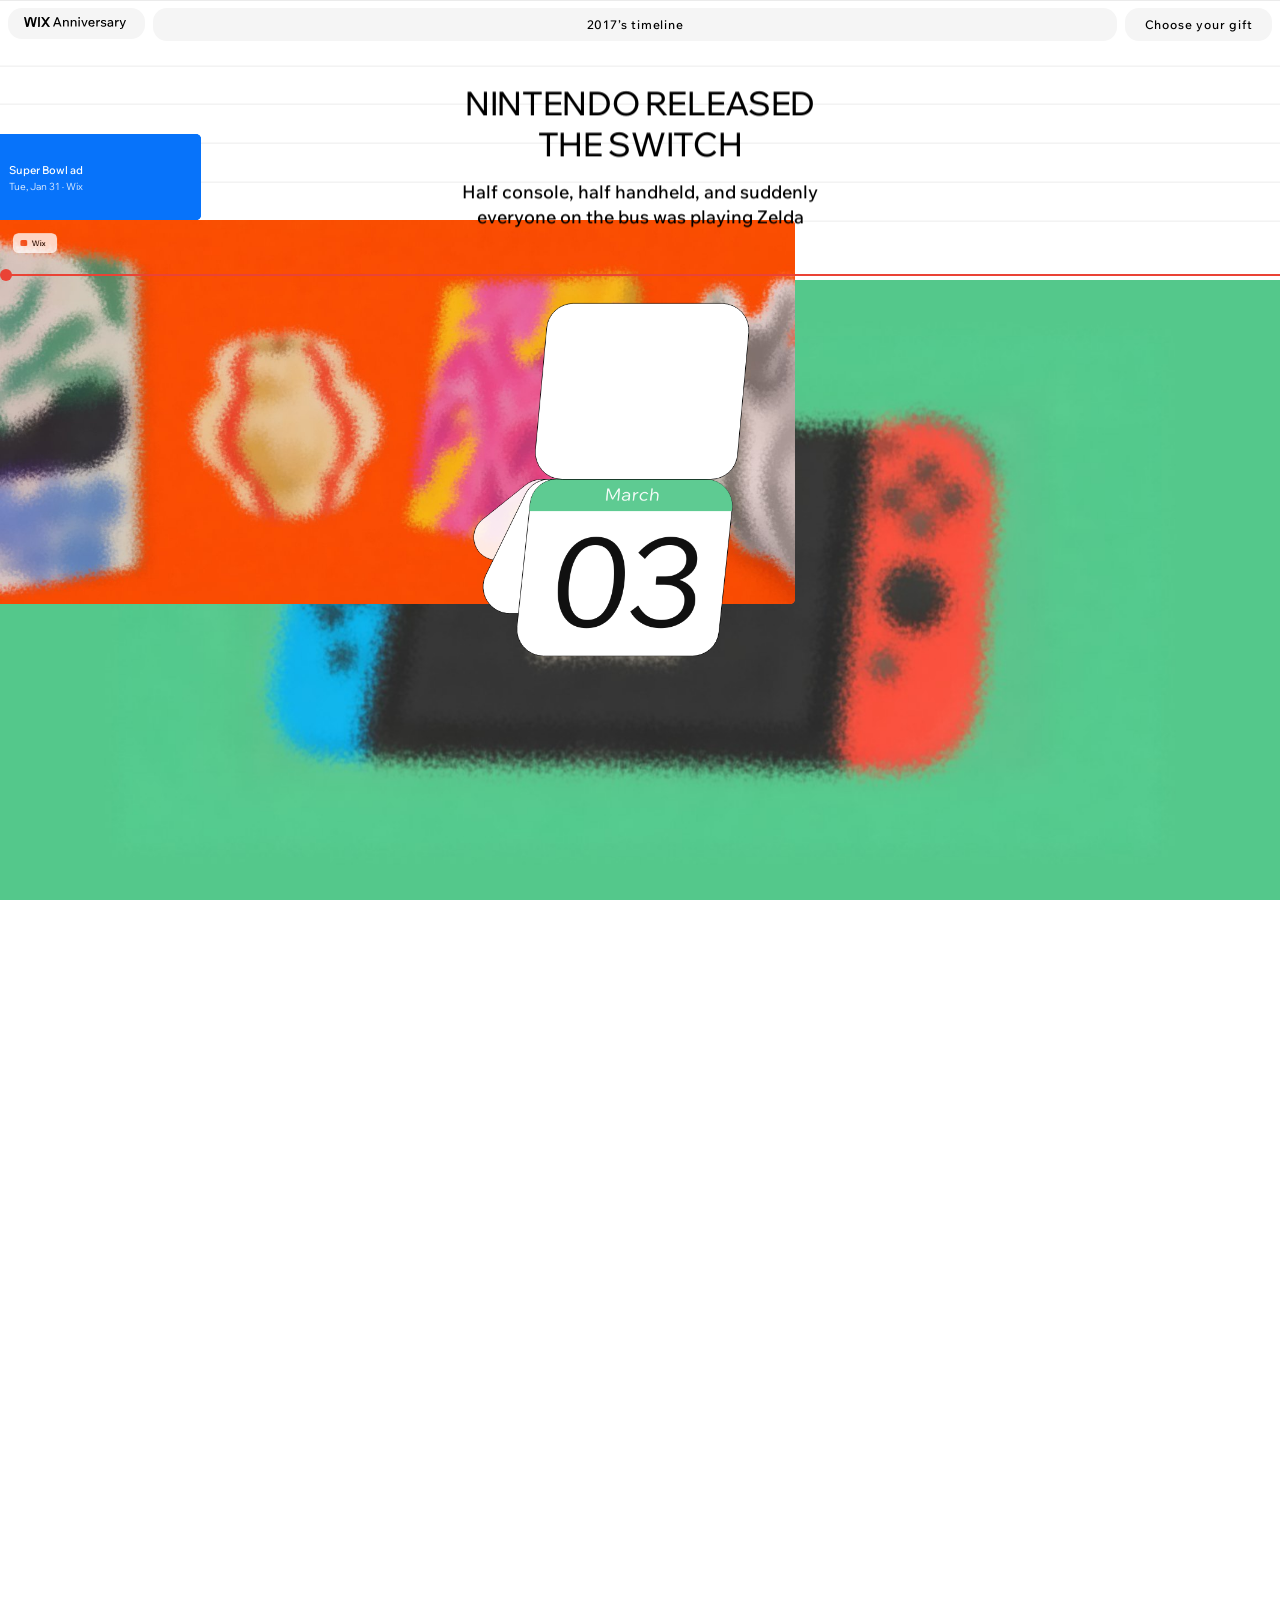
==== commit 58691606: "Desktop: no jump as an event's picture starts into the pile Co-Authored-By: Claude Opus 5.5 <noreply" ====
--- a/index.html
+++ b/index.html
@@ -321,6 +321,10 @@
       /* the pictures with room round them in the frame (inset in V2) are never scaled past the panel's height: on wider
          screens the event's colour carries on either side (on taller ones above them, as they sit on its bottom edge) */
       body.stack .cal-panel--inset img.cal-panel__v2 { object-fit: contain; object-position: 50% 100%; }
+      /* its block in the pile takes over from the panel with the picture just as it was (the same fit, on the panel's
+         own colour), so nothing moves as the one gives way to the other */
+      body.stack .cal-stack__item img.cal-stack__pic { object-position: 50% 0; background: var(--pc, transparent); }
+      body.stack .cal-stack__item.is-inset img.cal-stack__pic { object-fit: contain; object-position: 50% 100%; }
       body.stack .cal-title {
         top: calc(var(--tt, 100.35) * 1px * var(--s));
         font-size: calc(38px * var(--s)); line-height: calc(46px * var(--s)); letter-spacing: -0.01em;
@@ -1384,6 +1388,8 @@
         pic.src = page.v2.img;
         pic.alt = "";
         node.appendChild(pic);
+        node.style.setProperty("--pc", page.v2.color);
+        if (page.v2.inset) node.classList.add("is-inset");
       }
       // version 2: its name and date, as on an event chip
       const label = document.createElement("span");
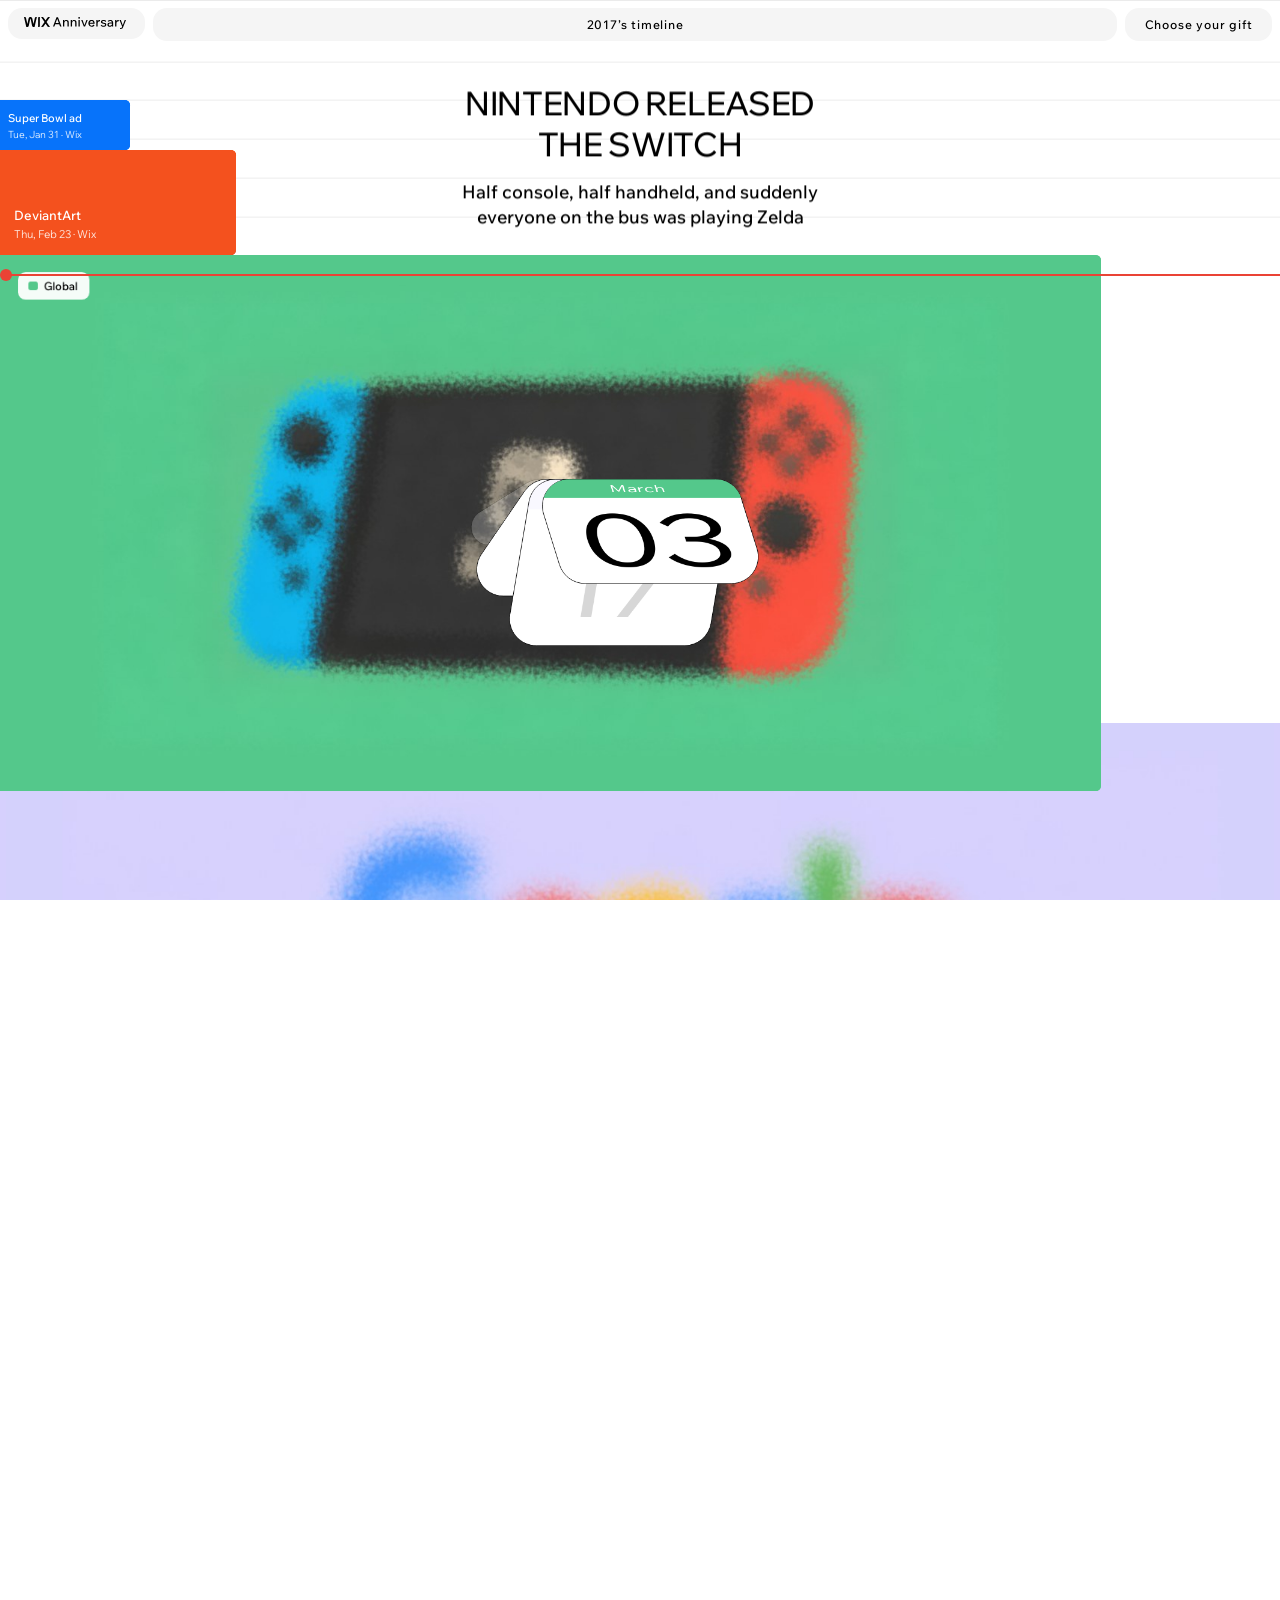
==== commit 9e395022: "Ending: the line under the title asks to choose a gift Co-Authored-By: Claude Opus 5.5 <noreply@anth" ====
--- a/index.html
+++ b/index.html
@@ -698,7 +698,7 @@
           <div class="thanks__ring" id="thanksRing" aria-hidden="true"></div>
           <div class="thanks__invite" id="thanksInvite">
             <p class="invite__title">It’s amazing to<br class="m-br" /> see how far we’ve<br class="m-br" /> come in 10 years!</p>
-            <p class="invite__line">we couldn’t have done it without you</p>
+            <p class="invite__line">please choose one of the gifts below:</p>
             <!-- the four gifts (Figma 5324-1251): --gx/--gy/--gw/--gh their box in the 1440 × 1022 frame, --bw the
                  description's width, --my their top in the phone column (from the first's) -->
             <div class="invite__gifts" id="gifts">
